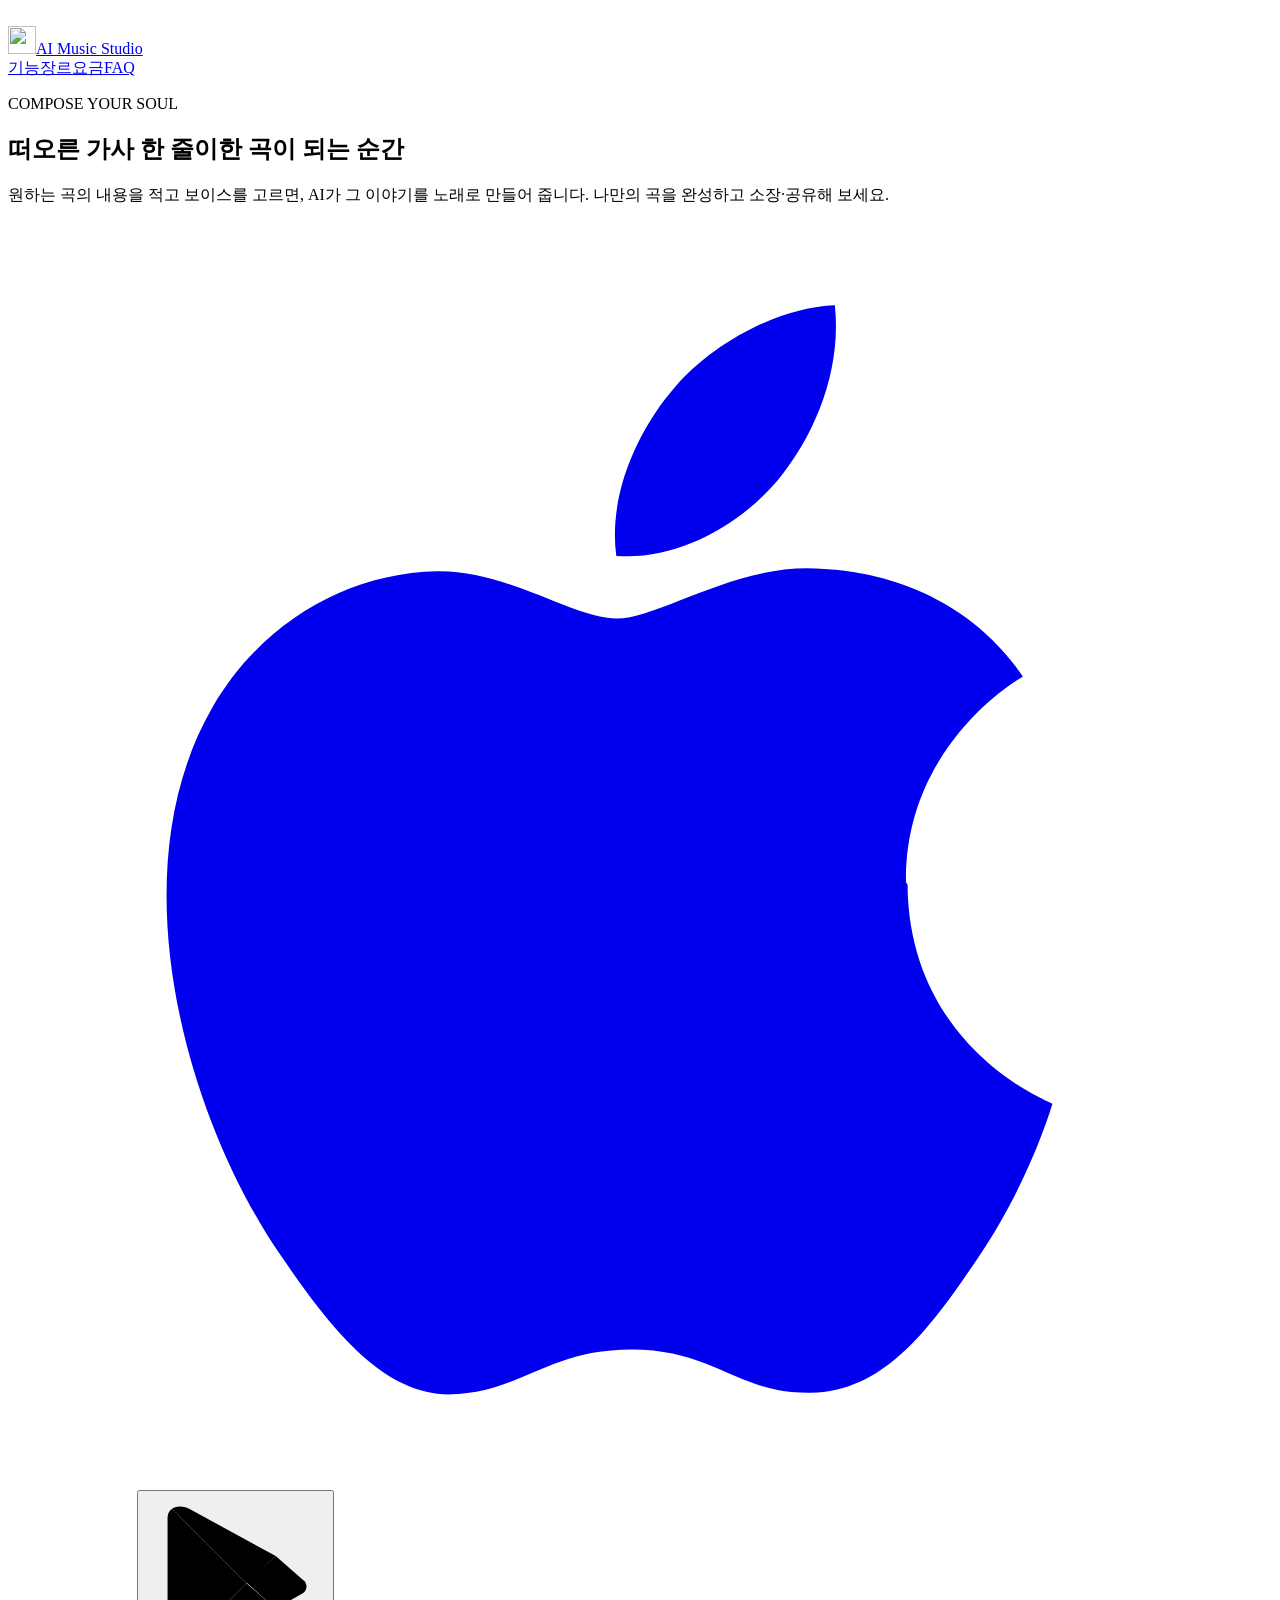
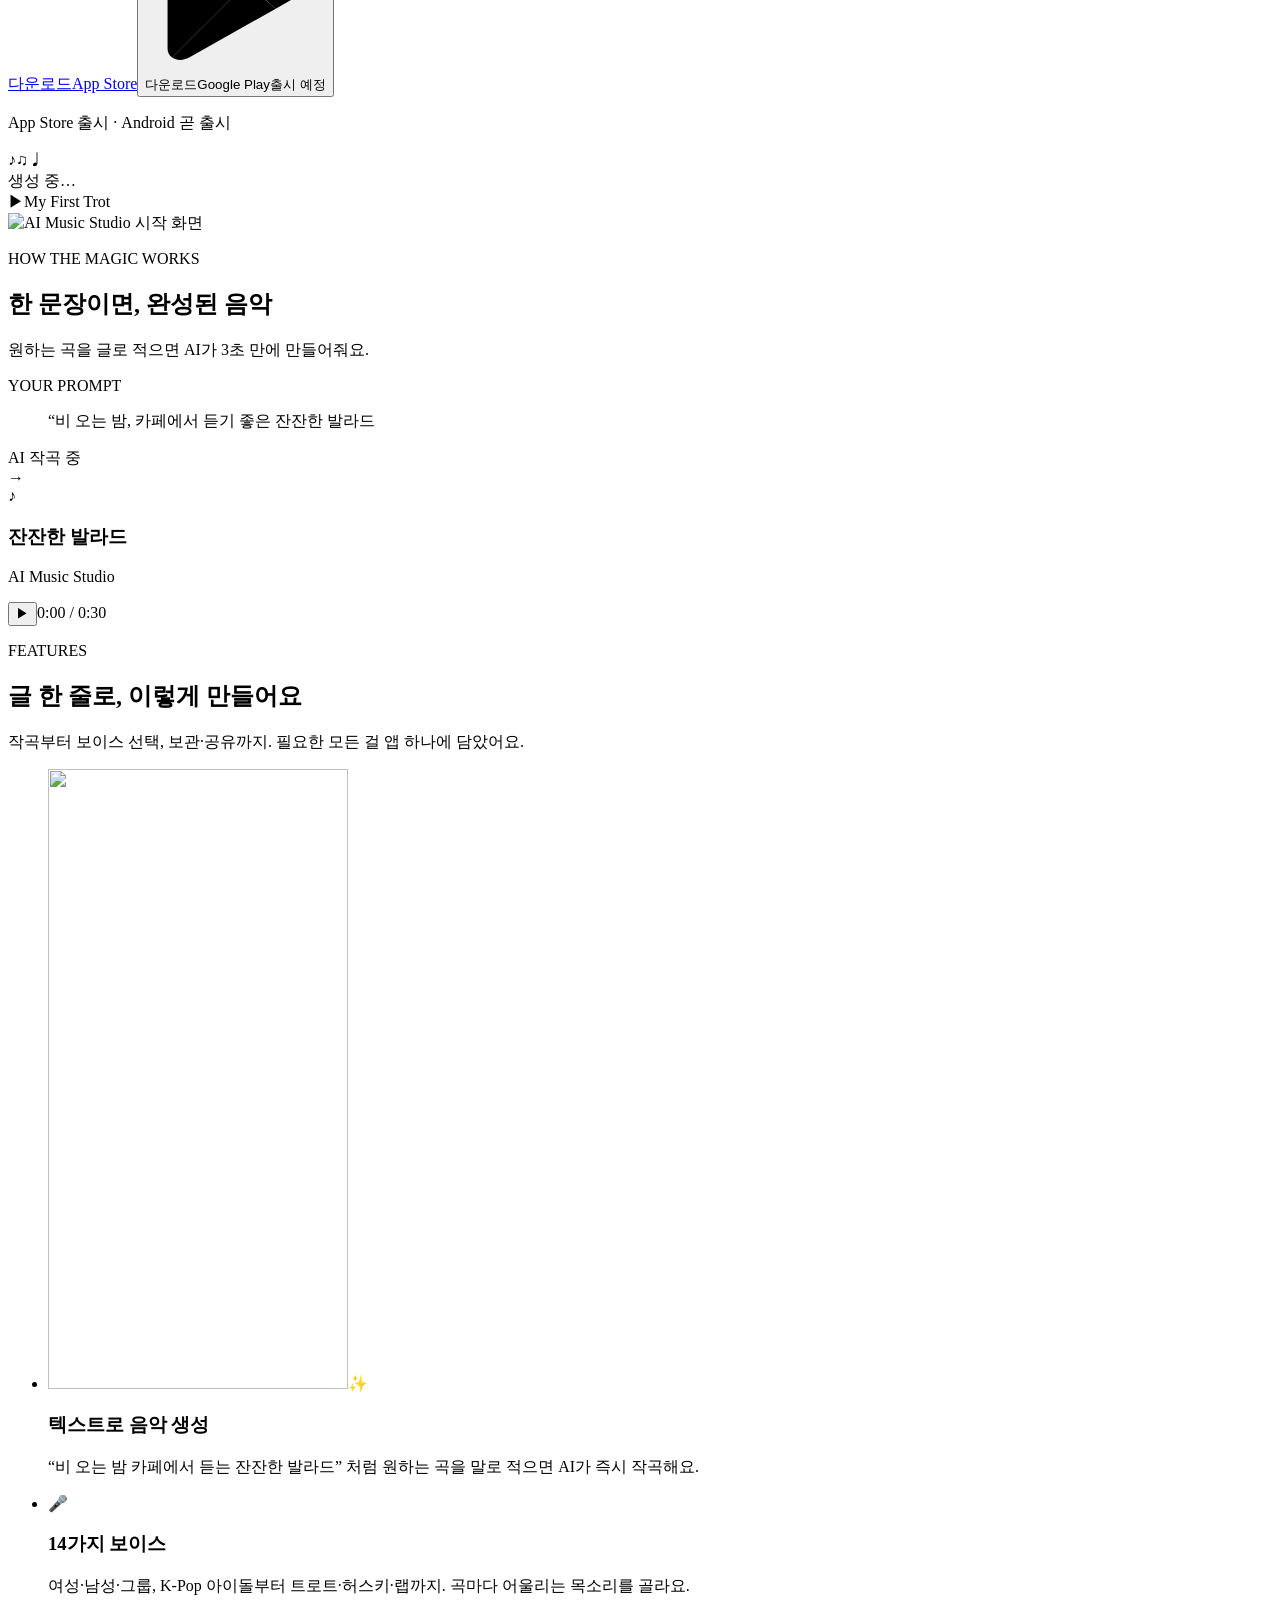
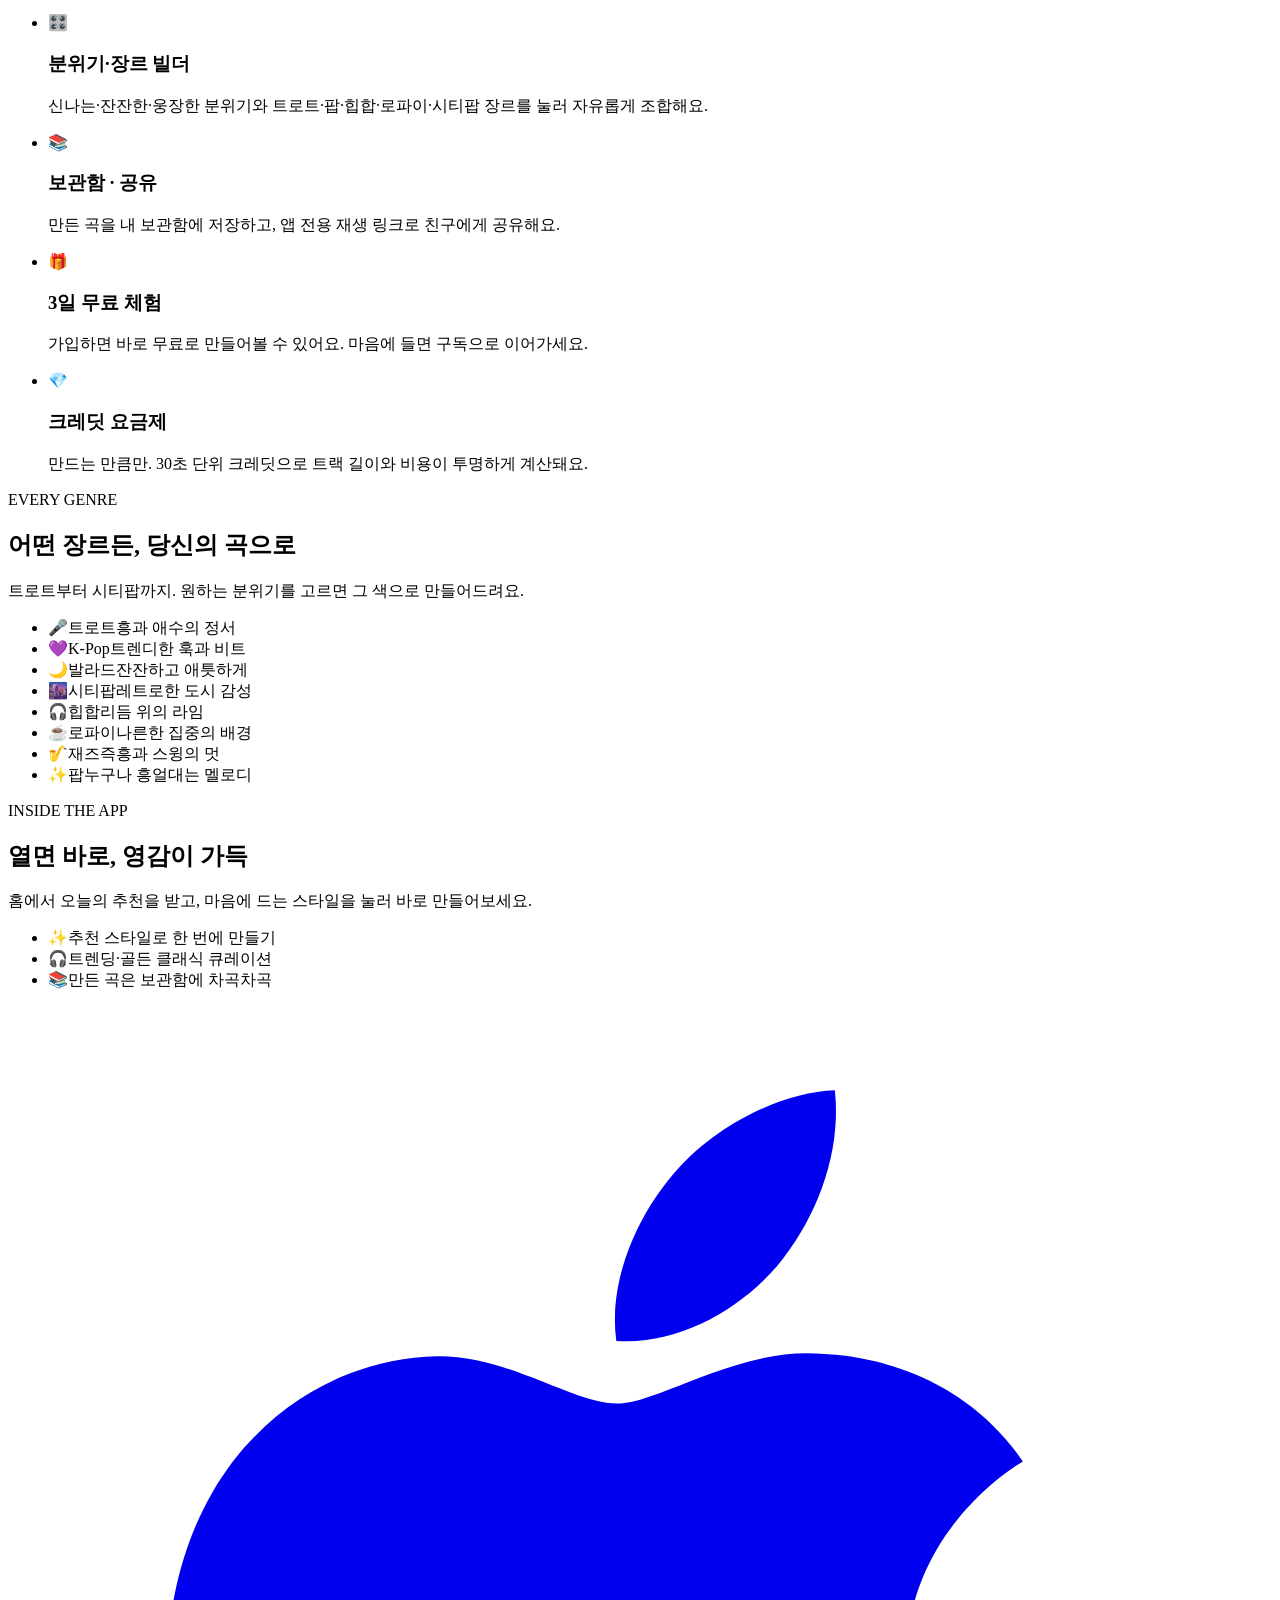
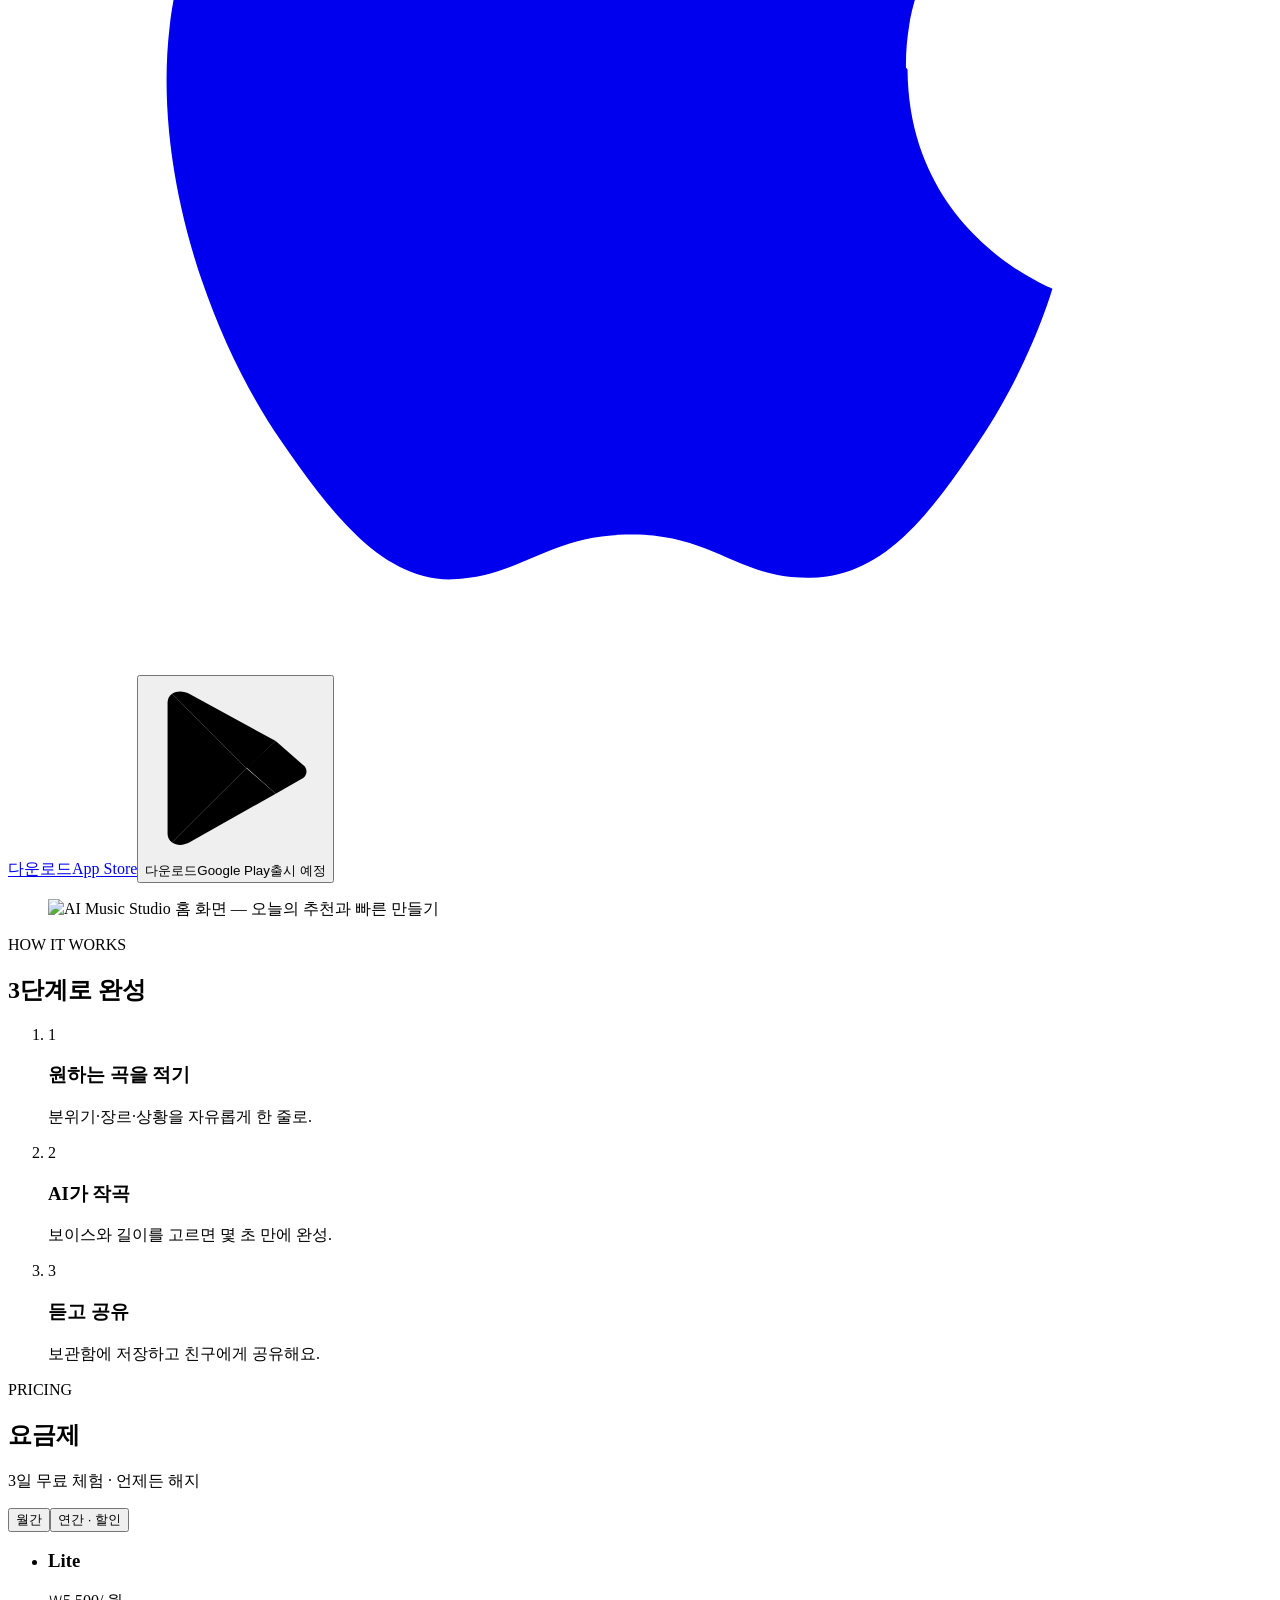
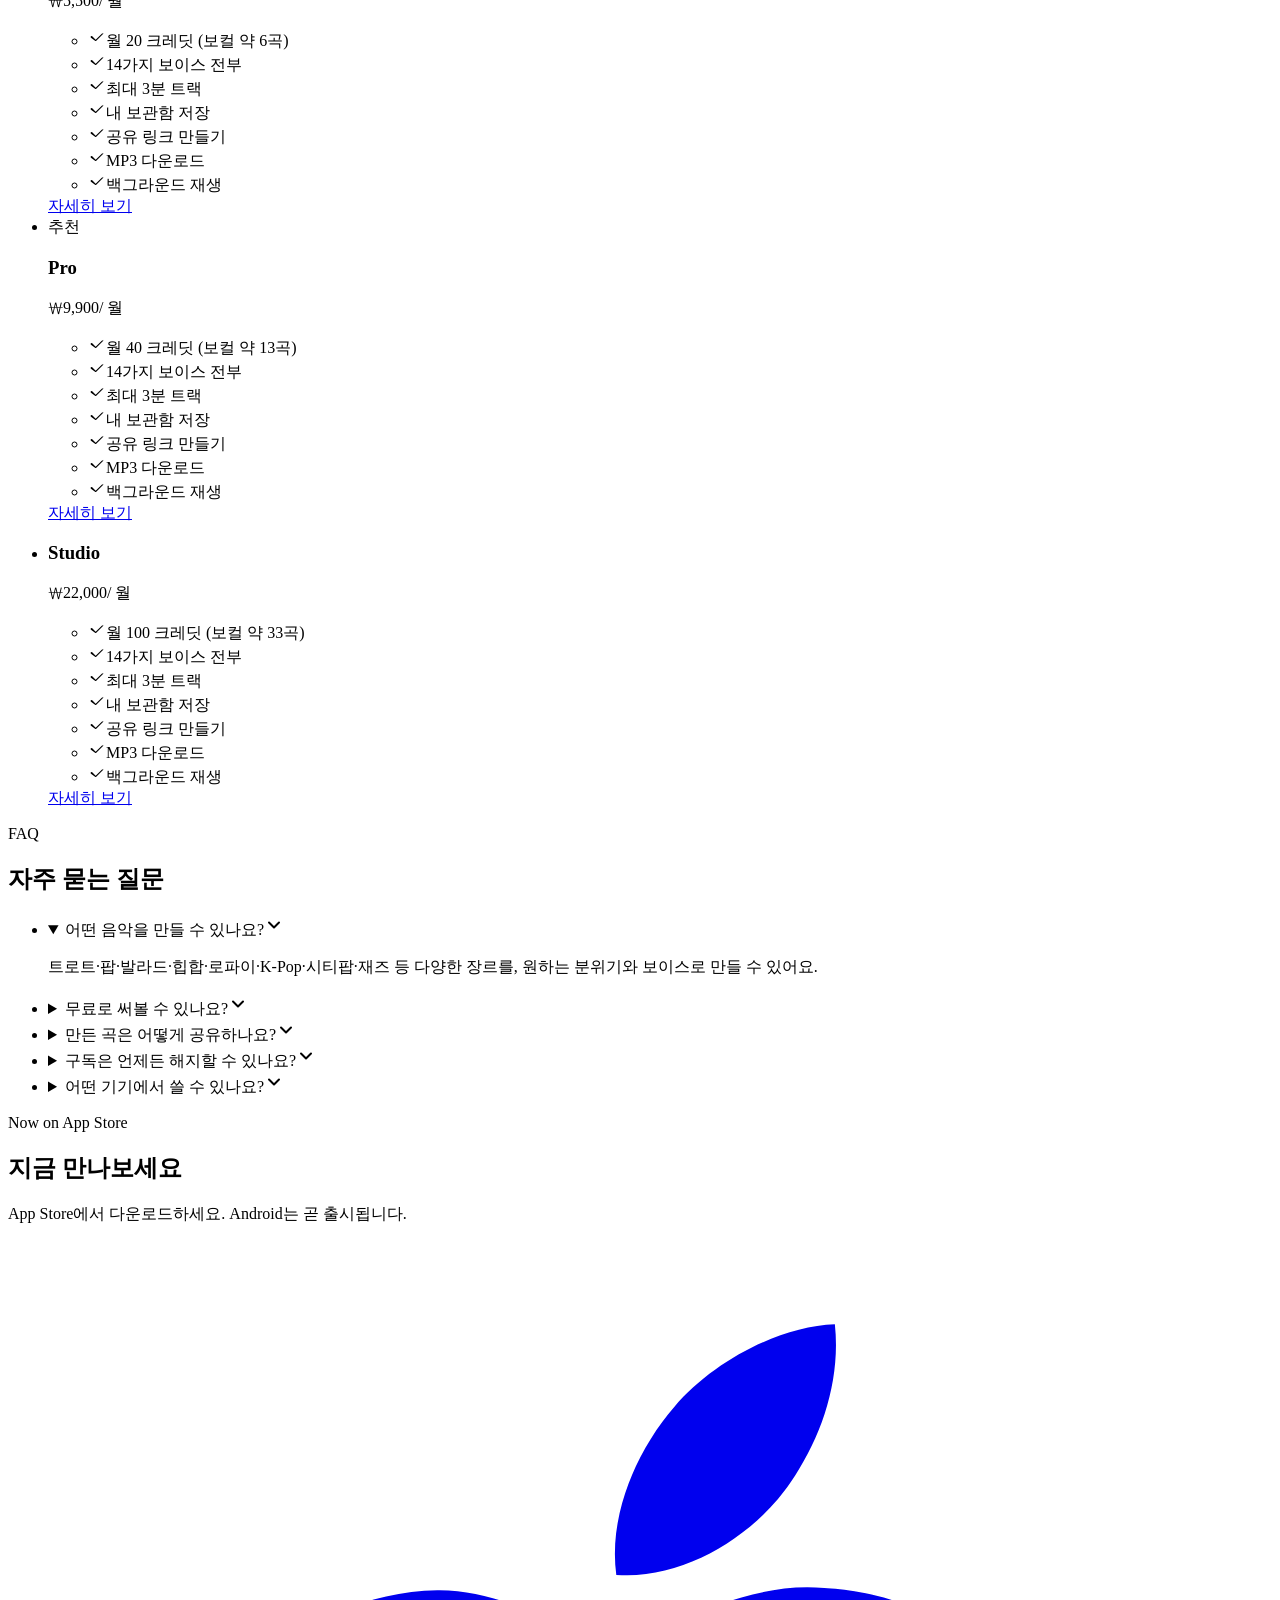
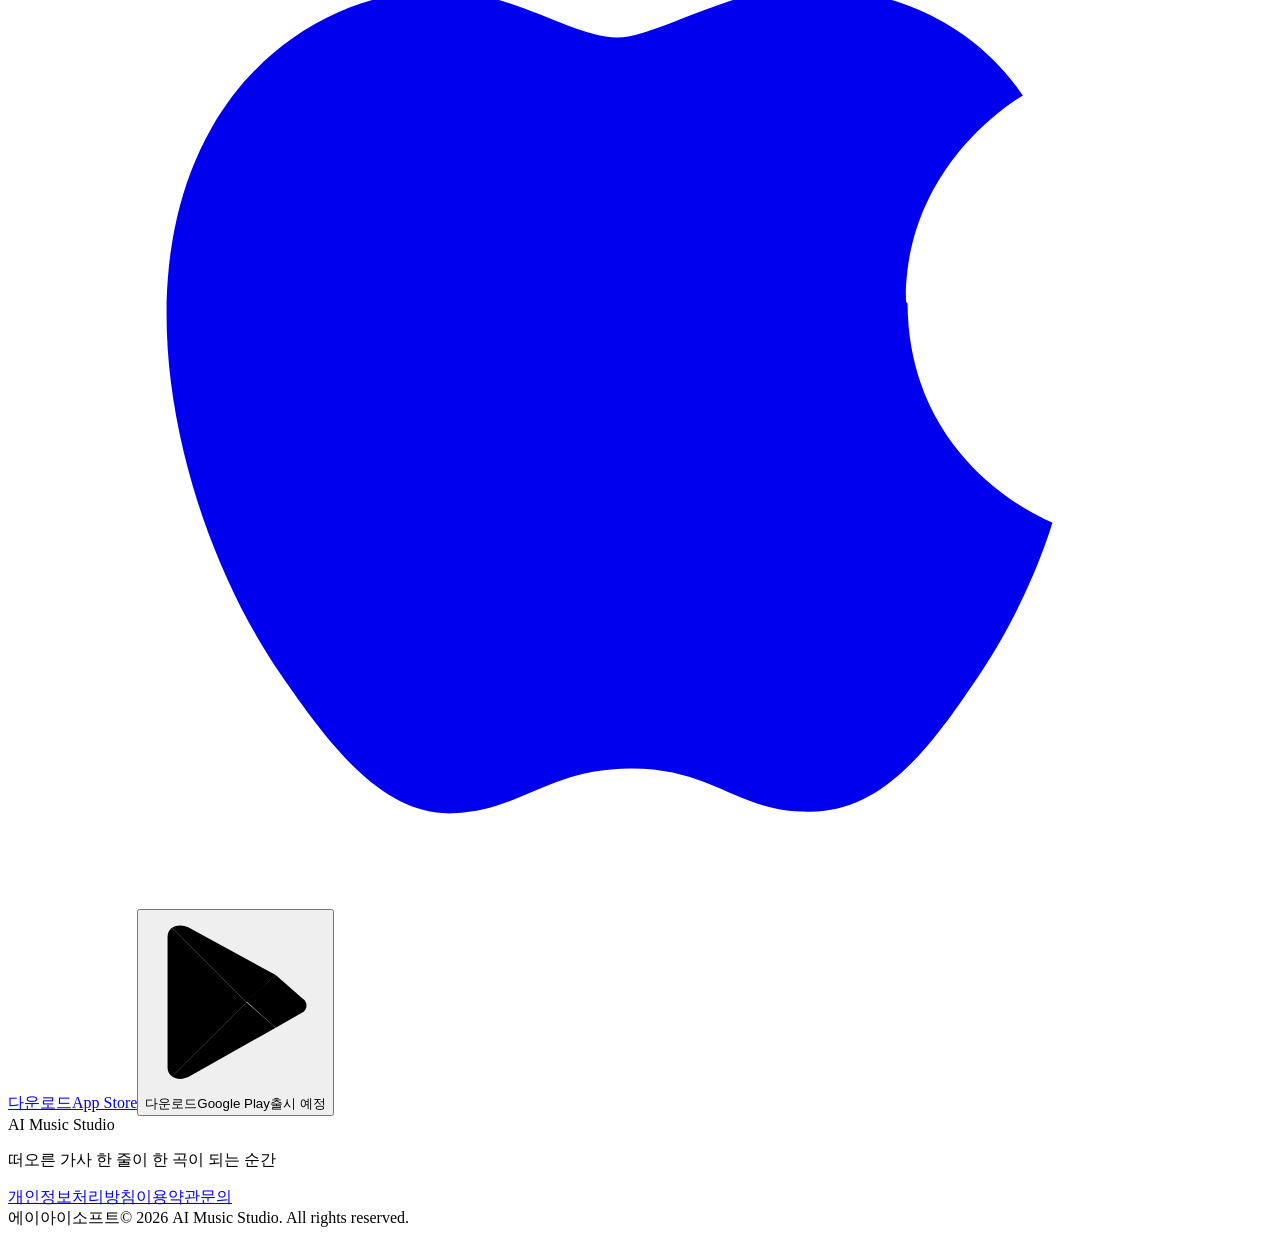
==== index.html @ af5d04e1 "deploy: AI Music Studio promo site" ====
<!doctype html>
<html lang="ko" class="no-js">
  <head>
    <meta charset="UTF-8" />
    <meta name="viewport" content="width=device-width, initial-scale=1.0, viewport-fit=cover" />
    <link rel="icon" type="image/png" href="/aimusicstudio-web/assets/icon.png" />
    <link rel="apple-touch-icon" href="/aimusicstudio-web/assets/icon.png" />
    <link rel="canonical" href="https://aimusicstudio.app/" />

    <title>AI Music Studio — 글 한 줄로 만드는 나만의 AI 음악</title>
    <meta
      name="description"
      content="AI Music Studio는 만들고 싶은 곡을 글로 적으면 AI가 즉시 작곡해주는 음악 생성 앱입니다. 14가지 보이스, 분위기·장르 조합, 3일 무료 체험. iOS·Android 출시 예정."
    />
    <meta name="robots" content="index, follow" />
    <meta
      name="keywords"
      content="AI 음악, AI 작곡, 음악 생성 앱, 텍스트 음악, AI 노래, 보이스 생성, 트로트 AI, K-Pop 생성, AI Music Studio"
    />
    <meta name="author" content="에이아이소프트" />

    <!-- Open Graph. Absolute URLs to the LIVE GitHub Pages host so messengers
         (KakaoTalk/LINE/etc.) can crawl the preview banner. Bump the ?v= on the
         image when the banner changes to bust aggressive OG caches. -->
    <meta property="og:type" content="website" />
    <meta property="og:site_name" content="AI Music Studio" />
    <meta property="og:url" content="https://longpapa82-cyber.github.io/aimusicstudio-web/" />
    <meta property="og:title" content="AI Music Studio — 떠오른 가사 한 줄이 한 곡이 되는 순간" />
    <meta
      property="og:description"
      content="원하는 곡의 내용을 적고 보이스를 고르면, AI가 그 이야기를 노래로 만들어 줍니다. 나만의 곡을 완성하고 소장·공유해 보세요."
    />
    <meta property="og:image" content="https://longpapa82-cyber.github.io/aimusicstudio-web/assets/og-banner.jpg?v=1" />
    <meta property="og:image:width" content="1200" />
    <meta property="og:image:height" content="630" />
    <meta property="og:image:type" content="image/jpeg" />
    <meta property="og:image:alt" content="AI Music Studio — 떠오른 가사 한 줄이 한 곡이 되는 순간" />
    <meta property="og:locale" content="ko_KR" />

    <!-- Twitter -->
    <meta name="twitter:card" content="summary_large_image" />
    <meta name="twitter:title" content="AI Music Studio — 떠오른 가사 한 줄이 한 곡이 되는 순간" />
    <meta
      name="twitter:description"
      content="원하는 곡의 내용을 적고 보이스를 고르면, AI가 그 이야기를 노래로 만들어 줍니다."
    />
    <meta name="twitter:image" content="https://longpapa82-cyber.github.io/aimusicstudio-web/assets/og-banner.jpg?v=1" />

    <!-- Fonts: Plus Jakarta Sans (headline) + Be Vietnam Pro (body) + Space Grotesk (label) -->
    <link rel="preconnect" href="https://fonts.googleapis.com" />
    <link rel="preconnect" href="https://fonts.gstatic.com" crossorigin />
    <link
      href="https://fonts.googleapis.com/css2?family=Plus+Jakarta+Sans:wght@600;700;800&family=Be+Vietnam+Pro:wght@400;500&family=Space+Grotesk:wght@500;600&display=swap"
      rel="stylesheet"
    />

    <!-- Structured data: MobileApplication (read by JS-less crawlers) -->
    <script type="application/ld+json">
      {
        "@context": "https://schema.org",
        "@graph": [
          {
            "@type": "WebSite",
            "@id": "https://aimusicstudio.app/#website",
            "url": "https://aimusicstudio.app/",
            "name": "AI Music Studio",
            "inLanguage": "ko"
          },
          {
            "@type": "Organization",
            "@id": "https://aimusicstudio.app/#org",
            "name": "에이아이소프트",
            "url": "https://aimusicstudio.app/"
          },
          {
            "@type": "MobileApplication",
            "@id": "https://aimusicstudio.app/#app",
            "name": "AI Music Studio",
            "operatingSystem": "iOS, Android",
            "applicationCategory": "MusicApplication",
            "description": "글로 적으면 AI가 나만의 음악을 만들어주는 음악 생성 앱.",
            "offers": {
              "@type": "Offer",
              "price": "0",
              "priceCurrency": "KRW",
              "description": "3일 무료 체험"
            }
          }
        ]
      }
    </script>
    <script type="module" crossorigin src="/aimusicstudio-web/assets/index-CtT2oXeS.js"></script>
    <link rel="stylesheet" crossorigin href="/aimusicstudio-web/assets/index-Ds54o9y-.css">
  </head>
  <body>
    <div id="root" data-prerendered="true"><div class="_ambient_1rxp5_1" aria-hidden="true"><div class="_wash_1rxp5_11"></div><div class="_rings_1rxp5_19"><span class="_ring_1rxp5_19" style="width:220px;height:220px;margin-left:-110px;margin-top:-110px;animation-delay:0s;animation-duration:6s"></span><span class="_ring_1rxp5_19" style="width:280px;height:280px;margin-left:-140px;margin-top:-140px;animation-delay:2s;animation-duration:6s"></span><span class="_ring_1rxp5_19" style="width:340px;height:340px;margin-left:-170px;margin-top:-170px;animation-delay:4s;animation-duration:6s"></span></div><div class="_particles_1rxp5_57"><span class="_particle_1rxp5_57 _particlePrimary_1rxp5_73" style="left:35.9%;top:47.4%;width:6.4px;height:6.4px;animation-delay:14.7s;animation-duration:11s;--drift:-15.9px"></span><span class="_particle_1rxp5_57 _particleSecondary_1rxp5_78" style="left:2.5%;top:72.6%;width:5.2px;height:5.2px;animation-delay:8.8s;animation-duration:15.1s;--drift:-15.4px"></span><span class="_particle_1rxp5_57 _particlePrimary_1rxp5_73" style="left:89.8%;top:63.8%;width:3.5px;height:3.5px;animation-delay:4s;animation-duration:12.6s;--drift:28px"></span><span class="_particle_1rxp5_57 _particleSecondary_1rxp5_78" style="left:19.2%;top:86.4%;width:7.8px;height:7.8px;animation-delay:12.1s;animation-duration:18.1s;--drift:31.9px"></span><span class="_particle_1rxp5_57 _particlePrimary_1rxp5_73" style="left:89%;top:77.1%;width:4.3px;height:4.3px;animation-delay:5.1s;animation-duration:19.8s;--drift:12.3px"></span><span class="_particle_1rxp5_57 _particleSecondary_1rxp5_78" style="left:85%;top:92.4%;width:5.5px;height:5.5px;animation-delay:2.4s;animation-duration:17.4s;--drift:-36.1px"></span><span class="_particle_1rxp5_57 _particlePrimary_1rxp5_73" style="left:35.4%;top:97.5%;width:7.9px;height:7.9px;animation-delay:13.1s;animation-duration:10.7s;--drift:-8.9px"></span><span class="_particle_1rxp5_57 _particleSecondary_1rxp5_78" style="left:26.6%;top:84.2%;width:3.2px;height:3.2px;animation-delay:15.2s;animation-duration:13.6s;--drift:-27.7px"></span><span class="_particle_1rxp5_57 _particlePrimary_1rxp5_73" style="left:60.6%;top:87.2%;width:6.1px;height:6.1px;animation-delay:2.9s;animation-duration:18.2s;--drift:0.9px"></span><span class="_particle_1rxp5_57 _particleSecondary_1rxp5_78" style="left:16.6%;top:73.4%;width:8px;height:8px;animation-delay:3.9s;animation-duration:11.4s;--drift:38.4px"></span><span class="_particle_1rxp5_57 _particlePrimary_1rxp5_73" style="left:84%;top:108.2%;width:4px;height:4px;animation-delay:7.3s;animation-duration:11.3s;--drift:7px"></span><span class="_particle_1rxp5_57 _particleSecondary_1rxp5_78" style="left:92.5%;top:51.1%;width:4.1px;height:4.1px;animation-delay:3.3s;animation-duration:19.2s;--drift:-0.7px"></span><span class="_particle_1rxp5_57 _particlePrimary_1rxp5_73" style="left:83.3%;top:45.2%;width:3.8px;height:3.8px;animation-delay:3.5s;animation-duration:14.1s;--drift:-31.2px"></span><span class="_particle_1rxp5_57 _particleSecondary_1rxp5_78" style="left:33.7%;top:68.1%;width:5.4px;height:5.4px;animation-delay:5.6s;animation-duration:16.1s;--drift:-39.8px"></span><span class="_particle_1rxp5_57 _particlePrimary_1rxp5_73" style="left:9.7%;top:85.4%;width:6.9px;height:6.9px;animation-delay:14.1s;animation-duration:14.8s;--drift:-19.9px"></span><span class="_particle_1rxp5_57 _particleSecondary_1rxp5_78" style="left:36.8%;top:87.1%;width:6px;height:6px;animation-delay:14.6s;animation-duration:17.1s;--drift:23.3px"></span><span class="_particle_1rxp5_57 _particlePrimary_1rxp5_73" style="left:22.5%;top:67.9%;width:4.2px;height:4.2px;animation-delay:13.2s;animation-duration:17.9s;--drift:-13.1px"></span><span class="_particle_1rxp5_57 _particleSecondary_1rxp5_78" style="left:28.5%;top:91.2%;width:5.7px;height:5.7px;animation-delay:13.3s;animation-duration:15s;--drift:-1.7px"></span><span class="_particle_1rxp5_57 _particlePrimary_1rxp5_73" style="left:10.1%;top:80.6%;width:3.3px;height:3.3px;animation-delay:6s;animation-duration:10.2s;--drift:-37.2px"></span><span class="_particle_1rxp5_57 _particleSecondary_1rxp5_78" style="left:48%;top:104.1%;width:5.6px;height:5.6px;animation-delay:14.6s;animation-duration:11.8s;--drift:5.3px"></span><span class="_particle_1rxp5_57 _particlePrimary_1rxp5_73" style="left:69.6%;top:59.3%;width:6px;height:6px;animation-delay:2s;animation-duration:16.3s;--drift:-16.3px"></span><span class="_particle_1rxp5_57 _particleSecondary_1rxp5_78" style="left:10.9%;top:69.3%;width:5.2px;height:5.2px;animation-delay:11.4s;animation-duration:10.7s;--drift:-8.8px"></span><span class="_particle_1rxp5_57 _particlePrimary_1rxp5_73" style="left:77.3%;top:40.3%;width:6.1px;height:6.1px;animation-delay:15s;animation-duration:11.2s;--drift:22.6px"></span><span class="_particle_1rxp5_57 _particleSecondary_1rxp5_78" style="left:22.4%;top:95%;width:7.1px;height:7.1px;animation-delay:2.3s;animation-duration:19.9s;--drift:-16.5px"></span></div></div><header class="_header_zs460_1"><nav class="_nav_zs460_11" aria-label="주요 메뉴"><a class="_brand_zs460_24" href="#main" aria-label="AI Music Studio 홈"><img class="_logo_zs460_32" src="/aimusicstudio-web/assets/icon.png" alt="" aria-hidden="true" width="28" height="28"/><span class="gradient-text _wordmark_zs460_40">AI Music Studio</span></a><div class="_links_zs460_49"><a class="_link_zs460_49" href="#features">기능</a><a class="_link_zs460_49" href="#genres">장르</a><a class="_link_zs460_49" href="#pricing">요금</a><a class="_link_zs460_49" href="#faq">FAQ</a></div></nav></header><main id="main"><section class="section tint-deep _hero_sk8kq_1" aria-labelledby="hero-heading"><div class="container _grid_sk8kq_35"><div class="_copy_sk8kq_55"><div class="reveal"><p class="eyebrow">COMPOSE YOUR SOUL</p></div><div class="reveal"><h1 id="hero-heading" class="_title_sk8kq_76"><span class="_titleLead_sk8kq_97">떠오른 가사 한 줄이</span><span class="gradient-text _titleAccent_sk8kq_108">한 곡이 되는 순간</span></h1></div><div class="reveal"><p class="_subtitle_sk8kq_117">원하는 곡의 내용을 적고 보이스를 고르면, AI가 그 이야기를 노래로 만들어 줍니다. 나만의 곡을 완성하고 소장·공유해 보세요.</p></div><div class="reveal"><div class="_badges_sk8kq_134"><a href="https://apps.apple.com/app/id6789540285" target="_blank" rel="noopener noreferrer" class="_badge_xbqgw_1 _live_xbqgw_70" aria-label="App Store에서 다운로드"><span class="_iconWrap_xbqgw_21" aria-hidden="true"><svg class="_icon_xbqgw_21" viewBox="0 0 24 24" fill="currentColor" aria-hidden="true" focusable="false"><path d="M17.05 12.54c-.03-2.6 2.12-3.85 2.22-3.91-1.21-1.77-3.1-2.01-3.77-2.04-1.6-.16-3.13.94-3.94.94-.82 0-2.07-.92-3.41-.9-1.75.03-3.37 1.02-4.27 2.59-1.83 3.17-.47 7.85 1.31 10.42.87 1.26 1.9 2.67 3.26 2.62 1.31-.05 1.8-.85 3.39-.85 1.57 0 2.03.85 3.41.82 1.41-.02 2.3-1.28 3.16-2.55.99-1.46 1.4-2.87 1.42-2.94-.03-.02-2.73-1.05-2.75-4.16zM14.62 4.9c.72-.88 1.21-2.1 1.08-3.32-1.04.04-2.3.69-3.05 1.57-.67.77-1.26 2.01-1.1 3.19 1.16.09 2.35-.59 3.07-1.44z"></path></svg></span><span class="_text_xbqgw_35"><span class="_small_xbqgw_43">다운로드</span><span class="_big_xbqgw_50">App Store</span></span></a><button type="button" class="_badge_xbqgw_1 _disabled_xbqgw_85" aria-disabled="true" aria-label="Google Play 출시 예정" tabindex="-1"><span class="_iconWrap_xbqgw_21" aria-hidden="true"><svg class="_icon_xbqgw_21" viewBox="0 0 24 24" aria-hidden="true" focusable="false"><path d="M3.6 2.1c-.37.25-.6.68-.6 1.2v17.4c0 .52.23.95.6 1.2l9.9-9.9L3.6 2.1z" fill="var(--primary)"></path><path d="M17.4 8.4l-3.9 3.5 3.9 3.5 3.6-2.05c.66-.38.66-1.42 0-1.8L17.4 8.4z" fill="var(--secondary)"></path><path d="M3.6 2.1L13.5 12l3.9-3.6L6 2.16C5.2 1.7 4.28 1.64 3.6 2.1z" fill="var(--primary-container)"></path><path d="M3.6 21.9c.68.46 1.6.4 2.4-.06l11.4-6.44L13.5 12 3.6 21.9z" fill="var(--on-primary)"></path></svg></span><span class="_text_xbqgw_35"><span class="_small_xbqgw_43">다운로드</span><span class="_big_xbqgw_50">Google Play</span></span><span class="_chip_xbqgw_57">출시 예정</span></button></div></div><div class="reveal"><p class="_notify_sk8kq_147">App Store 출시 · Android 곧 출시</p></div></div><div class="reveal _phoneReveal_sk8kq_170"><div class="_phoneWrap_sk8kq_186"><div class="_phoneGlow_sk8kq_847" aria-hidden="true"></div><div class="_aurora_sk8kq_862" aria-hidden="true"></div><div class="_orbitRing_sk8kq_887" aria-hidden="true"></div><span class="_note_sk8kq_923 _note1_sk8kq_932" aria-hidden="true">♪</span><span class="_note_sk8kq_923 _note2_sk8kq_938" aria-hidden="true">♫</span><span class="_note_sk8kq_923 _note3_sk8kq_945" aria-hidden="true">♩</span><div class="_chip_sk8kq_770 _chipTop_sk8kq_989" aria-hidden="true"><span class="_chipDot_sk8kq_1017"></span><div class="_chipBars_sk8kq_1036"><i></i><i></i><i></i><i></i></div><span class="_chipText_sk8kq_982">생성 중…</span></div><div class="_chip_sk8kq_770 _chipBottom_sk8kq_994" aria-hidden="true"><span class="_chipPlay_sk8kq_1056">▶</span><span class="_chipText_sk8kq_982">My First Trot</span></div><div class="_phoneTilt_sk8kq_219"><div class="_phoneFloat_sk8kq_191"><div class="_phone_sk8kq_170"><div class="_screen_sk8kq_198"><img class="_shot_sk8kq_342" src="/aimusicstudio-web/assets/welcome-Dmj3wSxJ.webp" alt="AI Music Studio 시작 화면" loading="eager"/><div class="_logoPulse_sk8kq_506" aria-hidden="true"><span class="_logoGlow_sk8kq_515"></span><span class="_logoRing_sk8kq_530"></span><span class="_logoRing_sk8kq_530"></span><span class="_logoRing_sk8kq_530"></span></div><div class="_liveEq_sk8kq_379" aria-hidden="true"><span style="animation-delay:0s"></span><span style="animation-delay:0.1s"></span><span style="animation-delay:0.2s"></span><span style="animation-delay:0.30000000000000004s"></span><span style="animation-delay:0.4s"></span><span style="animation-delay:0.5s"></span><span style="animation-delay:0s"></span><span style="animation-delay:0.1s"></span><span style="animation-delay:0.2s"></span><span style="animation-delay:0.30000000000000004s"></span><span style="animation-delay:0.4s"></span><span style="animation-delay:0.5s"></span><span style="animation-delay:0s"></span><span style="animation-delay:0.1s"></span><span style="animation-delay:0.2s"></span><span style="animation-delay:0.30000000000000004s"></span><span style="animation-delay:0.4s"></span><span style="animation-delay:0.5s"></span><span style="animation-delay:0s"></span><span style="animation-delay:0.1s"></span><span style="animation-delay:0.2s"></span><span style="animation-delay:0.30000000000000004s"></span></div><div class="_screenScan_sk8kq_429" aria-hidden="true"></div><div class="_screenSheen_sk8kq_357" aria-hidden="true"></div></div><div class="_soundWaves_sk8kq_582" aria-hidden="true"><span></span><span></span><span></span></div><div class="_phoneReflection_sk8kq_472" aria-hidden="true"></div></div></div></div></div></div></div></section><section class="section tint-purple _demo_1ik2u_5" aria-labelledby="demo-heading"><div class="container"><div class="reveal"><header class="_head_1ik2u_9"><p class="eyebrow">HOW THE MAGIC WORKS</p><h2 id="demo-heading" class="_title_1ik2u_16">한 문장이면, <span class="gradient-text">완성된 음악</span></h2><p class="_lede_1ik2u_22">원하는 곡을 글로 적으면 AI가 3초 만에 만들어줘요.</p></header></div><div class="_flow_1ik2u_30"><div class="reveal _reveal_1ik2u_37"><article class="glass-card _card_1ik2u_41 _promptCard_1ik2u_47"><p class="eyebrow">YOUR PROMPT</p><blockquote class="_quote_1ik2u_53"><span class="_quoteMark_1ik2u_65" aria-hidden="true">“</span>비 오는 밤, 카페에서 듣기 좋은 잔잔한 발라드<span class="_cursor_1ik2u_73" aria-hidden="true"></span></blockquote><div class="_status_1ik2u_97" role="status" aria-label="AI가 작곡 중입니다"><span class="_statusText_1ik2u_113">AI 작곡 중</span><span class="_dots_1ik2u_117" aria-hidden="true"><span class="_dot_1ik2u_117"></span><span class="_dot_1ik2u_117"></span><span class="_dot_1ik2u_117"></span></span></div></article></div><div class="_connector_1ik2u_152" aria-hidden="true"><span class="_arrow_1ik2u_158">→</span></div><div class="reveal _reveal_1ik2u_37"><article class="glass-card _card_1ik2u_41 _playerCard_1ik2u_183" aria-label="AI가 생성한 트랙 미리보기"><div class="_player_1ik2u_183"><div class="_art_1ik2u_195" aria-hidden="true"><span class="_artGlow_1ik2u_208"></span><span class="_note_1ik2u_219">♪</span></div><div class="_meta_1ik2u_227"><h3 class="_trackTitle_1ik2u_231">잔잔한 발라드</h3><p class="_artist_1ik2u_237">AI Music Studio</p></div></div><div class="_waveform_1ik2u_247 scroll-reveal" aria-hidden="true"><span class="_waveBar_1ik2u_256" style="--h:0.28;--i:0"></span><span class="_waveBar_1ik2u_256" style="--h:0.46;--i:1"></span><span class="_waveBar_1ik2u_256" style="--h:0.62;--i:2"></span><span class="_waveBar_1ik2u_256" style="--h:0.4;--i:3"></span><span class="_waveBar_1ik2u_256" style="--h:0.74;--i:4"></span><span class="_waveBar_1ik2u_256" style="--h:0.9;--i:5"></span><span class="_waveBar_1ik2u_256" style="--h:0.55;--i:6"></span><span class="_waveBar_1ik2u_256" style="--h:0.38;--i:7"></span><span class="_waveBar_1ik2u_256" style="--h:0.66;--i:8"></span><span class="_waveBar_1ik2u_256" style="--h:0.82;--i:9"></span><span class="_waveBar_1ik2u_256" style="--h:1;--i:10"></span><span class="_waveBar_1ik2u_256" style="--h:0.7;--i:11"></span><span class="_waveBar_1ik2u_256" style="--h:0.5;--i:12"></span><span class="_waveBar_1ik2u_256" style="--h:0.34;--i:13"></span><span class="_waveBar_1ik2u_256" style="--h:0.58;--i:14"></span><span class="_waveBar_1ik2u_256" style="--h:0.78;--i:15"></span><span class="_waveBar_1ik2u_256" style="--h:0.92;--i:16"></span><span class="_waveBar_1ik2u_256" style="--h:0.64;--i:17"></span><span class="_waveBar_1ik2u_256" style="--h:0.44;--i:18"></span><span class="_waveBar_1ik2u_256" style="--h:0.72;--i:19"></span><span class="_waveBar_1ik2u_256" style="--h:0.86;--i:20"></span><span class="_waveBar_1ik2u_256" style="--h:0.6;--i:21"></span><span class="_waveBar_1ik2u_256" style="--h:0.42;--i:22"></span><span class="_waveBar_1ik2u_256" style="--h:0.54;--i:23"></span><span class="_waveBar_1ik2u_256" style="--h:0.76;--i:24"></span><span class="_waveBar_1ik2u_256" style="--h:0.48;--i:25"></span><span class="_waveBar_1ik2u_256" style="--h:0.36;--i:26"></span><span class="_waveBar_1ik2u_256" style="--h:0.3;--i:27"></span></div><div class="_controls_1ik2u_303"><button type="button" class="_play_1ik2u_183" aria-label="미리듣기 재생"><span class="_playIcon_1ik2u_338" aria-hidden="true">▶</span></button><span class="_time_1ik2u_354" aria-hidden="true">0:00 / 0:30</span></div></article></div></div></div></section><section id="features" class="section tint-gold" aria-labelledby="features-heading"><div class="container"><header class="_head_4zer9_1 scroll-reveal"><p class="eyebrow">FEATURES</p><h2 id="features-heading" class="_title_4zer9_6">글 한 줄로, <span class="gradient-text">이렇게 만들어요</span></h2><p class="_lede_4zer9_15">작곡부터 보이스 선택, 보관·공유까지. 필요한 모든 걸 앱 하나에 담았어요.</p></header><ul class="_grid_4zer9_25 scroll-cascade"><li class="glass-card _card_4zer9_112 _hero_4zer9_122"><span class="_accent_4zer9_198" aria-hidden="true"></span><span class="_heroShot_4zer9_254" aria-hidden="true"><img src="/aimusicstudio-web/assets/studio-BNouK3Rz.webp" alt="" loading="lazy" width="300" height="620"/></span><span class="_chip_4zer9_133" aria-hidden="true">✨</span><h3 class="_cardTitle_4zer9_164">텍스트로 음악 생성</h3><p class="_cardBody_4zer9_180">“비 오는 밤 카페에서 듣는 잔잔한 발라드” 처럼 원하는 곡을 말로 적으면 AI가 즉시 작곡해요.</p></li><li class="glass-card _card_4zer9_112 "><span class="_chip_4zer9_133" aria-hidden="true">🎤</span><h3 class="_cardTitle_4zer9_164">14가지 보이스</h3><p class="_cardBody_4zer9_180">여성·남성·그룹, K-Pop 아이돌부터 트로트·허스키·랩까지. 곡마다 어울리는 목소리를 골라요.</p></li><li class="glass-card _card_4zer9_112 "><span class="_chip_4zer9_133" aria-hidden="true">🎛️</span><h3 class="_cardTitle_4zer9_164">분위기·장르 빌더</h3><p class="_cardBody_4zer9_180">신나는·잔잔한·웅장한 분위기와 트로트·팝·힙합·로파이·시티팝 장르를 눌러 자유롭게 조합해요.</p></li><li class="glass-card _card_4zer9_112 "><span class="_chip_4zer9_133" aria-hidden="true">📚</span><h3 class="_cardTitle_4zer9_164">보관함 · 공유</h3><p class="_cardBody_4zer9_180">만든 곡을 내 보관함에 저장하고, 앱 전용 재생 링크로 친구에게 공유해요.</p></li><li class="glass-card _card_4zer9_112 "><span class="_chip_4zer9_133" aria-hidden="true">🎁</span><h3 class="_cardTitle_4zer9_164">3일 무료 체험</h3><p class="_cardBody_4zer9_180">가입하면 바로 무료로 만들어볼 수 있어요. 마음에 들면 구독으로 이어가세요.</p></li><li class="glass-card _card_4zer9_112 "><span class="_chip_4zer9_133" aria-hidden="true">💎</span><h3 class="_cardTitle_4zer9_164">크레딧 요금제</h3><p class="_cardBody_4zer9_180">만드는 만큼만. 30초 단위 크레딧으로 트랙 길이와 비용이 투명하게 계산돼요.</p></li></ul></div></section><section id="genres" class="section tint-purple" aria-labelledby="genres-heading"><div class="container"><div class="reveal"><header class="_head_l1zuj_1"><p class="eyebrow">EVERY GENRE</p><h2 id="genres-heading" class="_title_l1zuj_5">어떤 장르든, <span class="gradient-text">당신의 곡으로</span></h2><p class="_lede_l1zuj_14">트로트부터 시티팝까지. 원하는 분위기를 고르면 그 색으로 만들어드려요.</p></header></div><ul class="_grid_l1zuj_21 scroll-cascade" role="list"><li class="glass-card _tile_l1zuj_35 _gold_l1zuj_49"><span class="_emoji_l1zuj_74" aria-hidden="true">🎤</span><span class="_name_l1zuj_79">트로트</span><span class="_mood_l1zuj_85">흥과 애수의 정서</span></li><li class="glass-card _tile_l1zuj_35 _purple_l1zuj_46"><span class="_emoji_l1zuj_74" aria-hidden="true">💜</span><span class="_name_l1zuj_79">K-Pop</span><span class="_mood_l1zuj_85">트렌디한 훅과 비트</span></li><li class="glass-card _tile_l1zuj_35 _purple_l1zuj_46"><span class="_emoji_l1zuj_74" aria-hidden="true">🌙</span><span class="_name_l1zuj_79">발라드</span><span class="_mood_l1zuj_85">잔잔하고 애틋하게</span></li><li class="glass-card _tile_l1zuj_35 _mixed_l1zuj_52"><span class="_emoji_l1zuj_74" aria-hidden="true">🌆</span><span class="_name_l1zuj_79">시티팝</span><span class="_mood_l1zuj_85">레트로한 도시 감성</span></li><li class="glass-card _tile_l1zuj_35 _purple_l1zuj_46"><span class="_emoji_l1zuj_74" aria-hidden="true">🎧</span><span class="_name_l1zuj_79">힙합</span><span class="_mood_l1zuj_85">리듬 위의 라임</span></li><li class="glass-card _tile_l1zuj_35 _gold_l1zuj_49"><span class="_emoji_l1zuj_74" aria-hidden="true">☕</span><span class="_name_l1zuj_79">로파이</span><span class="_mood_l1zuj_85">나른한 집중의 배경</span></li><li class="glass-card _tile_l1zuj_35 _gold_l1zuj_49"><span class="_emoji_l1zuj_74" aria-hidden="true">🎷</span><span class="_name_l1zuj_79">재즈</span><span class="_mood_l1zuj_85">즉흥과 스윙의 멋</span></li><li class="glass-card _tile_l1zuj_35 _mixed_l1zuj_52"><span class="_emoji_l1zuj_74" aria-hidden="true">✨</span><span class="_name_l1zuj_79">팝</span><span class="_mood_l1zuj_85">누구나 흥얼대는 멜로디</span></li></ul></div></section><section id="showcase" class="section tint-deep" aria-labelledby="showcase-heading"><div class="container _grid_1b9cb_1"><div class="reveal _copy_1b9cb_14"><p class="eyebrow">INSIDE THE APP</p><h2 id="showcase-heading" class="_title_1b9cb_26">열면 바로, <span class="gradient-text">영감이 가득</span></h2><p class="_lede_1b9cb_35">홈에서 오늘의 추천을 받고, 마음에 드는 스타일을 눌러 바로 만들어보세요.</p><ul class="_list_1b9cb_48"><li class="_item_1b9cb_62"><span class="_itemIcon_1b9cb_70" aria-hidden="true">✨</span>추천 스타일로 한 번에 만들기</li><li class="_item_1b9cb_62"><span class="_itemIcon_1b9cb_70" aria-hidden="true">🎧</span>트렌딩·골든 클래식 큐레이션</li><li class="_item_1b9cb_62"><span class="_itemIcon_1b9cb_70" aria-hidden="true">📚</span>만든 곡은 보관함에 차곡차곡</li></ul><div class="_badges_1b9cb_82"><a href="https://apps.apple.com/app/id6789540285" target="_blank" rel="noopener noreferrer" class="_badge_xbqgw_1 _live_xbqgw_70" aria-label="App Store에서 다운로드"><span class="_iconWrap_xbqgw_21" aria-hidden="true"><svg class="_icon_xbqgw_21" viewBox="0 0 24 24" fill="currentColor" aria-hidden="true" focusable="false"><path d="M17.05 12.54c-.03-2.6 2.12-3.85 2.22-3.91-1.21-1.77-3.1-2.01-3.77-2.04-1.6-.16-3.13.94-3.94.94-.82 0-2.07-.92-3.41-.9-1.75.03-3.37 1.02-4.27 2.59-1.83 3.17-.47 7.85 1.31 10.42.87 1.26 1.9 2.67 3.26 2.62 1.31-.05 1.8-.85 3.39-.85 1.57 0 2.03.85 3.41.82 1.41-.02 2.3-1.28 3.16-2.55.99-1.46 1.4-2.87 1.42-2.94-.03-.02-2.73-1.05-2.75-4.16zM14.62 4.9c.72-.88 1.21-2.1 1.08-3.32-1.04.04-2.3.69-3.05 1.57-.67.77-1.26 2.01-1.1 3.19 1.16.09 2.35-.59 3.07-1.44z"></path></svg></span><span class="_text_xbqgw_35"><span class="_small_xbqgw_43">다운로드</span><span class="_big_xbqgw_50">App Store</span></span></a><button type="button" class="_badge_xbqgw_1 _disabled_xbqgw_85" aria-disabled="true" aria-label="Google Play 출시 예정" tabindex="-1"><span class="_iconWrap_xbqgw_21" aria-hidden="true"><svg class="_icon_xbqgw_21" viewBox="0 0 24 24" aria-hidden="true" focusable="false"><path d="M3.6 2.1c-.37.25-.6.68-.6 1.2v17.4c0 .52.23.95.6 1.2l9.9-9.9L3.6 2.1z" fill="var(--primary)"></path><path d="M17.4 8.4l-3.9 3.5 3.9 3.5 3.6-2.05c.66-.38.66-1.42 0-1.8L17.4 8.4z" fill="var(--secondary)"></path><path d="M3.6 2.1L13.5 12l3.9-3.6L6 2.16C5.2 1.7 4.28 1.64 3.6 2.1z" fill="var(--primary-container)"></path><path d="M3.6 21.9c.68.46 1.6.4 2.4-.06l11.4-6.44L13.5 12 3.6 21.9z" fill="var(--on-primary)"></path></svg></span><span class="_text_xbqgw_35"><span class="_small_xbqgw_43">다운로드</span><span class="_big_xbqgw_50">Google Play</span></span><span class="_chip_xbqgw_57">출시 예정</span></button></div></div><div class="reveal _deviceReveal_1b9cb_96"><figure class="_device_1b9cb_96"><img class="_shot_1b9cb_126" src="/aimusicstudio-web/assets/home-DLU2WTUq.webp" alt="AI Music Studio 홈 화면 — 오늘의 추천과 빠른 만들기" loading="lazy" width="320" height="694"/></figure></div></div></section><section id="how-it-works" class="section tint-gold" aria-labelledby="howto-heading"><div class="container"><div class="reveal"><p class="eyebrow">HOW IT WORKS</p><h2 id="howto-heading" class="_heading_1uphl_1"><span class="gradient-text">3단계</span>로 완성</h2></div><ol class="_flow_1uphl_8 scroll-cascade" role="list"><li class="_item_1uphl_16"><div class="reveal" style="transition-delay:200ms"><div class="_step_1uphl_20"><span class="_badge_1uphl_31" aria-hidden="true">1</span><h3 class="_title_1uphl_47">원하는 곡을 적기</h3><p class="_body_1uphl_52">분위기·장르·상황을 자유롭게 한 줄로.</p></div></div></li><li class="_item_1uphl_16"><div class="reveal" style="transition-delay:320ms"><div class="_step_1uphl_20"><span class="_badge_1uphl_31" aria-hidden="true">2</span><h3 class="_title_1uphl_47">AI가 작곡</h3><p class="_body_1uphl_52">보이스와 길이를 고르면 몇 초 만에 완성.</p></div></div></li><li class="_item_1uphl_16"><div class="reveal" style="transition-delay:440ms"><div class="_step_1uphl_20"><span class="_badge_1uphl_31" aria-hidden="true">3</span><h3 class="_title_1uphl_47">듣고 공유</h3><p class="_body_1uphl_52">보관함에 저장하고 친구에게 공유해요.</p></div></div></li></ol></div></section><section id="pricing" class="section tint-purple" aria-labelledby="pricing-heading"><div class="container"><div class="reveal"><div class="_header_1t8gk_1"><p class="eyebrow">PRICING</p><h2 id="pricing-heading" class="gradient-text">요금제</h2><p class="_subtitle_1t8gk_7">3일 무료 체험 · 언제든 해지</p><div class="_toggle_1t8gk_15" role="tablist" aria-label="결제 주기"><button type="button" role="tab" aria-selected="true" class="_toggleBtn_1t8gk_24 _toggleActive_1t8gk_37">월간</button><button type="button" role="tab" aria-selected="false" class="_toggleBtn_1t8gk_24 ">연간 · 할인</button></div></div></div><div class="reveal"><ul class="_grid_1t8gk_55 scroll-cascade" role="list"><li class="glass-card _card_1t8gk_72 "><h3 class="_planName_1t8gk_117">Lite</h3><p class="_price_1t8gk_124"><span class="_priceValue_1t8gk_136">₩5,500</span><span class="_pricePeriod_1t8gk_147">/ <!-- -->월</span></p><ul class="_features_1t8gk_153" role="list"><li class="_feature_1t8gk_153 _featureKey_1t8gk_173"><svg class="_check_1t8gk_181" viewBox="0 0 20 20" width="18" height="18" aria-hidden="true" focusable="false"><path d="M16.7 5.3a1 1 0 0 1 0 1.4l-7.5 7.5a1 1 0 0 1-1.4 0L3.3 10.7a1 1 0 1 1 1.4-1.4l3.8 3.8 6.8-6.8a1 1 0 0 1 1.4 0z" fill="currentColor"></path></svg><span>월 20 크레딧 (보컬 약 6곡)</span></li><li class="_feature_1t8gk_153 "><svg class="_check_1t8gk_181" viewBox="0 0 20 20" width="18" height="18" aria-hidden="true" focusable="false"><path d="M16.7 5.3a1 1 0 0 1 0 1.4l-7.5 7.5a1 1 0 0 1-1.4 0L3.3 10.7a1 1 0 1 1 1.4-1.4l3.8 3.8 6.8-6.8a1 1 0 0 1 1.4 0z" fill="currentColor"></path></svg><span>14가지 보이스 전부</span></li><li class="_feature_1t8gk_153 "><svg class="_check_1t8gk_181" viewBox="0 0 20 20" width="18" height="18" aria-hidden="true" focusable="false"><path d="M16.7 5.3a1 1 0 0 1 0 1.4l-7.5 7.5a1 1 0 0 1-1.4 0L3.3 10.7a1 1 0 1 1 1.4-1.4l3.8 3.8 6.8-6.8a1 1 0 0 1 1.4 0z" fill="currentColor"></path></svg><span>최대 3분 트랙</span></li><li class="_feature_1t8gk_153 "><svg class="_check_1t8gk_181" viewBox="0 0 20 20" width="18" height="18" aria-hidden="true" focusable="false"><path d="M16.7 5.3a1 1 0 0 1 0 1.4l-7.5 7.5a1 1 0 0 1-1.4 0L3.3 10.7a1 1 0 1 1 1.4-1.4l3.8 3.8 6.8-6.8a1 1 0 0 1 1.4 0z" fill="currentColor"></path></svg><span>내 보관함 저장</span></li><li class="_feature_1t8gk_153 "><svg class="_check_1t8gk_181" viewBox="0 0 20 20" width="18" height="18" aria-hidden="true" focusable="false"><path d="M16.7 5.3a1 1 0 0 1 0 1.4l-7.5 7.5a1 1 0 0 1-1.4 0L3.3 10.7a1 1 0 1 1 1.4-1.4l3.8 3.8 6.8-6.8a1 1 0 0 1 1.4 0z" fill="currentColor"></path></svg><span>공유 링크 만들기</span></li><li class="_feature_1t8gk_153 "><svg class="_check_1t8gk_181" viewBox="0 0 20 20" width="18" height="18" aria-hidden="true" focusable="false"><path d="M16.7 5.3a1 1 0 0 1 0 1.4l-7.5 7.5a1 1 0 0 1-1.4 0L3.3 10.7a1 1 0 1 1 1.4-1.4l3.8 3.8 6.8-6.8a1 1 0 0 1 1.4 0z" fill="currentColor"></path></svg><span>MP3 다운로드</span></li><li class="_feature_1t8gk_153 "><svg class="_check_1t8gk_181" viewBox="0 0 20 20" width="18" height="18" aria-hidden="true" focusable="false"><path d="M16.7 5.3a1 1 0 0 1 0 1.4l-7.5 7.5a1 1 0 0 1-1.4 0L3.3 10.7a1 1 0 1 1 1.4-1.4l3.8 3.8 6.8-6.8a1 1 0 0 1 1.4 0z" fill="currentColor"></path></svg><span>백그라운드 재생</span></li></ul><a href="#notify" class="btn btn-ghost _cta_1t8gk_189">자세히 보기</a></li><li class="glass-card _card_1t8gk_72 _highlight_1t8gk_79"><span class="_badge_1t8gk_99" aria-label="추천 요금제">추천</span><h3 class="_planName_1t8gk_117">Pro</h3><p class="_price_1t8gk_124"><span class="_priceValue_1t8gk_136">₩9,900</span><span class="_pricePeriod_1t8gk_147">/ <!-- -->월</span></p><ul class="_features_1t8gk_153" role="list"><li class="_feature_1t8gk_153 _featureKey_1t8gk_173"><svg class="_check_1t8gk_181" viewBox="0 0 20 20" width="18" height="18" aria-hidden="true" focusable="false"><path d="M16.7 5.3a1 1 0 0 1 0 1.4l-7.5 7.5a1 1 0 0 1-1.4 0L3.3 10.7a1 1 0 1 1 1.4-1.4l3.8 3.8 6.8-6.8a1 1 0 0 1 1.4 0z" fill="currentColor"></path></svg><span>월 40 크레딧 (보컬 약 13곡)</span></li><li class="_feature_1t8gk_153 "><svg class="_check_1t8gk_181" viewBox="0 0 20 20" width="18" height="18" aria-hidden="true" focusable="false"><path d="M16.7 5.3a1 1 0 0 1 0 1.4l-7.5 7.5a1 1 0 0 1-1.4 0L3.3 10.7a1 1 0 1 1 1.4-1.4l3.8 3.8 6.8-6.8a1 1 0 0 1 1.4 0z" fill="currentColor"></path></svg><span>14가지 보이스 전부</span></li><li class="_feature_1t8gk_153 "><svg class="_check_1t8gk_181" viewBox="0 0 20 20" width="18" height="18" aria-hidden="true" focusable="false"><path d="M16.7 5.3a1 1 0 0 1 0 1.4l-7.5 7.5a1 1 0 0 1-1.4 0L3.3 10.7a1 1 0 1 1 1.4-1.4l3.8 3.8 6.8-6.8a1 1 0 0 1 1.4 0z" fill="currentColor"></path></svg><span>최대 3분 트랙</span></li><li class="_feature_1t8gk_153 "><svg class="_check_1t8gk_181" viewBox="0 0 20 20" width="18" height="18" aria-hidden="true" focusable="false"><path d="M16.7 5.3a1 1 0 0 1 0 1.4l-7.5 7.5a1 1 0 0 1-1.4 0L3.3 10.7a1 1 0 1 1 1.4-1.4l3.8 3.8 6.8-6.8a1 1 0 0 1 1.4 0z" fill="currentColor"></path></svg><span>내 보관함 저장</span></li><li class="_feature_1t8gk_153 "><svg class="_check_1t8gk_181" viewBox="0 0 20 20" width="18" height="18" aria-hidden="true" focusable="false"><path d="M16.7 5.3a1 1 0 0 1 0 1.4l-7.5 7.5a1 1 0 0 1-1.4 0L3.3 10.7a1 1 0 1 1 1.4-1.4l3.8 3.8 6.8-6.8a1 1 0 0 1 1.4 0z" fill="currentColor"></path></svg><span>공유 링크 만들기</span></li><li class="_feature_1t8gk_153 "><svg class="_check_1t8gk_181" viewBox="0 0 20 20" width="18" height="18" aria-hidden="true" focusable="false"><path d="M16.7 5.3a1 1 0 0 1 0 1.4l-7.5 7.5a1 1 0 0 1-1.4 0L3.3 10.7a1 1 0 1 1 1.4-1.4l3.8 3.8 6.8-6.8a1 1 0 0 1 1.4 0z" fill="currentColor"></path></svg><span>MP3 다운로드</span></li><li class="_feature_1t8gk_153 "><svg class="_check_1t8gk_181" viewBox="0 0 20 20" width="18" height="18" aria-hidden="true" focusable="false"><path d="M16.7 5.3a1 1 0 0 1 0 1.4l-7.5 7.5a1 1 0 0 1-1.4 0L3.3 10.7a1 1 0 1 1 1.4-1.4l3.8 3.8 6.8-6.8a1 1 0 0 1 1.4 0z" fill="currentColor"></path></svg><span>백그라운드 재생</span></li></ul><a href="#notify" class="btn btn-primary _cta_1t8gk_189">자세히 보기</a></li><li class="glass-card _card_1t8gk_72 "><h3 class="_planName_1t8gk_117">Studio</h3><p class="_price_1t8gk_124"><span class="_priceValue_1t8gk_136">₩22,000</span><span class="_pricePeriod_1t8gk_147">/ <!-- -->월</span></p><ul class="_features_1t8gk_153" role="list"><li class="_feature_1t8gk_153 _featureKey_1t8gk_173"><svg class="_check_1t8gk_181" viewBox="0 0 20 20" width="18" height="18" aria-hidden="true" focusable="false"><path d="M16.7 5.3a1 1 0 0 1 0 1.4l-7.5 7.5a1 1 0 0 1-1.4 0L3.3 10.7a1 1 0 1 1 1.4-1.4l3.8 3.8 6.8-6.8a1 1 0 0 1 1.4 0z" fill="currentColor"></path></svg><span>월 100 크레딧 (보컬 약 33곡)</span></li><li class="_feature_1t8gk_153 "><svg class="_check_1t8gk_181" viewBox="0 0 20 20" width="18" height="18" aria-hidden="true" focusable="false"><path d="M16.7 5.3a1 1 0 0 1 0 1.4l-7.5 7.5a1 1 0 0 1-1.4 0L3.3 10.7a1 1 0 1 1 1.4-1.4l3.8 3.8 6.8-6.8a1 1 0 0 1 1.4 0z" fill="currentColor"></path></svg><span>14가지 보이스 전부</span></li><li class="_feature_1t8gk_153 "><svg class="_check_1t8gk_181" viewBox="0 0 20 20" width="18" height="18" aria-hidden="true" focusable="false"><path d="M16.7 5.3a1 1 0 0 1 0 1.4l-7.5 7.5a1 1 0 0 1-1.4 0L3.3 10.7a1 1 0 1 1 1.4-1.4l3.8 3.8 6.8-6.8a1 1 0 0 1 1.4 0z" fill="currentColor"></path></svg><span>최대 3분 트랙</span></li><li class="_feature_1t8gk_153 "><svg class="_check_1t8gk_181" viewBox="0 0 20 20" width="18" height="18" aria-hidden="true" focusable="false"><path d="M16.7 5.3a1 1 0 0 1 0 1.4l-7.5 7.5a1 1 0 0 1-1.4 0L3.3 10.7a1 1 0 1 1 1.4-1.4l3.8 3.8 6.8-6.8a1 1 0 0 1 1.4 0z" fill="currentColor"></path></svg><span>내 보관함 저장</span></li><li class="_feature_1t8gk_153 "><svg class="_check_1t8gk_181" viewBox="0 0 20 20" width="18" height="18" aria-hidden="true" focusable="false"><path d="M16.7 5.3a1 1 0 0 1 0 1.4l-7.5 7.5a1 1 0 0 1-1.4 0L3.3 10.7a1 1 0 1 1 1.4-1.4l3.8 3.8 6.8-6.8a1 1 0 0 1 1.4 0z" fill="currentColor"></path></svg><span>공유 링크 만들기</span></li><li class="_feature_1t8gk_153 "><svg class="_check_1t8gk_181" viewBox="0 0 20 20" width="18" height="18" aria-hidden="true" focusable="false"><path d="M16.7 5.3a1 1 0 0 1 0 1.4l-7.5 7.5a1 1 0 0 1-1.4 0L3.3 10.7a1 1 0 1 1 1.4-1.4l3.8 3.8 6.8-6.8a1 1 0 0 1 1.4 0z" fill="currentColor"></path></svg><span>MP3 다운로드</span></li><li class="_feature_1t8gk_153 "><svg class="_check_1t8gk_181" viewBox="0 0 20 20" width="18" height="18" aria-hidden="true" focusable="false"><path d="M16.7 5.3a1 1 0 0 1 0 1.4l-7.5 7.5a1 1 0 0 1-1.4 0L3.3 10.7a1 1 0 1 1 1.4-1.4l3.8 3.8 6.8-6.8a1 1 0 0 1 1.4 0z" fill="currentColor"></path></svg><span>백그라운드 재생</span></li></ul><a href="#notify" class="btn btn-ghost _cta_1t8gk_189">자세히 보기</a></li></ul></div></div></section><section id="faq" class="section tint-purple" aria-labelledby="faq-heading"><div class="container"><div class="reveal"><div class="_head_1i6uz_1"><p class="eyebrow">FAQ</p><h2 id="faq-heading" class="gradient-text">자주 묻는 질문</h2></div></div><div class="reveal"><ul class="_list_1i6uz_14"><li class="_item_1i6uz_24"><details class="glass-card _details_1i6uz_29" name="faq-accordion" open=""><summary class="_summary_1i6uz_40"><span class="_question_1i6uz_61">어떤 음악을 만들 수 있나요?</span><span class="_chevron_1i6uz_74" aria-hidden="true"><svg width="20" height="20" viewBox="0 0 24 24" fill="none" stroke="currentColor" stroke-width="2.4" stroke-linecap="round" stroke-linejoin="round"><polyline points="6 9 12 15 18 9"></polyline></svg></span></summary><div class="_answerWrap_1i6uz_96"><div class="_answerInner_1i6uz_106"><p class="_answer_1i6uz_96">트로트·팝·발라드·힙합·로파이·K-Pop·시티팝·재즈 등 다양한 장르를, 원하는 분위기와 보이스로 만들 수 있어요.</p></div></div></details></li><li class="_item_1i6uz_24"><details class="glass-card _details_1i6uz_29" name="faq-accordion"><summary class="_summary_1i6uz_40"><span class="_question_1i6uz_61">무료로 써볼 수 있나요?</span><span class="_chevron_1i6uz_74" aria-hidden="true"><svg width="20" height="20" viewBox="0 0 24 24" fill="none" stroke="currentColor" stroke-width="2.4" stroke-linecap="round" stroke-linejoin="round"><polyline points="6 9 12 15 18 9"></polyline></svg></span></summary><div class="_answerWrap_1i6uz_96"><div class="_answerInner_1i6uz_106"><p class="_answer_1i6uz_96">네. 가입하면 매일 1곡을 무료로 만들 수 있어요. 구독하면 3일 무료 체험 동안 요금제 혜택을 전부 사용할 수 있고, 다운로드·공유도 열려요.</p></div></div></details></li><li class="_item_1i6uz_24"><details class="glass-card _details_1i6uz_29" name="faq-accordion"><summary class="_summary_1i6uz_40"><span class="_question_1i6uz_61">만든 곡은 어떻게 공유하나요?</span><span class="_chevron_1i6uz_74" aria-hidden="true"><svg width="20" height="20" viewBox="0 0 24 24" fill="none" stroke="currentColor" stroke-width="2.4" stroke-linecap="round" stroke-linejoin="round"><polyline points="6 9 12 15 18 9"></polyline></svg></span></summary><div class="_answerWrap_1i6uz_96"><div class="_answerInner_1i6uz_106"><p class="_answer_1i6uz_96">보관함에서 공유 링크를 만들 수 있어요. 재생은 AI Music Studio 앱을 통해서만 가능해, 창작물이 안전하게 관리돼요.</p></div></div></details></li><li class="_item_1i6uz_24"><details class="glass-card _details_1i6uz_29" name="faq-accordion"><summary class="_summary_1i6uz_40"><span class="_question_1i6uz_61">구독은 언제든 해지할 수 있나요?</span><span class="_chevron_1i6uz_74" aria-hidden="true"><svg width="20" height="20" viewBox="0 0 24 24" fill="none" stroke="currentColor" stroke-width="2.4" stroke-linecap="round" stroke-linejoin="round"><polyline points="6 9 12 15 18 9"></polyline></svg></span></summary><div class="_answerWrap_1i6uz_96"><div class="_answerInner_1i6uz_106"><p class="_answer_1i6uz_96">네. App Store / Google Play 구독 설정에서 언제든 해지할 수 있어요.</p></div></div></details></li><li class="_item_1i6uz_24"><details class="glass-card _details_1i6uz_29" name="faq-accordion"><summary class="_summary_1i6uz_40"><span class="_question_1i6uz_61">어떤 기기에서 쓸 수 있나요?</span><span class="_chevron_1i6uz_74" aria-hidden="true"><svg width="20" height="20" viewBox="0 0 24 24" fill="none" stroke="currentColor" stroke-width="2.4" stroke-linecap="round" stroke-linejoin="round"><polyline points="6 9 12 15 18 9"></polyline></svg></span></summary><div class="_answerWrap_1i6uz_96"><div class="_answerInner_1i6uz_106"><p class="_answer_1i6uz_96">iOS와 Android 모두 지원 예정이에요. 출시 알림을 신청하시면 가장 먼저 알려드릴게요.</p></div></div></details></li></ul></div></div></section><section id="notify" class="section tint-deep _section_13vhn_1" aria-labelledby="notify-heading"><div class="_ambient_13vhn_8" aria-hidden="true"><span class="_glowPurple_13vhn_16"></span><span class="_glowGold_13vhn_17"></span></div><div class="container"><div class="reveal"><div class="glass-card _panel_13vhn_48"><span class="eyebrow _eyebrow_13vhn_64">Now on App Store</span><h2 id="notify-heading" class="_heading_13vhn_68">지금 <span class="gradient-text">만나보세요</span></h2><p class="_support_13vhn_78">App Store에서 다운로드하세요. Android는 곧 출시됩니다.</p><div class="_badges_13vhn_93"><a href="https://apps.apple.com/app/id6789540285" target="_blank" rel="noopener noreferrer" class="_badge_xbqgw_1 _live_xbqgw_70" aria-label="App Store에서 다운로드"><span class="_iconWrap_xbqgw_21" aria-hidden="true"><svg class="_icon_xbqgw_21" viewBox="0 0 24 24" fill="currentColor" aria-hidden="true" focusable="false"><path d="M17.05 12.54c-.03-2.6 2.12-3.85 2.22-3.91-1.21-1.77-3.1-2.01-3.77-2.04-1.6-.16-3.13.94-3.94.94-.82 0-2.07-.92-3.41-.9-1.75.03-3.37 1.02-4.27 2.59-1.83 3.17-.47 7.85 1.31 10.42.87 1.26 1.9 2.67 3.26 2.62 1.31-.05 1.8-.85 3.39-.85 1.57 0 2.03.85 3.41.82 1.41-.02 2.3-1.28 3.16-2.55.99-1.46 1.4-2.87 1.42-2.94-.03-.02-2.73-1.05-2.75-4.16zM14.62 4.9c.72-.88 1.21-2.1 1.08-3.32-1.04.04-2.3.69-3.05 1.57-.67.77-1.26 2.01-1.1 3.19 1.16.09 2.35-.59 3.07-1.44z"></path></svg></span><span class="_text_xbqgw_35"><span class="_small_xbqgw_43">다운로드</span><span class="_big_xbqgw_50">App Store</span></span></a><button type="button" class="_badge_xbqgw_1 _disabled_xbqgw_85" aria-disabled="true" aria-label="Google Play 출시 예정" tabindex="-1"><span class="_iconWrap_xbqgw_21" aria-hidden="true"><svg class="_icon_xbqgw_21" viewBox="0 0 24 24" aria-hidden="true" focusable="false"><path d="M3.6 2.1c-.37.25-.6.68-.6 1.2v17.4c0 .52.23.95.6 1.2l9.9-9.9L3.6 2.1z" fill="var(--primary)"></path><path d="M17.4 8.4l-3.9 3.5 3.9 3.5 3.6-2.05c.66-.38.66-1.42 0-1.8L17.4 8.4z" fill="var(--secondary)"></path><path d="M3.6 2.1L13.5 12l3.9-3.6L6 2.16C5.2 1.7 4.28 1.64 3.6 2.1z" fill="var(--primary-container)"></path><path d="M3.6 21.9c.68.46 1.6.4 2.4-.06l11.4-6.44L13.5 12 3.6 21.9z" fill="var(--on-primary)"></path></svg></span><span class="_text_xbqgw_35"><span class="_small_xbqgw_43">다운로드</span><span class="_big_xbqgw_50">Google Play</span></span><span class="_chip_xbqgw_57">출시 예정</span></button></div></div></div></div></section></main><footer class="_footer_13eha_1" aria-labelledby="footer-brand"><div class="container _inner_13eha_7"><div class="_brandBlock_13eha_13"><span id="footer-brand" class="gradient-text _wordmark_13eha_19">AI Music Studio</span><p class="_tagline_13eha_27">떠오른 가사 한 줄이 한 곡이 되는 순간</p></div><nav class="_links_13eha_34" aria-label="사이트 정책 및 문의"><a class="_link_13eha_34" href="https://longpapa82-cyber.github.io/aimusicstudio-legal/privacy.html">개인정보처리방침</a><a class="_link_13eha_34" href="https://longpapa82-cyber.github.io/aimusicstudio-legal/terms.html">이용약관</a><a class="_link_13eha_34" href="mailto:aimusicstudio.help@gmail.com">문의</a></nav><div class="_legal_13eha_59"><span class="_company_13eha_67">에이아이소프트</span><span class="_copyright_13eha_68">© 2026 AI Music Studio. All rights reserved.</span></div></div></footer></div>
    <noscript>
      <div style="padding: 2rem; color: #e0e3e5; background: #101415; font-family: sans-serif;">
        <h1>AI Music Studio — 떠오른 가사 한 줄이 한 곡이 되는 순간</h1>
        <p>원하는 곡의 내용을 적고 보이스를 고르면, AI가 그 이야기를 노래로 만들어 줍니다. iOS·Android 출시 예정.</p>
      </div>
    </noscript>
  </body>
</html>
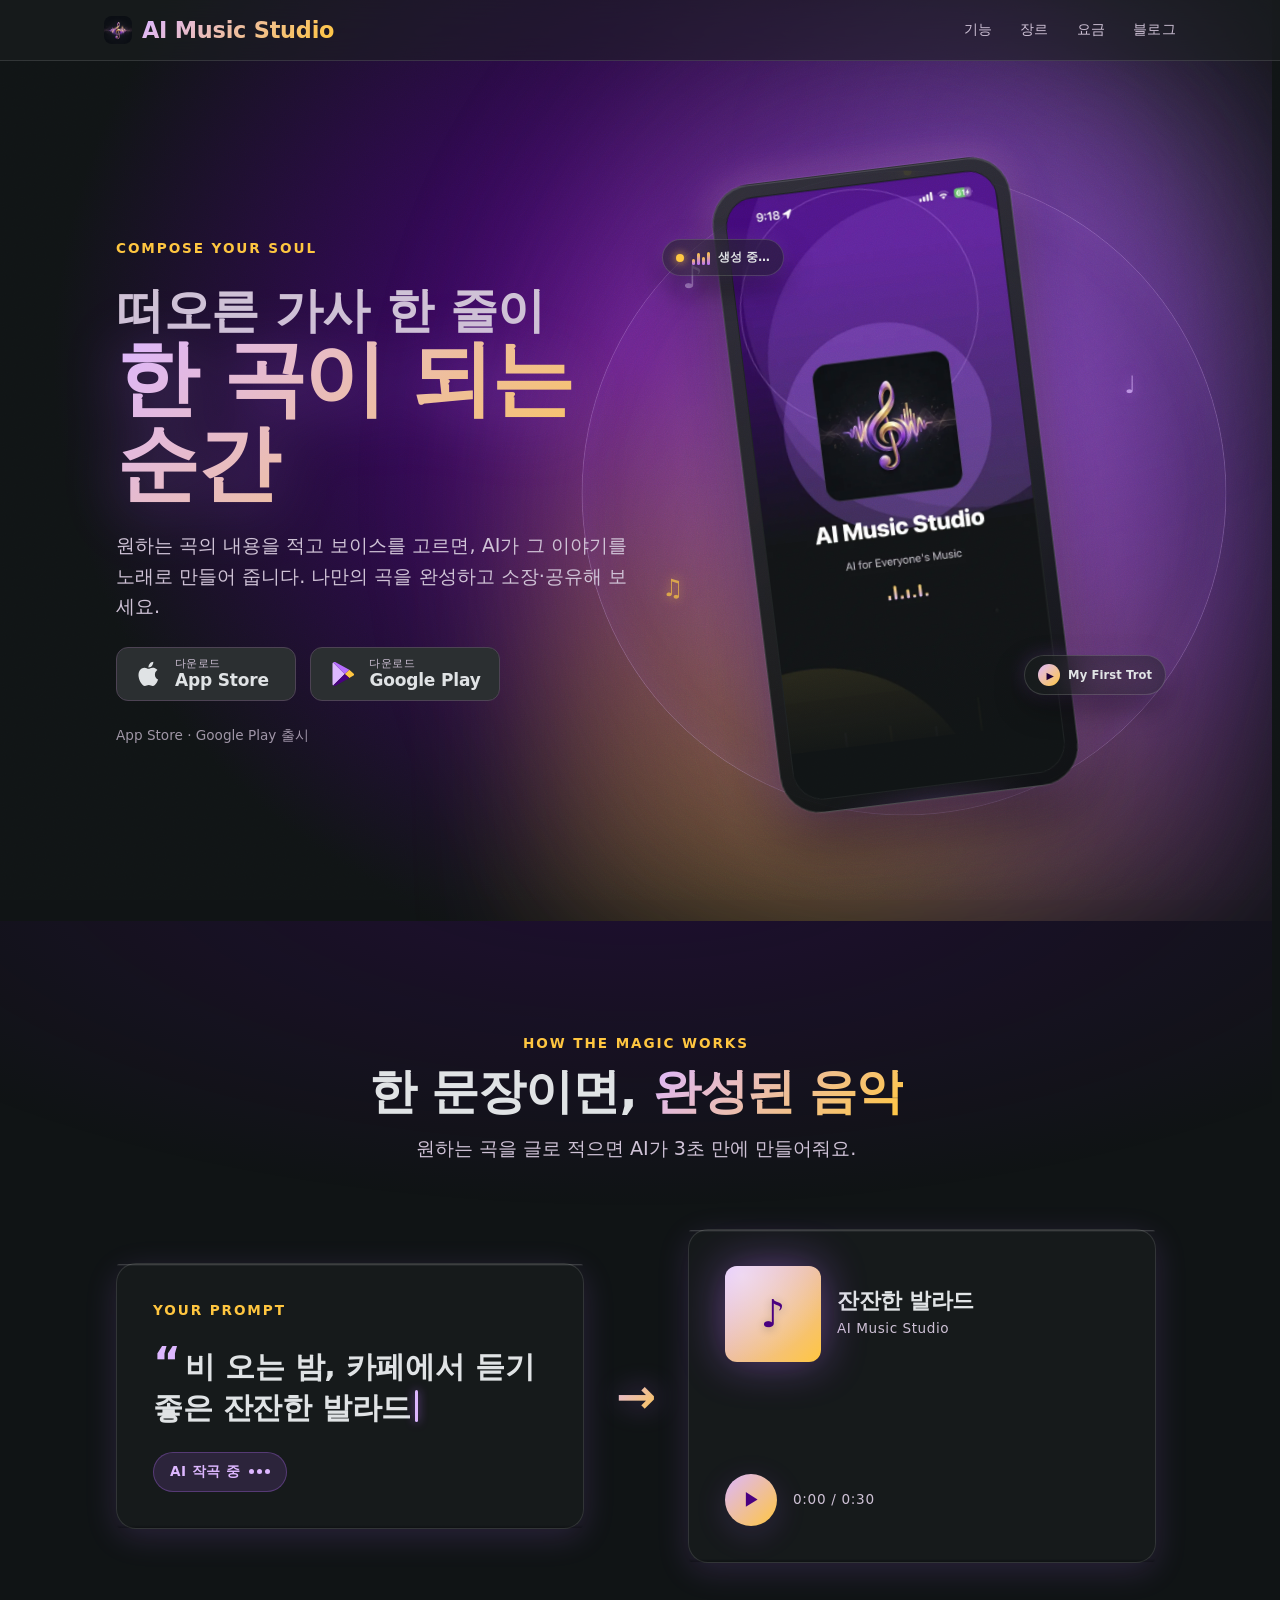
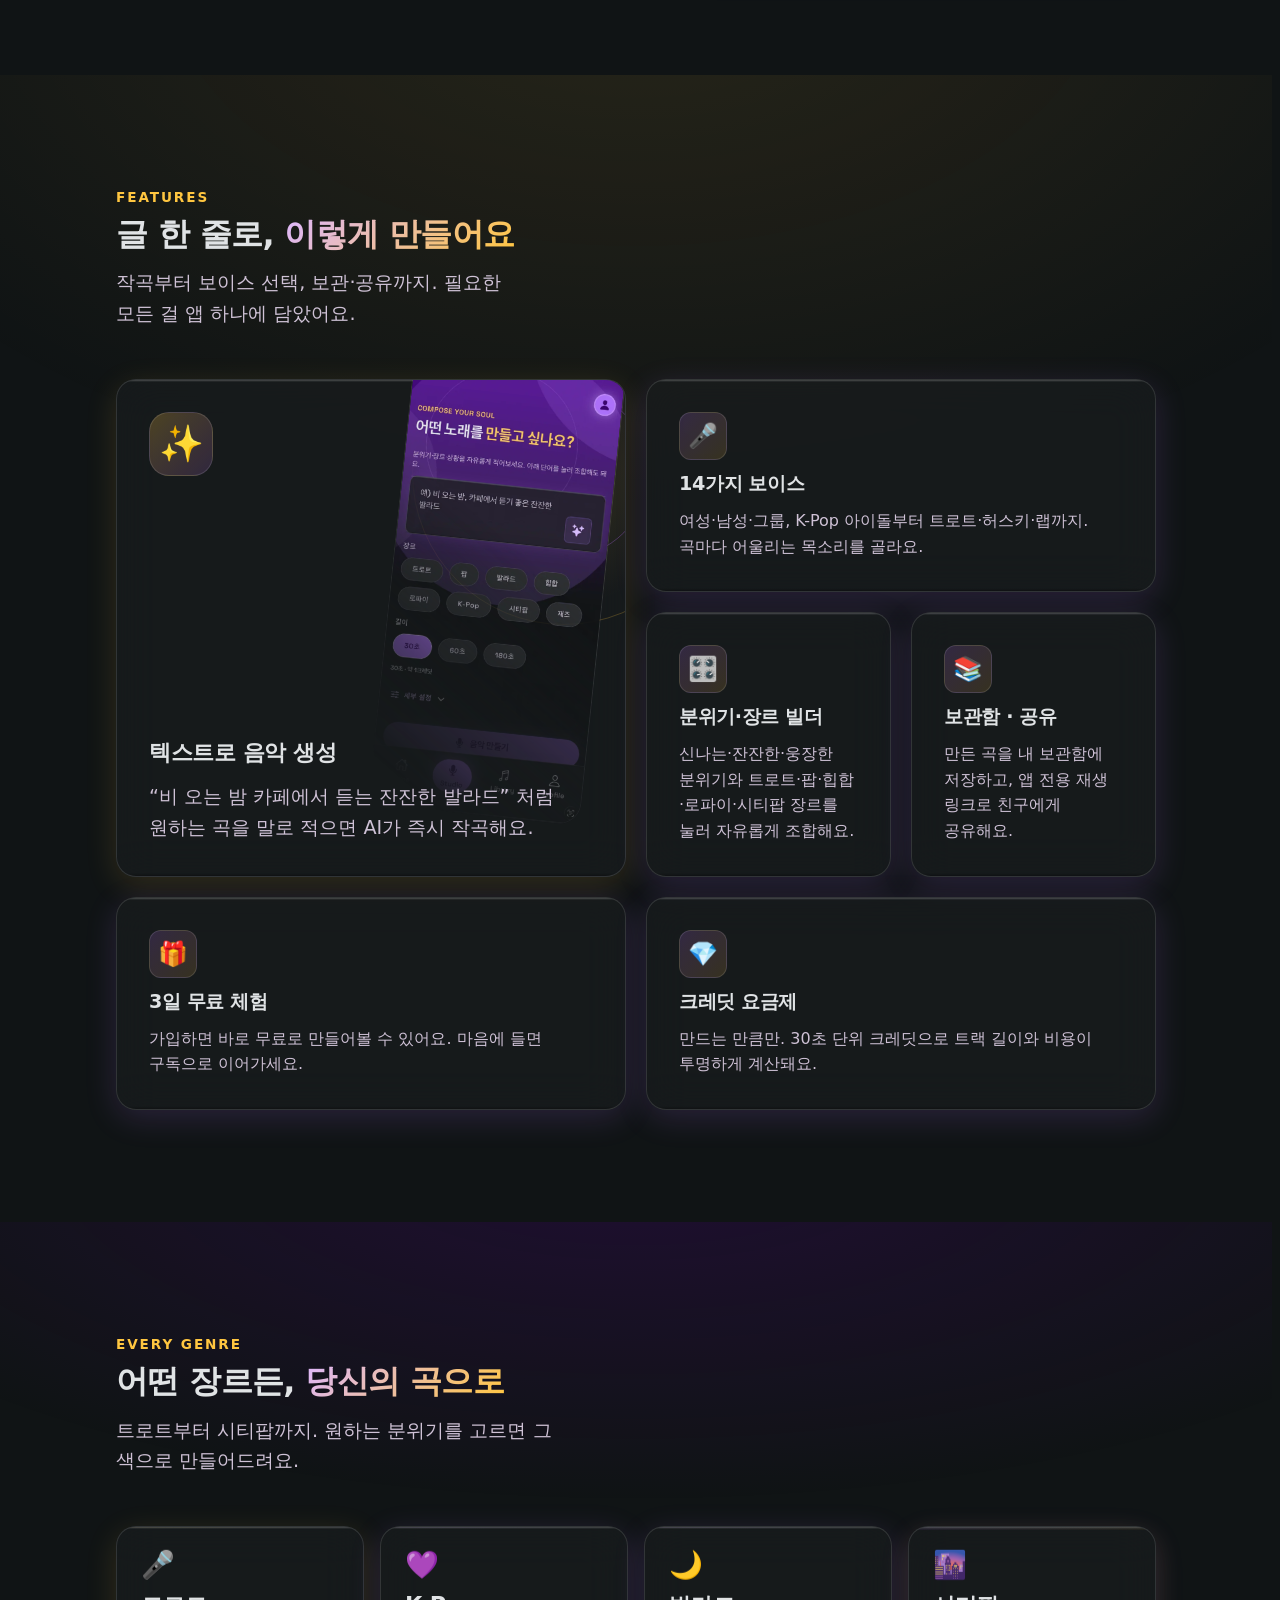
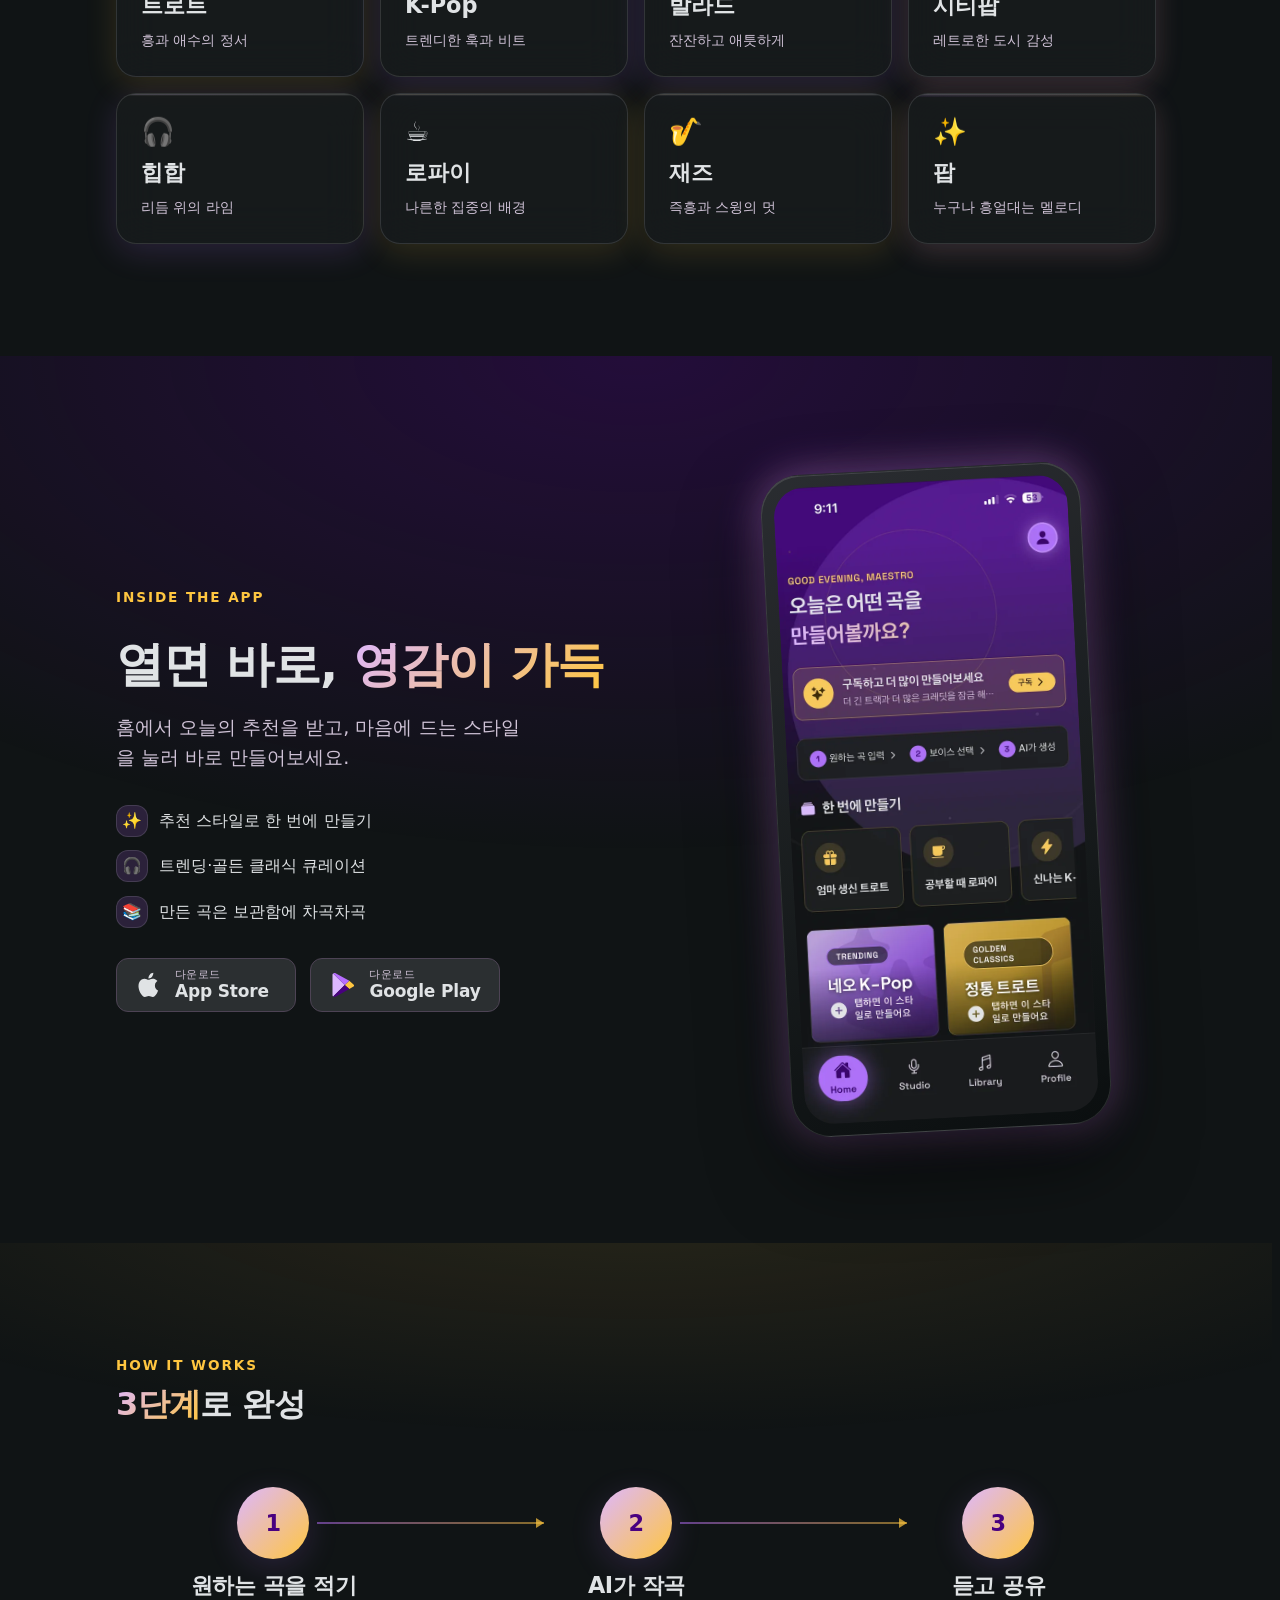
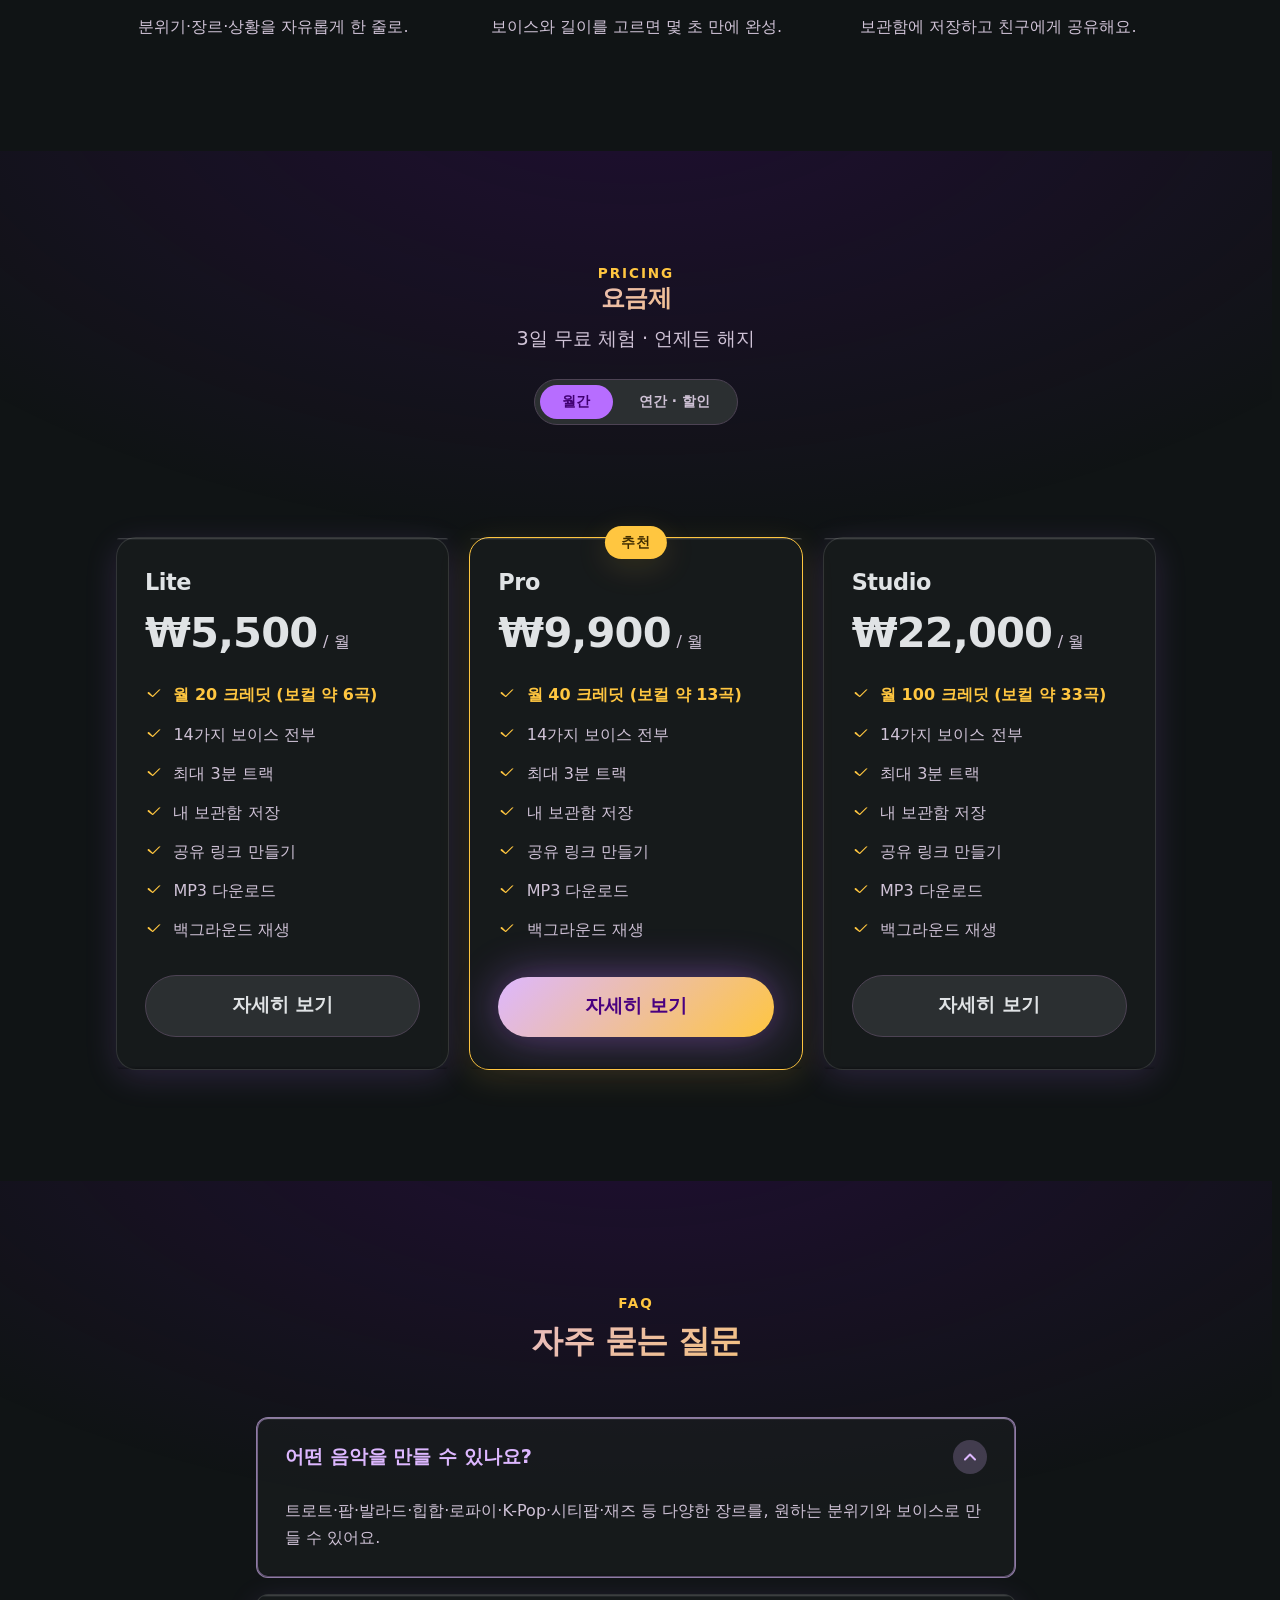
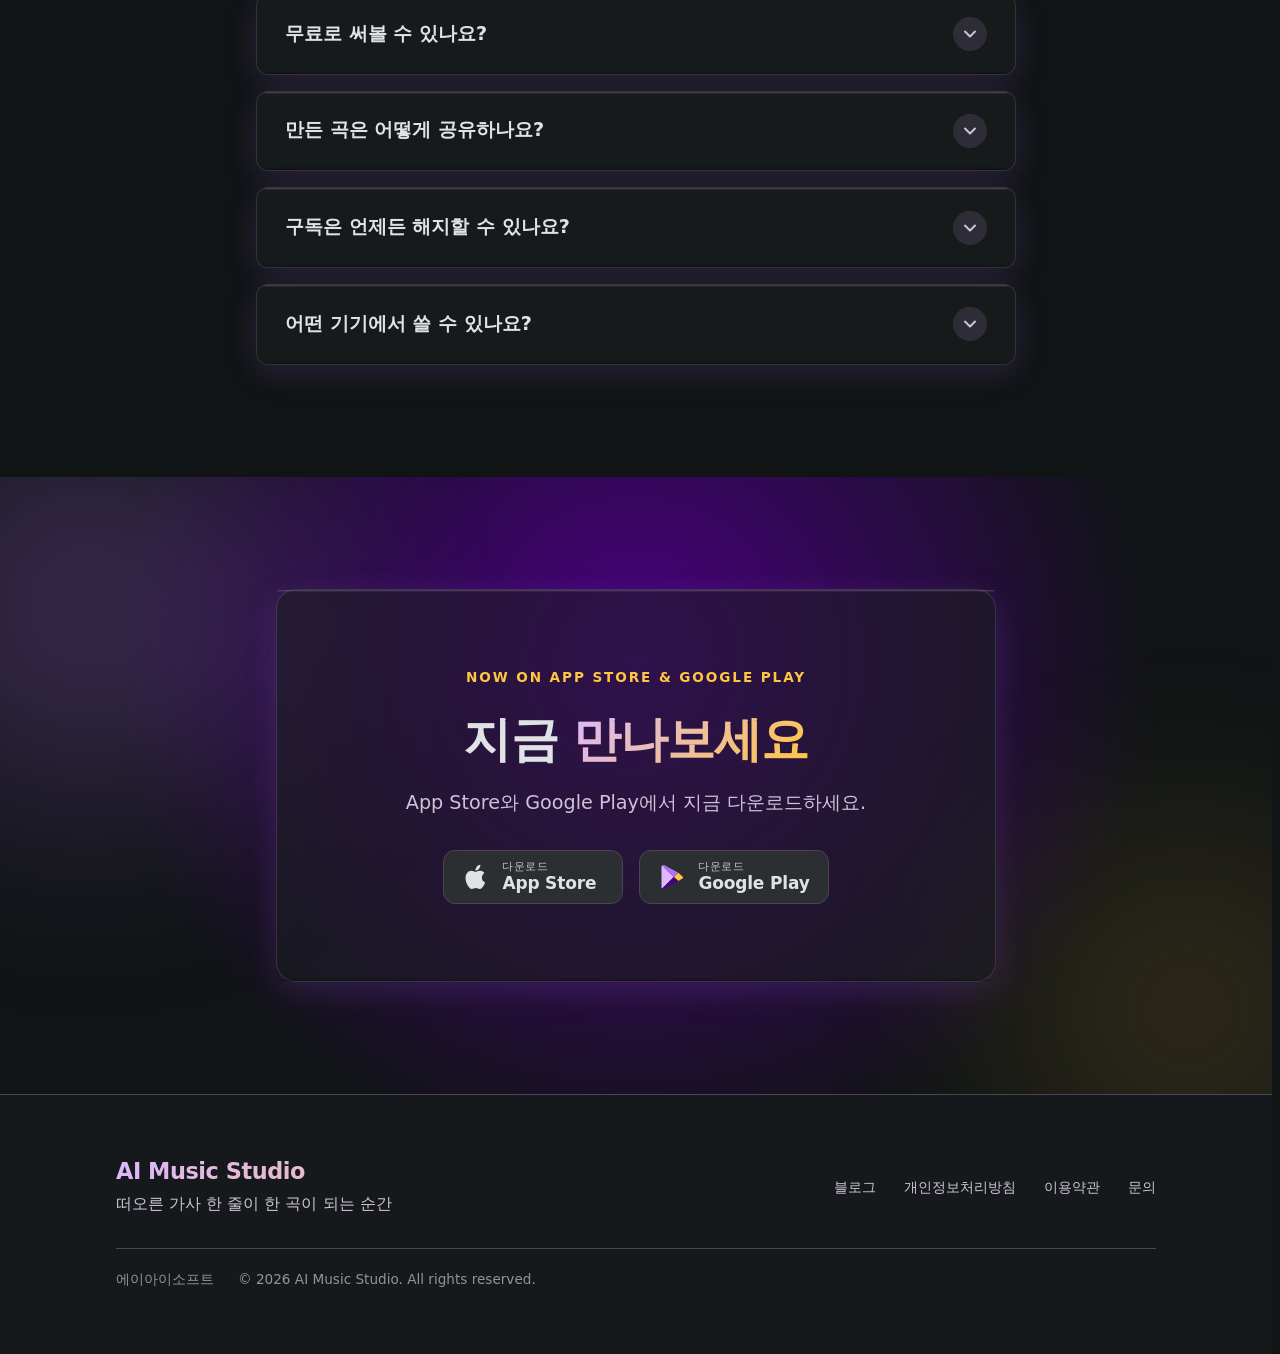
==== commit 8f390ff7: "deploy: AI Music Studio promo site" ====
--- a/index.html
+++ b/index.html
@@ -3,34 +3,47 @@
   <head>
     <meta charset="UTF-8" />
     <meta name="viewport" content="width=device-width, initial-scale=1.0, viewport-fit=cover" />
-    <link rel="icon" type="image/png" href="/aimusicstudio-web/assets/icon.png" />
-    <link rel="apple-touch-icon" href="/aimusicstudio-web/assets/icon.png" />
-    <link rel="canonical" href="https://aimusicstudio.app/" />
+    <link rel="icon" type="image/png" href="/assets/icon.png" />
+    <link rel="apple-touch-icon" href="/assets/icon.png" />
+
+    <!-- Search engine site ownership verification (Naver Search Advisor + Google
+         Search Console). HTML-tag method: kept in <head> so the prerender build
+         includes it on every deploy. Kept OUTSIDE the SEO marker so every
+         prerendered page (home + blog) keeps ownership verification. -->
+    <meta name="naver-site-verification" content="ee0117da94277e7f3831c37bac8ff75917d04c24" />
+    <meta name="google-site-verification" content="qBhsXFS2MwvD1okqUboCvf1aF_LvO_u5-TasDCRJyNA" />
+
+    <!-- SEO:START — prerender.mjs replaces everything between these markers with
+         a per-route head on blog pages. The home page keeps this block as-is. -->
+    <link rel="canonical" href="https://ai-music-studio.com/" />
 
     <title>AI Music Studio — 글 한 줄로 만드는 나만의 AI 음악</title>
     <meta
       name="description"
-      content="AI Music Studio는 만들고 싶은 곡을 글로 적으면 AI가 즉시 작곡해주는 음악 생성 앱입니다. 14가지 보이스, 분위기·장르 조합, 3일 무료 체험. iOS·Android 출시 예정."
+      content="AI Music Studio는 만들고 싶은 곡을 글로 적으면 AI가 즉시 작곡해주는 음악 생성 앱입니다. 14가지 보이스, 분위기·장르 조합, 3일 무료 체험. iOS·Android에서 지금 다운로드하세요."
     />
     <meta name="robots" content="index, follow" />
+    <!-- Naver's crawler is "Yeti"; explicitly allow it for Korean search. -->
+    <meta name="Yeti" content="index, follow" />
+    <meta name="NaverBot" content="All" />
     <meta
       name="keywords"
       content="AI 음악, AI 작곡, 음악 생성 앱, 텍스트 음악, AI 노래, 보이스 생성, 트로트 AI, K-Pop 생성, AI Music Studio"
     />
     <meta name="author" content="에이아이소프트" />
 
-    <!-- Open Graph. Absolute URLs to the LIVE GitHub Pages host so messengers
+    <!-- Open Graph. Absolute URLs to the LIVE custom domain so messengers
          (KakaoTalk/LINE/etc.) can crawl the preview banner. Bump the ?v= on the
          image when the banner changes to bust aggressive OG caches. -->
     <meta property="og:type" content="website" />
     <meta property="og:site_name" content="AI Music Studio" />
-    <meta property="og:url" content="https://longpapa82-cyber.github.io/aimusicstudio-web/" />
+    <meta property="og:url" content="https://ai-music-studio.com/" />
     <meta property="og:title" content="AI Music Studio — 떠오른 가사 한 줄이 한 곡이 되는 순간" />
     <meta
       property="og:description"
       content="원하는 곡의 내용을 적고 보이스를 고르면, AI가 그 이야기를 노래로 만들어 줍니다. 나만의 곡을 완성하고 소장·공유해 보세요."
     />
-    <meta property="og:image" content="https://longpapa82-cyber.github.io/aimusicstudio-web/assets/og-banner.jpg?v=1" />
+    <meta property="og:image" content="https://ai-music-studio.com/assets/og-banner.jpg?v=1" />
     <meta property="og:image:width" content="1200" />
     <meta property="og:image:height" content="630" />
     <meta property="og:image:type" content="image/jpeg" />
@@ -44,7 +57,7 @@
       name="twitter:description"
       content="원하는 곡의 내용을 적고 보이스를 고르면, AI가 그 이야기를 노래로 만들어 줍니다."
     />
-    <meta name="twitter:image" content="https://longpapa82-cyber.github.io/aimusicstudio-web/assets/og-banner.jpg?v=1" />
+    <meta name="twitter:image" content="https://ai-music-studio.com/assets/og-banner.jpg?v=1" />
 
     <!-- Fonts: Plus Jakarta Sans (headline) + Be Vietnam Pro (body) + Space Grotesk (label) -->
     <link rel="preconnect" href="https://fonts.googleapis.com" />
@@ -61,20 +74,20 @@
         "@graph": [
           {
             "@type": "WebSite",
-            "@id": "https://aimusicstudio.app/#website",
-            "url": "https://aimusicstudio.app/",
+            "@id": "https://ai-music-studio.com/#website",
+            "url": "https://ai-music-studio.com/",
             "name": "AI Music Studio",
             "inLanguage": "ko"
           },
           {
             "@type": "Organization",
-            "@id": "https://aimusicstudio.app/#org",
+            "@id": "https://ai-music-studio.com/#org",
             "name": "에이아이소프트",
-            "url": "https://aimusicstudio.app/"
+            "url": "https://ai-music-studio.com/"
           },
           {
             "@type": "MobileApplication",
-            "@id": "https://aimusicstudio.app/#app",
+            "@id": "https://ai-music-studio.com/#app",
             "name": "AI Music Studio",
             "operatingSystem": "iOS, Android",
             "applicationCategory": "MusicApplication",
@@ -85,19 +98,66 @@
               "priceCurrency": "KRW",
               "description": "3일 무료 체험"
             }
+          },
+          {
+            "@type": "FAQPage",
+            "@id": "https://ai-music-studio.com/#faq",
+            "mainEntity": [
+              {
+                "@type": "Question",
+                "name": "어떤 음악을 만들 수 있나요?",
+                "acceptedAnswer": {
+                  "@type": "Answer",
+                  "text": "트로트·팝·발라드·힙합·로파이·K-Pop·시티팝·재즈 등 다양한 장르를, 원하는 분위기와 보이스로 만들 수 있어요."
+                }
+              },
+              {
+                "@type": "Question",
+                "name": "무료로 써볼 수 있나요?",
+                "acceptedAnswer": {
+                  "@type": "Answer",
+                  "text": "네. 가입하면 매일 1곡을 무료로 만들 수 있어요. 구독하면 3일 무료 체험 동안 요금제 혜택을 전부 사용할 수 있고, 다운로드·공유도 열려요."
+                }
+              },
+              {
+                "@type": "Question",
+                "name": "만든 곡은 어떻게 공유하나요?",
+                "acceptedAnswer": {
+                  "@type": "Answer",
+                  "text": "보관함에서 공유 링크를 만들 수 있어요. 재생은 AI Music Studio 앱을 통해서만 가능해, 창작물이 안전하게 관리돼요."
+                }
+              },
+              {
+                "@type": "Question",
+                "name": "구독은 언제든 해지할 수 있나요?",
+                "acceptedAnswer": {
+                  "@type": "Answer",
+                  "text": "네. App Store / Google Play 구독 설정에서 언제든 해지할 수 있어요."
+                }
+              },
+              {
+                "@type": "Question",
+                "name": "어떤 기기에서 쓸 수 있나요?",
+                "acceptedAnswer": {
+                  "@type": "Answer",
+                  "text": "iOS(App Store)와 Android(Google Play) 모두 지원해요. 지금 바로 다운로드해서 사용할 수 있어요."
+                }
+              }
+            ]
           }
         ]
       }
     </script>
-    <script type="module" crossorigin src="/aimusicstudio-web/assets/index-CtT2oXeS.js"></script>
-    <link rel="stylesheet" crossorigin href="/aimusicstudio-web/assets/index-Ds54o9y-.css">
+    <!-- SEO:END -->
+    <script type="module" crossorigin src="/assets/index-CdpBO8yn.js"></script>
+    <link rel="stylesheet" crossorigin href="/assets/index-CUqhUloY.css">
   </head>
   <body>
-    <div id="root" data-prerendered="true"><div class="_ambient_1rxp5_1" aria-hidden="true"><div class="_wash_1rxp5_11"></div><div class="_rings_1rxp5_19"><span class="_ring_1rxp5_19" style="width:220px;height:220px;margin-left:-110px;margin-top:-110px;animation-delay:0s;animation-duration:6s"></span><span class="_ring_1rxp5_19" style="width:280px;height:280px;margin-left:-140px;margin-top:-140px;animation-delay:2s;animation-duration:6s"></span><span class="_ring_1rxp5_19" style="width:340px;height:340px;margin-left:-170px;margin-top:-170px;animation-delay:4s;animation-duration:6s"></span></div><div class="_particles_1rxp5_57"><span class="_particle_1rxp5_57 _particlePrimary_1rxp5_73" style="left:35.9%;top:47.4%;width:6.4px;height:6.4px;animation-delay:14.7s;animation-duration:11s;--drift:-15.9px"></span><span class="_particle_1rxp5_57 _particleSecondary_1rxp5_78" style="left:2.5%;top:72.6%;width:5.2px;height:5.2px;animation-delay:8.8s;animation-duration:15.1s;--drift:-15.4px"></span><span class="_particle_1rxp5_57 _particlePrimary_1rxp5_73" style="left:89.8%;top:63.8%;width:3.5px;height:3.5px;animation-delay:4s;animation-duration:12.6s;--drift:28px"></span><span class="_particle_1rxp5_57 _particleSecondary_1rxp5_78" style="left:19.2%;top:86.4%;width:7.8px;height:7.8px;animation-delay:12.1s;animation-duration:18.1s;--drift:31.9px"></span><span class="_particle_1rxp5_57 _particlePrimary_1rxp5_73" style="left:89%;top:77.1%;width:4.3px;height:4.3px;animation-delay:5.1s;animation-duration:19.8s;--drift:12.3px"></span><span class="_particle_1rxp5_57 _particleSecondary_1rxp5_78" style="left:85%;top:92.4%;width:5.5px;height:5.5px;animation-delay:2.4s;animation-duration:17.4s;--drift:-36.1px"></span><span class="_particle_1rxp5_57 _particlePrimary_1rxp5_73" style="left:35.4%;top:97.5%;width:7.9px;height:7.9px;animation-delay:13.1s;animation-duration:10.7s;--drift:-8.9px"></span><span class="_particle_1rxp5_57 _particleSecondary_1rxp5_78" style="left:26.6%;top:84.2%;width:3.2px;height:3.2px;animation-delay:15.2s;animation-duration:13.6s;--drift:-27.7px"></span><span class="_particle_1rxp5_57 _particlePrimary_1rxp5_73" style="left:60.6%;top:87.2%;width:6.1px;height:6.1px;animation-delay:2.9s;animation-duration:18.2s;--drift:0.9px"></span><span class="_particle_1rxp5_57 _particleSecondary_1rxp5_78" style="left:16.6%;top:73.4%;width:8px;height:8px;animation-delay:3.9s;animation-duration:11.4s;--drift:38.4px"></span><span class="_particle_1rxp5_57 _particlePrimary_1rxp5_73" style="left:84%;top:108.2%;width:4px;height:4px;animation-delay:7.3s;animation-duration:11.3s;--drift:7px"></span><span class="_particle_1rxp5_57 _particleSecondary_1rxp5_78" style="left:92.5%;top:51.1%;width:4.1px;height:4.1px;animation-delay:3.3s;animation-duration:19.2s;--drift:-0.7px"></span><span class="_particle_1rxp5_57 _particlePrimary_1rxp5_73" style="left:83.3%;top:45.2%;width:3.8px;height:3.8px;animation-delay:3.5s;animation-duration:14.1s;--drift:-31.2px"></span><span class="_particle_1rxp5_57 _particleSecondary_1rxp5_78" style="left:33.7%;top:68.1%;width:5.4px;height:5.4px;animation-delay:5.6s;animation-duration:16.1s;--drift:-39.8px"></span><span class="_particle_1rxp5_57 _particlePrimary_1rxp5_73" style="left:9.7%;top:85.4%;width:6.9px;height:6.9px;animation-delay:14.1s;animation-duration:14.8s;--drift:-19.9px"></span><span class="_particle_1rxp5_57 _particleSecondary_1rxp5_78" style="left:36.8%;top:87.1%;width:6px;height:6px;animation-delay:14.6s;animation-duration:17.1s;--drift:23.3px"></span><span class="_particle_1rxp5_57 _particlePrimary_1rxp5_73" style="left:22.5%;top:67.9%;width:4.2px;height:4.2px;animation-delay:13.2s;animation-duration:17.9s;--drift:-13.1px"></span><span class="_particle_1rxp5_57 _particleSecondary_1rxp5_78" style="left:28.5%;top:91.2%;width:5.7px;height:5.7px;animation-delay:13.3s;animation-duration:15s;--drift:-1.7px"></span><span class="_particle_1rxp5_57 _particlePrimary_1rxp5_73" style="left:10.1%;top:80.6%;width:3.3px;height:3.3px;animation-delay:6s;animation-duration:10.2s;--drift:-37.2px"></span><span class="_particle_1rxp5_57 _particleSecondary_1rxp5_78" style="left:48%;top:104.1%;width:5.6px;height:5.6px;animation-delay:14.6s;animation-duration:11.8s;--drift:5.3px"></span><span class="_particle_1rxp5_57 _particlePrimary_1rxp5_73" style="left:69.6%;top:59.3%;width:6px;height:6px;animation-delay:2s;animation-duration:16.3s;--drift:-16.3px"></span><span class="_particle_1rxp5_57 _particleSecondary_1rxp5_78" style="left:10.9%;top:69.3%;width:5.2px;height:5.2px;animation-delay:11.4s;animation-duration:10.7s;--drift:-8.8px"></span><span class="_particle_1rxp5_57 _particlePrimary_1rxp5_73" style="left:77.3%;top:40.3%;width:6.1px;height:6.1px;animation-delay:15s;animation-duration:11.2s;--drift:22.6px"></span><span class="_particle_1rxp5_57 _particleSecondary_1rxp5_78" style="left:22.4%;top:95%;width:7.1px;height:7.1px;animation-delay:2.3s;animation-duration:19.9s;--drift:-16.5px"></span></div></div><header class="_header_zs460_1"><nav class="_nav_zs460_11" aria-label="주요 메뉴"><a class="_brand_zs460_24" href="#main" aria-label="AI Music Studio 홈"><img class="_logo_zs460_32" src="/aimusicstudio-web/assets/icon.png" alt="" aria-hidden="true" width="28" height="28"/><span class="gradient-text _wordmark_zs460_40">AI Music Studio</span></a><div class="_links_zs460_49"><a class="_link_zs460_49" href="#features">기능</a><a class="_link_zs460_49" href="#genres">장르</a><a class="_link_zs460_49" href="#pricing">요금</a><a class="_link_zs460_49" href="#faq">FAQ</a></div></nav></header><main id="main"><section class="section tint-deep _hero_sk8kq_1" aria-labelledby="hero-heading"><div class="container _grid_sk8kq_35"><div class="_copy_sk8kq_55"><div class="reveal"><p class="eyebrow">COMPOSE YOUR SOUL</p></div><div class="reveal"><h1 id="hero-heading" class="_title_sk8kq_76"><span class="_titleLead_sk8kq_97">떠오른 가사 한 줄이</span><span class="gradient-text _titleAccent_sk8kq_108">한 곡이 되는 순간</span></h1></div><div class="reveal"><p class="_subtitle_sk8kq_117">원하는 곡의 내용을 적고 보이스를 고르면, AI가 그 이야기를 노래로 만들어 줍니다. 나만의 곡을 완성하고 소장·공유해 보세요.</p></div><div class="reveal"><div class="_badges_sk8kq_134"><a href="https://apps.apple.com/app/id6789540285" target="_blank" rel="noopener noreferrer" class="_badge_xbqgw_1 _live_xbqgw_70" aria-label="App Store에서 다운로드"><span class="_iconWrap_xbqgw_21" aria-hidden="true"><svg class="_icon_xbqgw_21" viewBox="0 0 24 24" fill="currentColor" aria-hidden="true" focusable="false"><path d="M17.05 12.54c-.03-2.6 2.12-3.85 2.22-3.91-1.21-1.77-3.1-2.01-3.77-2.04-1.6-.16-3.13.94-3.94.94-.82 0-2.07-.92-3.41-.9-1.75.03-3.37 1.02-4.27 2.59-1.83 3.17-.47 7.85 1.31 10.42.87 1.26 1.9 2.67 3.26 2.62 1.31-.05 1.8-.85 3.39-.85 1.57 0 2.03.85 3.41.82 1.41-.02 2.3-1.28 3.16-2.55.99-1.46 1.4-2.87 1.42-2.94-.03-.02-2.73-1.05-2.75-4.16zM14.62 4.9c.72-.88 1.21-2.1 1.08-3.32-1.04.04-2.3.69-3.05 1.57-.67.77-1.26 2.01-1.1 3.19 1.16.09 2.35-.59 3.07-1.44z"></path></svg></span><span class="_text_xbqgw_35"><span class="_small_xbqgw_43">다운로드</span><span class="_big_xbqgw_50">App Store</span></span></a><button type="button" class="_badge_xbqgw_1 _disabled_xbqgw_85" aria-disabled="true" aria-label="Google Play 출시 예정" tabindex="-1"><span class="_iconWrap_xbqgw_21" aria-hidden="true"><svg class="_icon_xbqgw_21" viewBox="0 0 24 24" aria-hidden="true" focusable="false"><path d="M3.6 2.1c-.37.25-.6.68-.6 1.2v17.4c0 .52.23.95.6 1.2l9.9-9.9L3.6 2.1z" fill="var(--primary)"></path><path d="M17.4 8.4l-3.9 3.5 3.9 3.5 3.6-2.05c.66-.38.66-1.42 0-1.8L17.4 8.4z" fill="var(--secondary)"></path><path d="M3.6 2.1L13.5 12l3.9-3.6L6 2.16C5.2 1.7 4.28 1.64 3.6 2.1z" fill="var(--primary-container)"></path><path d="M3.6 21.9c.68.46 1.6.4 2.4-.06l11.4-6.44L13.5 12 3.6 21.9z" fill="var(--on-primary)"></path></svg></span><span class="_text_xbqgw_35"><span class="_small_xbqgw_43">다운로드</span><span class="_big_xbqgw_50">Google Play</span></span><span class="_chip_xbqgw_57">출시 예정</span></button></div></div><div class="reveal"><p class="_notify_sk8kq_147">App Store 출시 · Android 곧 출시</p></div></div><div class="reveal _phoneReveal_sk8kq_170"><div class="_phoneWrap_sk8kq_186"><div class="_phoneGlow_sk8kq_847" aria-hidden="true"></div><div class="_aurora_sk8kq_862" aria-hidden="true"></div><div class="_orbitRing_sk8kq_887" aria-hidden="true"></div><span class="_note_sk8kq_923 _note1_sk8kq_932" aria-hidden="true">♪</span><span class="_note_sk8kq_923 _note2_sk8kq_938" aria-hidden="true">♫</span><span class="_note_sk8kq_923 _note3_sk8kq_945" aria-hidden="true">♩</span><div class="_chip_sk8kq_770 _chipTop_sk8kq_989" aria-hidden="true"><span class="_chipDot_sk8kq_1017"></span><div class="_chipBars_sk8kq_1036"><i></i><i></i><i></i><i></i></div><span class="_chipText_sk8kq_982">생성 중…</span></div><div class="_chip_sk8kq_770 _chipBottom_sk8kq_994" aria-hidden="true"><span class="_chipPlay_sk8kq_1056">▶</span><span class="_chipText_sk8kq_982">My First Trot</span></div><div class="_phoneTilt_sk8kq_219"><div class="_phoneFloat_sk8kq_191"><div class="_phone_sk8kq_170"><div class="_screen_sk8kq_198"><img class="_shot_sk8kq_342" src="/aimusicstudio-web/assets/welcome-Dmj3wSxJ.webp" alt="AI Music Studio 시작 화면" loading="eager"/><div class="_logoPulse_sk8kq_506" aria-hidden="true"><span class="_logoGlow_sk8kq_515"></span><span class="_logoRing_sk8kq_530"></span><span class="_logoRing_sk8kq_530"></span><span class="_logoRing_sk8kq_530"></span></div><div class="_liveEq_sk8kq_379" aria-hidden="true"><span style="animation-delay:0s"></span><span style="animation-delay:0.1s"></span><span style="animation-delay:0.2s"></span><span style="animation-delay:0.30000000000000004s"></span><span style="animation-delay:0.4s"></span><span style="animation-delay:0.5s"></span><span style="animation-delay:0s"></span><span style="animation-delay:0.1s"></span><span style="animation-delay:0.2s"></span><span style="animation-delay:0.30000000000000004s"></span><span style="animation-delay:0.4s"></span><span style="animation-delay:0.5s"></span><span style="animation-delay:0s"></span><span style="animation-delay:0.1s"></span><span style="animation-delay:0.2s"></span><span style="animation-delay:0.30000000000000004s"></span><span style="animation-delay:0.4s"></span><span style="animation-delay:0.5s"></span><span style="animation-delay:0s"></span><span style="animation-delay:0.1s"></span><span style="animation-delay:0.2s"></span><span style="animation-delay:0.30000000000000004s"></span></div><div class="_screenScan_sk8kq_429" aria-hidden="true"></div><div class="_screenSheen_sk8kq_357" aria-hidden="true"></div></div><div class="_soundWaves_sk8kq_582" aria-hidden="true"><span></span><span></span><span></span></div><div class="_phoneReflection_sk8kq_472" aria-hidden="true"></div></div></div></div></div></div></div></section><section class="section tint-purple _demo_1ik2u_5" aria-labelledby="demo-heading"><div class="container"><div class="reveal"><header class="_head_1ik2u_9"><p class="eyebrow">HOW THE MAGIC WORKS</p><h2 id="demo-heading" class="_title_1ik2u_16">한 문장이면, <span class="gradient-text">완성된 음악</span></h2><p class="_lede_1ik2u_22">원하는 곡을 글로 적으면 AI가 3초 만에 만들어줘요.</p></header></div><div class="_flow_1ik2u_30"><div class="reveal _reveal_1ik2u_37"><article class="glass-card _card_1ik2u_41 _promptCard_1ik2u_47"><p class="eyebrow">YOUR PROMPT</p><blockquote class="_quote_1ik2u_53"><span class="_quoteMark_1ik2u_65" aria-hidden="true">“</span>비 오는 밤, 카페에서 듣기 좋은 잔잔한 발라드<span class="_cursor_1ik2u_73" aria-hidden="true"></span></blockquote><div class="_status_1ik2u_97" role="status" aria-label="AI가 작곡 중입니다"><span class="_statusText_1ik2u_113">AI 작곡 중</span><span class="_dots_1ik2u_117" aria-hidden="true"><span class="_dot_1ik2u_117"></span><span class="_dot_1ik2u_117"></span><span class="_dot_1ik2u_117"></span></span></div></article></div><div class="_connector_1ik2u_152" aria-hidden="true"><span class="_arrow_1ik2u_158">→</span></div><div class="reveal _reveal_1ik2u_37"><article class="glass-card _card_1ik2u_41 _playerCard_1ik2u_183" aria-label="AI가 생성한 트랙 미리보기"><div class="_player_1ik2u_183"><div class="_art_1ik2u_195" aria-hidden="true"><span class="_artGlow_1ik2u_208"></span><span class="_note_1ik2u_219">♪</span></div><div class="_meta_1ik2u_227"><h3 class="_trackTitle_1ik2u_231">잔잔한 발라드</h3><p class="_artist_1ik2u_237">AI Music Studio</p></div></div><div class="_waveform_1ik2u_247 scroll-reveal" aria-hidden="true"><span class="_waveBar_1ik2u_256" style="--h:0.28;--i:0"></span><span class="_waveBar_1ik2u_256" style="--h:0.46;--i:1"></span><span class="_waveBar_1ik2u_256" style="--h:0.62;--i:2"></span><span class="_waveBar_1ik2u_256" style="--h:0.4;--i:3"></span><span class="_waveBar_1ik2u_256" style="--h:0.74;--i:4"></span><span class="_waveBar_1ik2u_256" style="--h:0.9;--i:5"></span><span class="_waveBar_1ik2u_256" style="--h:0.55;--i:6"></span><span class="_waveBar_1ik2u_256" style="--h:0.38;--i:7"></span><span class="_waveBar_1ik2u_256" style="--h:0.66;--i:8"></span><span class="_waveBar_1ik2u_256" style="--h:0.82;--i:9"></span><span class="_waveBar_1ik2u_256" style="--h:1;--i:10"></span><span class="_waveBar_1ik2u_256" style="--h:0.7;--i:11"></span><span class="_waveBar_1ik2u_256" style="--h:0.5;--i:12"></span><span class="_waveBar_1ik2u_256" style="--h:0.34;--i:13"></span><span class="_waveBar_1ik2u_256" style="--h:0.58;--i:14"></span><span class="_waveBar_1ik2u_256" style="--h:0.78;--i:15"></span><span class="_waveBar_1ik2u_256" style="--h:0.92;--i:16"></span><span class="_waveBar_1ik2u_256" style="--h:0.64;--i:17"></span><span class="_waveBar_1ik2u_256" style="--h:0.44;--i:18"></span><span class="_waveBar_1ik2u_256" style="--h:0.72;--i:19"></span><span class="_waveBar_1ik2u_256" style="--h:0.86;--i:20"></span><span class="_waveBar_1ik2u_256" style="--h:0.6;--i:21"></span><span class="_waveBar_1ik2u_256" style="--h:0.42;--i:22"></span><span class="_waveBar_1ik2u_256" style="--h:0.54;--i:23"></span><span class="_waveBar_1ik2u_256" style="--h:0.76;--i:24"></span><span class="_waveBar_1ik2u_256" style="--h:0.48;--i:25"></span><span class="_waveBar_1ik2u_256" style="--h:0.36;--i:26"></span><span class="_waveBar_1ik2u_256" style="--h:0.3;--i:27"></span></div><div class="_controls_1ik2u_303"><button type="button" class="_play_1ik2u_183" aria-label="미리듣기 재생"><span class="_playIcon_1ik2u_338" aria-hidden="true">▶</span></button><span class="_time_1ik2u_354" aria-hidden="true">0:00 / 0:30</span></div></article></div></div></div></section><section id="features" class="section tint-gold" aria-labelledby="features-heading"><div class="container"><header class="_head_4zer9_1 scroll-reveal"><p class="eyebrow">FEATURES</p><h2 id="features-heading" class="_title_4zer9_6">글 한 줄로, <span class="gradient-text">이렇게 만들어요</span></h2><p class="_lede_4zer9_15">작곡부터 보이스 선택, 보관·공유까지. 필요한 모든 걸 앱 하나에 담았어요.</p></header><ul class="_grid_4zer9_25 scroll-cascade"><li class="glass-card _card_4zer9_112 _hero_4zer9_122"><span class="_accent_4zer9_198" aria-hidden="true"></span><span class="_heroShot_4zer9_254" aria-hidden="true"><img src="/aimusicstudio-web/assets/studio-BNouK3Rz.webp" alt="" loading="lazy" width="300" height="620"/></span><span class="_chip_4zer9_133" aria-hidden="true">✨</span><h3 class="_cardTitle_4zer9_164">텍스트로 음악 생성</h3><p class="_cardBody_4zer9_180">“비 오는 밤 카페에서 듣는 잔잔한 발라드” 처럼 원하는 곡을 말로 적으면 AI가 즉시 작곡해요.</p></li><li class="glass-card _card_4zer9_112 "><span class="_chip_4zer9_133" aria-hidden="true">🎤</span><h3 class="_cardTitle_4zer9_164">14가지 보이스</h3><p class="_cardBody_4zer9_180">여성·남성·그룹, K-Pop 아이돌부터 트로트·허스키·랩까지. 곡마다 어울리는 목소리를 골라요.</p></li><li class="glass-card _card_4zer9_112 "><span class="_chip_4zer9_133" aria-hidden="true">🎛️</span><h3 class="_cardTitle_4zer9_164">분위기·장르 빌더</h3><p class="_cardBody_4zer9_180">신나는·잔잔한·웅장한 분위기와 트로트·팝·힙합·로파이·시티팝 장르를 눌러 자유롭게 조합해요.</p></li><li class="glass-card _card_4zer9_112 "><span class="_chip_4zer9_133" aria-hidden="true">📚</span><h3 class="_cardTitle_4zer9_164">보관함 · 공유</h3><p class="_cardBody_4zer9_180">만든 곡을 내 보관함에 저장하고, 앱 전용 재생 링크로 친구에게 공유해요.</p></li><li class="glass-card _card_4zer9_112 "><span class="_chip_4zer9_133" aria-hidden="true">🎁</span><h3 class="_cardTitle_4zer9_164">3일 무료 체험</h3><p class="_cardBody_4zer9_180">가입하면 바로 무료로 만들어볼 수 있어요. 마음에 들면 구독으로 이어가세요.</p></li><li class="glass-card _card_4zer9_112 "><span class="_chip_4zer9_133" aria-hidden="true">💎</span><h3 class="_cardTitle_4zer9_164">크레딧 요금제</h3><p class="_cardBody_4zer9_180">만드는 만큼만. 30초 단위 크레딧으로 트랙 길이와 비용이 투명하게 계산돼요.</p></li></ul></div></section><section id="genres" class="section tint-purple" aria-labelledby="genres-heading"><div class="container"><div class="reveal"><header class="_head_l1zuj_1"><p class="eyebrow">EVERY GENRE</p><h2 id="genres-heading" class="_title_l1zuj_5">어떤 장르든, <span class="gradient-text">당신의 곡으로</span></h2><p class="_lede_l1zuj_14">트로트부터 시티팝까지. 원하는 분위기를 고르면 그 색으로 만들어드려요.</p></header></div><ul class="_grid_l1zuj_21 scroll-cascade" role="list"><li class="glass-card _tile_l1zuj_35 _gold_l1zuj_49"><span class="_emoji_l1zuj_74" aria-hidden="true">🎤</span><span class="_name_l1zuj_79">트로트</span><span class="_mood_l1zuj_85">흥과 애수의 정서</span></li><li class="glass-card _tile_l1zuj_35 _purple_l1zuj_46"><span class="_emoji_l1zuj_74" aria-hidden="true">💜</span><span class="_name_l1zuj_79">K-Pop</span><span class="_mood_l1zuj_85">트렌디한 훅과 비트</span></li><li class="glass-card _tile_l1zuj_35 _purple_l1zuj_46"><span class="_emoji_l1zuj_74" aria-hidden="true">🌙</span><span class="_name_l1zuj_79">발라드</span><span class="_mood_l1zuj_85">잔잔하고 애틋하게</span></li><li class="glass-card _tile_l1zuj_35 _mixed_l1zuj_52"><span class="_emoji_l1zuj_74" aria-hidden="true">🌆</span><span class="_name_l1zuj_79">시티팝</span><span class="_mood_l1zuj_85">레트로한 도시 감성</span></li><li class="glass-card _tile_l1zuj_35 _purple_l1zuj_46"><span class="_emoji_l1zuj_74" aria-hidden="true">🎧</span><span class="_name_l1zuj_79">힙합</span><span class="_mood_l1zuj_85">리듬 위의 라임</span></li><li class="glass-card _tile_l1zuj_35 _gold_l1zuj_49"><span class="_emoji_l1zuj_74" aria-hidden="true">☕</span><span class="_name_l1zuj_79">로파이</span><span class="_mood_l1zuj_85">나른한 집중의 배경</span></li><li class="glass-card _tile_l1zuj_35 _gold_l1zuj_49"><span class="_emoji_l1zuj_74" aria-hidden="true">🎷</span><span class="_name_l1zuj_79">재즈</span><span class="_mood_l1zuj_85">즉흥과 스윙의 멋</span></li><li class="glass-card _tile_l1zuj_35 _mixed_l1zuj_52"><span class="_emoji_l1zuj_74" aria-hidden="true">✨</span><span class="_name_l1zuj_79">팝</span><span class="_mood_l1zuj_85">누구나 흥얼대는 멜로디</span></li></ul></div></section><section id="showcase" class="section tint-deep" aria-labelledby="showcase-heading"><div class="container _grid_1b9cb_1"><div class="reveal _copy_1b9cb_14"><p class="eyebrow">INSIDE THE APP</p><h2 id="showcase-heading" class="_title_1b9cb_26">열면 바로, <span class="gradient-text">영감이 가득</span></h2><p class="_lede_1b9cb_35">홈에서 오늘의 추천을 받고, 마음에 드는 스타일을 눌러 바로 만들어보세요.</p><ul class="_list_1b9cb_48"><li class="_item_1b9cb_62"><span class="_itemIcon_1b9cb_70" aria-hidden="true">✨</span>추천 스타일로 한 번에 만들기</li><li class="_item_1b9cb_62"><span class="_itemIcon_1b9cb_70" aria-hidden="true">🎧</span>트렌딩·골든 클래식 큐레이션</li><li class="_item_1b9cb_62"><span class="_itemIcon_1b9cb_70" aria-hidden="true">📚</span>만든 곡은 보관함에 차곡차곡</li></ul><div class="_badges_1b9cb_82"><a href="https://apps.apple.com/app/id6789540285" target="_blank" rel="noopener noreferrer" class="_badge_xbqgw_1 _live_xbqgw_70" aria-label="App Store에서 다운로드"><span class="_iconWrap_xbqgw_21" aria-hidden="true"><svg class="_icon_xbqgw_21" viewBox="0 0 24 24" fill="currentColor" aria-hidden="true" focusable="false"><path d="M17.05 12.54c-.03-2.6 2.12-3.85 2.22-3.91-1.21-1.77-3.1-2.01-3.77-2.04-1.6-.16-3.13.94-3.94.94-.82 0-2.07-.92-3.41-.9-1.75.03-3.37 1.02-4.27 2.59-1.83 3.17-.47 7.85 1.31 10.42.87 1.26 1.9 2.67 3.26 2.62 1.31-.05 1.8-.85 3.39-.85 1.57 0 2.03.85 3.41.82 1.41-.02 2.3-1.28 3.16-2.55.99-1.46 1.4-2.87 1.42-2.94-.03-.02-2.73-1.05-2.75-4.16zM14.62 4.9c.72-.88 1.21-2.1 1.08-3.32-1.04.04-2.3.69-3.05 1.57-.67.77-1.26 2.01-1.1 3.19 1.16.09 2.35-.59 3.07-1.44z"></path></svg></span><span class="_text_xbqgw_35"><span class="_small_xbqgw_43">다운로드</span><span class="_big_xbqgw_50">App Store</span></span></a><button type="button" class="_badge_xbqgw_1 _disabled_xbqgw_85" aria-disabled="true" aria-label="Google Play 출시 예정" tabindex="-1"><span class="_iconWrap_xbqgw_21" aria-hidden="true"><svg class="_icon_xbqgw_21" viewBox="0 0 24 24" aria-hidden="true" focusable="false"><path d="M3.6 2.1c-.37.25-.6.68-.6 1.2v17.4c0 .52.23.95.6 1.2l9.9-9.9L3.6 2.1z" fill="var(--primary)"></path><path d="M17.4 8.4l-3.9 3.5 3.9 3.5 3.6-2.05c.66-.38.66-1.42 0-1.8L17.4 8.4z" fill="var(--secondary)"></path><path d="M3.6 2.1L13.5 12l3.9-3.6L6 2.16C5.2 1.7 4.28 1.64 3.6 2.1z" fill="var(--primary-container)"></path><path d="M3.6 21.9c.68.46 1.6.4 2.4-.06l11.4-6.44L13.5 12 3.6 21.9z" fill="var(--on-primary)"></path></svg></span><span class="_text_xbqgw_35"><span class="_small_xbqgw_43">다운로드</span><span class="_big_xbqgw_50">Google Play</span></span><span class="_chip_xbqgw_57">출시 예정</span></button></div></div><div class="reveal _deviceReveal_1b9cb_96"><figure class="_device_1b9cb_96"><img class="_shot_1b9cb_126" src="/aimusicstudio-web/assets/home-DLU2WTUq.webp" alt="AI Music Studio 홈 화면 — 오늘의 추천과 빠른 만들기" loading="lazy" width="320" height="694"/></figure></div></div></section><section id="how-it-works" class="section tint-gold" aria-labelledby="howto-heading"><div class="container"><div class="reveal"><p class="eyebrow">HOW IT WORKS</p><h2 id="howto-heading" class="_heading_1uphl_1"><span class="gradient-text">3단계</span>로 완성</h2></div><ol class="_flow_1uphl_8 scroll-cascade" role="list"><li class="_item_1uphl_16"><div class="reveal" style="transition-delay:200ms"><div class="_step_1uphl_20"><span class="_badge_1uphl_31" aria-hidden="true">1</span><h3 class="_title_1uphl_47">원하는 곡을 적기</h3><p class="_body_1uphl_52">분위기·장르·상황을 자유롭게 한 줄로.</p></div></div></li><li class="_item_1uphl_16"><div class="reveal" style="transition-delay:320ms"><div class="_step_1uphl_20"><span class="_badge_1uphl_31" aria-hidden="true">2</span><h3 class="_title_1uphl_47">AI가 작곡</h3><p class="_body_1uphl_52">보이스와 길이를 고르면 몇 초 만에 완성.</p></div></div></li><li class="_item_1uphl_16"><div class="reveal" style="transition-delay:440ms"><div class="_step_1uphl_20"><span class="_badge_1uphl_31" aria-hidden="true">3</span><h3 class="_title_1uphl_47">듣고 공유</h3><p class="_body_1uphl_52">보관함에 저장하고 친구에게 공유해요.</p></div></div></li></ol></div></section><section id="pricing" class="section tint-purple" aria-labelledby="pricing-heading"><div class="container"><div class="reveal"><div class="_header_1t8gk_1"><p class="eyebrow">PRICING</p><h2 id="pricing-heading" class="gradient-text">요금제</h2><p class="_subtitle_1t8gk_7">3일 무료 체험 · 언제든 해지</p><div class="_toggle_1t8gk_15" role="tablist" aria-label="결제 주기"><button type="button" role="tab" aria-selected="true" class="_toggleBtn_1t8gk_24 _toggleActive_1t8gk_37">월간</button><button type="button" role="tab" aria-selected="false" class="_toggleBtn_1t8gk_24 ">연간 · 할인</button></div></div></div><div class="reveal"><ul class="_grid_1t8gk_55 scroll-cascade" role="list"><li class="glass-card _card_1t8gk_72 "><h3 class="_planName_1t8gk_117">Lite</h3><p class="_price_1t8gk_124"><span class="_priceValue_1t8gk_136">₩5,500</span><span class="_pricePeriod_1t8gk_147">/ <!-- -->월</span></p><ul class="_features_1t8gk_153" role="list"><li class="_feature_1t8gk_153 _featureKey_1t8gk_173"><svg class="_check_1t8gk_181" viewBox="0 0 20 20" width="18" height="18" aria-hidden="true" focusable="false"><path d="M16.7 5.3a1 1 0 0 1 0 1.4l-7.5 7.5a1 1 0 0 1-1.4 0L3.3 10.7a1 1 0 1 1 1.4-1.4l3.8 3.8 6.8-6.8a1 1 0 0 1 1.4 0z" fill="currentColor"></path></svg><span>월 20 크레딧 (보컬 약 6곡)</span></li><li class="_feature_1t8gk_153 "><svg class="_check_1t8gk_181" viewBox="0 0 20 20" width="18" height="18" aria-hidden="true" focusable="false"><path d="M16.7 5.3a1 1 0 0 1 0 1.4l-7.5 7.5a1 1 0 0 1-1.4 0L3.3 10.7a1 1 0 1 1 1.4-1.4l3.8 3.8 6.8-6.8a1 1 0 0 1 1.4 0z" fill="currentColor"></path></svg><span>14가지 보이스 전부</span></li><li class="_feature_1t8gk_153 "><svg class="_check_1t8gk_181" viewBox="0 0 20 20" width="18" height="18" aria-hidden="true" focusable="false"><path d="M16.7 5.3a1 1 0 0 1 0 1.4l-7.5 7.5a1 1 0 0 1-1.4 0L3.3 10.7a1 1 0 1 1 1.4-1.4l3.8 3.8 6.8-6.8a1 1 0 0 1 1.4 0z" fill="currentColor"></path></svg><span>최대 3분 트랙</span></li><li class="_feature_1t8gk_153 "><svg class="_check_1t8gk_181" viewBox="0 0 20 20" width="18" height="18" aria-hidden="true" focusable="false"><path d="M16.7 5.3a1 1 0 0 1 0 1.4l-7.5 7.5a1 1 0 0 1-1.4 0L3.3 10.7a1 1 0 1 1 1.4-1.4l3.8 3.8 6.8-6.8a1 1 0 0 1 1.4 0z" fill="currentColor"></path></svg><span>내 보관함 저장</span></li><li class="_feature_1t8gk_153 "><svg class="_check_1t8gk_181" viewBox="0 0 20 20" width="18" height="18" aria-hidden="true" focusable="false"><path d="M16.7 5.3a1 1 0 0 1 0 1.4l-7.5 7.5a1 1 0 0 1-1.4 0L3.3 10.7a1 1 0 1 1 1.4-1.4l3.8 3.8 6.8-6.8a1 1 0 0 1 1.4 0z" fill="currentColor"></path></svg><span>공유 링크 만들기</span></li><li class="_feature_1t8gk_153 "><svg class="_check_1t8gk_181" viewBox="0 0 20 20" width="18" height="18" aria-hidden="true" focusable="false"><path d="M16.7 5.3a1 1 0 0 1 0 1.4l-7.5 7.5a1 1 0 0 1-1.4 0L3.3 10.7a1 1 0 1 1 1.4-1.4l3.8 3.8 6.8-6.8a1 1 0 0 1 1.4 0z" fill="currentColor"></path></svg><span>MP3 다운로드</span></li><li class="_feature_1t8gk_153 "><svg class="_check_1t8gk_181" viewBox="0 0 20 20" width="18" height="18" aria-hidden="true" focusable="false"><path d="M16.7 5.3a1 1 0 0 1 0 1.4l-7.5 7.5a1 1 0 0 1-1.4 0L3.3 10.7a1 1 0 1 1 1.4-1.4l3.8 3.8 6.8-6.8a1 1 0 0 1 1.4 0z" fill="currentColor"></path></svg><span>백그라운드 재생</span></li></ul><a href="#notify" class="btn btn-ghost _cta_1t8gk_189">자세히 보기</a></li><li class="glass-card _card_1t8gk_72 _highlight_1t8gk_79"><span class="_badge_1t8gk_99" aria-label="추천 요금제">추천</span><h3 class="_planName_1t8gk_117">Pro</h3><p class="_price_1t8gk_124"><span class="_priceValue_1t8gk_136">₩9,900</span><span class="_pricePeriod_1t8gk_147">/ <!-- -->월</span></p><ul class="_features_1t8gk_153" role="list"><li class="_feature_1t8gk_153 _featureKey_1t8gk_173"><svg class="_check_1t8gk_181" viewBox="0 0 20 20" width="18" height="18" aria-hidden="true" focusable="false"><path d="M16.7 5.3a1 1 0 0 1 0 1.4l-7.5 7.5a1 1 0 0 1-1.4 0L3.3 10.7a1 1 0 1 1 1.4-1.4l3.8 3.8 6.8-6.8a1 1 0 0 1 1.4 0z" fill="currentColor"></path></svg><span>월 40 크레딧 (보컬 약 13곡)</span></li><li class="_feature_1t8gk_153 "><svg class="_check_1t8gk_181" viewBox="0 0 20 20" width="18" height="18" aria-hidden="true" focusable="false"><path d="M16.7 5.3a1 1 0 0 1 0 1.4l-7.5 7.5a1 1 0 0 1-1.4 0L3.3 10.7a1 1 0 1 1 1.4-1.4l3.8 3.8 6.8-6.8a1 1 0 0 1 1.4 0z" fill="currentColor"></path></svg><span>14가지 보이스 전부</span></li><li class="_feature_1t8gk_153 "><svg class="_check_1t8gk_181" viewBox="0 0 20 20" width="18" height="18" aria-hidden="true" focusable="false"><path d="M16.7 5.3a1 1 0 0 1 0 1.4l-7.5 7.5a1 1 0 0 1-1.4 0L3.3 10.7a1 1 0 1 1 1.4-1.4l3.8 3.8 6.8-6.8a1 1 0 0 1 1.4 0z" fill="currentColor"></path></svg><span>최대 3분 트랙</span></li><li class="_feature_1t8gk_153 "><svg class="_check_1t8gk_181" viewBox="0 0 20 20" width="18" height="18" aria-hidden="true" focusable="false"><path d="M16.7 5.3a1 1 0 0 1 0 1.4l-7.5 7.5a1 1 0 0 1-1.4 0L3.3 10.7a1 1 0 1 1 1.4-1.4l3.8 3.8 6.8-6.8a1 1 0 0 1 1.4 0z" fill="currentColor"></path></svg><span>내 보관함 저장</span></li><li class="_feature_1t8gk_153 "><svg class="_check_1t8gk_181" viewBox="0 0 20 20" width="18" height="18" aria-hidden="true" focusable="false"><path d="M16.7 5.3a1 1 0 0 1 0 1.4l-7.5 7.5a1 1 0 0 1-1.4 0L3.3 10.7a1 1 0 1 1 1.4-1.4l3.8 3.8 6.8-6.8a1 1 0 0 1 1.4 0z" fill="currentColor"></path></svg><span>공유 링크 만들기</span></li><li class="_feature_1t8gk_153 "><svg class="_check_1t8gk_181" viewBox="0 0 20 20" width="18" height="18" aria-hidden="true" focusable="false"><path d="M16.7 5.3a1 1 0 0 1 0 1.4l-7.5 7.5a1 1 0 0 1-1.4 0L3.3 10.7a1 1 0 1 1 1.4-1.4l3.8 3.8 6.8-6.8a1 1 0 0 1 1.4 0z" fill="currentColor"></path></svg><span>MP3 다운로드</span></li><li class="_feature_1t8gk_153 "><svg class="_check_1t8gk_181" viewBox="0 0 20 20" width="18" height="18" aria-hidden="true" focusable="false"><path d="M16.7 5.3a1 1 0 0 1 0 1.4l-7.5 7.5a1 1 0 0 1-1.4 0L3.3 10.7a1 1 0 1 1 1.4-1.4l3.8 3.8 6.8-6.8a1 1 0 0 1 1.4 0z" fill="currentColor"></path></svg><span>백그라운드 재생</span></li></ul><a href="#notify" class="btn btn-primary _cta_1t8gk_189">자세히 보기</a></li><li class="glass-card _card_1t8gk_72 "><h3 class="_planName_1t8gk_117">Studio</h3><p class="_price_1t8gk_124"><span class="_priceValue_1t8gk_136">₩22,000</span><span class="_pricePeriod_1t8gk_147">/ <!-- -->월</span></p><ul class="_features_1t8gk_153" role="list"><li class="_feature_1t8gk_153 _featureKey_1t8gk_173"><svg class="_check_1t8gk_181" viewBox="0 0 20 20" width="18" height="18" aria-hidden="true" focusable="false"><path d="M16.7 5.3a1 1 0 0 1 0 1.4l-7.5 7.5a1 1 0 0 1-1.4 0L3.3 10.7a1 1 0 1 1 1.4-1.4l3.8 3.8 6.8-6.8a1 1 0 0 1 1.4 0z" fill="currentColor"></path></svg><span>월 100 크레딧 (보컬 약 33곡)</span></li><li class="_feature_1t8gk_153 "><svg class="_check_1t8gk_181" viewBox="0 0 20 20" width="18" height="18" aria-hidden="true" focusable="false"><path d="M16.7 5.3a1 1 0 0 1 0 1.4l-7.5 7.5a1 1 0 0 1-1.4 0L3.3 10.7a1 1 0 1 1 1.4-1.4l3.8 3.8 6.8-6.8a1 1 0 0 1 1.4 0z" fill="currentColor"></path></svg><span>14가지 보이스 전부</span></li><li class="_feature_1t8gk_153 "><svg class="_check_1t8gk_181" viewBox="0 0 20 20" width="18" height="18" aria-hidden="true" focusable="false"><path d="M16.7 5.3a1 1 0 0 1 0 1.4l-7.5 7.5a1 1 0 0 1-1.4 0L3.3 10.7a1 1 0 1 1 1.4-1.4l3.8 3.8 6.8-6.8a1 1 0 0 1 1.4 0z" fill="currentColor"></path></svg><span>최대 3분 트랙</span></li><li class="_feature_1t8gk_153 "><svg class="_check_1t8gk_181" viewBox="0 0 20 20" width="18" height="18" aria-hidden="true" focusable="false"><path d="M16.7 5.3a1 1 0 0 1 0 1.4l-7.5 7.5a1 1 0 0 1-1.4 0L3.3 10.7a1 1 0 1 1 1.4-1.4l3.8 3.8 6.8-6.8a1 1 0 0 1 1.4 0z" fill="currentColor"></path></svg><span>내 보관함 저장</span></li><li class="_feature_1t8gk_153 "><svg class="_check_1t8gk_181" viewBox="0 0 20 20" width="18" height="18" aria-hidden="true" focusable="false"><path d="M16.7 5.3a1 1 0 0 1 0 1.4l-7.5 7.5a1 1 0 0 1-1.4 0L3.3 10.7a1 1 0 1 1 1.4-1.4l3.8 3.8 6.8-6.8a1 1 0 0 1 1.4 0z" fill="currentColor"></path></svg><span>공유 링크 만들기</span></li><li class="_feature_1t8gk_153 "><svg class="_check_1t8gk_181" viewBox="0 0 20 20" width="18" height="18" aria-hidden="true" focusable="false"><path d="M16.7 5.3a1 1 0 0 1 0 1.4l-7.5 7.5a1 1 0 0 1-1.4 0L3.3 10.7a1 1 0 1 1 1.4-1.4l3.8 3.8 6.8-6.8a1 1 0 0 1 1.4 0z" fill="currentColor"></path></svg><span>MP3 다운로드</span></li><li class="_feature_1t8gk_153 "><svg class="_check_1t8gk_181" viewBox="0 0 20 20" width="18" height="18" aria-hidden="true" focusable="false"><path d="M16.7 5.3a1 1 0 0 1 0 1.4l-7.5 7.5a1 1 0 0 1-1.4 0L3.3 10.7a1 1 0 1 1 1.4-1.4l3.8 3.8 6.8-6.8a1 1 0 0 1 1.4 0z" fill="currentColor"></path></svg><span>백그라운드 재생</span></li></ul><a href="#notify" class="btn btn-ghost _cta_1t8gk_189">자세히 보기</a></li></ul></div></div></section><section id="faq" class="section tint-purple" aria-labelledby="faq-heading"><div class="container"><div class="reveal"><div class="_head_1i6uz_1"><p class="eyebrow">FAQ</p><h2 id="faq-heading" class="gradient-text">자주 묻는 질문</h2></div></div><div class="reveal"><ul class="_list_1i6uz_14"><li class="_item_1i6uz_24"><details class="glass-card _details_1i6uz_29" name="faq-accordion" open=""><summary class="_summary_1i6uz_40"><span class="_question_1i6uz_61">어떤 음악을 만들 수 있나요?</span><span class="_chevron_1i6uz_74" aria-hidden="true"><svg width="20" height="20" viewBox="0 0 24 24" fill="none" stroke="currentColor" stroke-width="2.4" stroke-linecap="round" stroke-linejoin="round"><polyline points="6 9 12 15 18 9"></polyline></svg></span></summary><div class="_answerWrap_1i6uz_96"><div class="_answerInner_1i6uz_106"><p class="_answer_1i6uz_96">트로트·팝·발라드·힙합·로파이·K-Pop·시티팝·재즈 등 다양한 장르를, 원하는 분위기와 보이스로 만들 수 있어요.</p></div></div></details></li><li class="_item_1i6uz_24"><details class="glass-card _details_1i6uz_29" name="faq-accordion"><summary class="_summary_1i6uz_40"><span class="_question_1i6uz_61">무료로 써볼 수 있나요?</span><span class="_chevron_1i6uz_74" aria-hidden="true"><svg width="20" height="20" viewBox="0 0 24 24" fill="none" stroke="currentColor" stroke-width="2.4" stroke-linecap="round" stroke-linejoin="round"><polyline points="6 9 12 15 18 9"></polyline></svg></span></summary><div class="_answerWrap_1i6uz_96"><div class="_answerInner_1i6uz_106"><p class="_answer_1i6uz_96">네. 가입하면 매일 1곡을 무료로 만들 수 있어요. 구독하면 3일 무료 체험 동안 요금제 혜택을 전부 사용할 수 있고, 다운로드·공유도 열려요.</p></div></div></details></li><li class="_item_1i6uz_24"><details class="glass-card _details_1i6uz_29" name="faq-accordion"><summary class="_summary_1i6uz_40"><span class="_question_1i6uz_61">만든 곡은 어떻게 공유하나요?</span><span class="_chevron_1i6uz_74" aria-hidden="true"><svg width="20" height="20" viewBox="0 0 24 24" fill="none" stroke="currentColor" stroke-width="2.4" stroke-linecap="round" stroke-linejoin="round"><polyline points="6 9 12 15 18 9"></polyline></svg></span></summary><div class="_answerWrap_1i6uz_96"><div class="_answerInner_1i6uz_106"><p class="_answer_1i6uz_96">보관함에서 공유 링크를 만들 수 있어요. 재생은 AI Music Studio 앱을 통해서만 가능해, 창작물이 안전하게 관리돼요.</p></div></div></details></li><li class="_item_1i6uz_24"><details class="glass-card _details_1i6uz_29" name="faq-accordion"><summary class="_summary_1i6uz_40"><span class="_question_1i6uz_61">구독은 언제든 해지할 수 있나요?</span><span class="_chevron_1i6uz_74" aria-hidden="true"><svg width="20" height="20" viewBox="0 0 24 24" fill="none" stroke="currentColor" stroke-width="2.4" stroke-linecap="round" stroke-linejoin="round"><polyline points="6 9 12 15 18 9"></polyline></svg></span></summary><div class="_answerWrap_1i6uz_96"><div class="_answerInner_1i6uz_106"><p class="_answer_1i6uz_96">네. App Store / Google Play 구독 설정에서 언제든 해지할 수 있어요.</p></div></div></details></li><li class="_item_1i6uz_24"><details class="glass-card _details_1i6uz_29" name="faq-accordion"><summary class="_summary_1i6uz_40"><span class="_question_1i6uz_61">어떤 기기에서 쓸 수 있나요?</span><span class="_chevron_1i6uz_74" aria-hidden="true"><svg width="20" height="20" viewBox="0 0 24 24" fill="none" stroke="currentColor" stroke-width="2.4" stroke-linecap="round" stroke-linejoin="round"><polyline points="6 9 12 15 18 9"></polyline></svg></span></summary><div class="_answerWrap_1i6uz_96"><div class="_answerInner_1i6uz_106"><p class="_answer_1i6uz_96">iOS와 Android 모두 지원 예정이에요. 출시 알림을 신청하시면 가장 먼저 알려드릴게요.</p></div></div></details></li></ul></div></div></section><section id="notify" class="section tint-deep _section_13vhn_1" aria-labelledby="notify-heading"><div class="_ambient_13vhn_8" aria-hidden="true"><span class="_glowPurple_13vhn_16"></span><span class="_glowGold_13vhn_17"></span></div><div class="container"><div class="reveal"><div class="glass-card _panel_13vhn_48"><span class="eyebrow _eyebrow_13vhn_64">Now on App Store</span><h2 id="notify-heading" class="_heading_13vhn_68">지금 <span class="gradient-text">만나보세요</span></h2><p class="_support_13vhn_78">App Store에서 다운로드하세요. Android는 곧 출시됩니다.</p><div class="_badges_13vhn_93"><a href="https://apps.apple.com/app/id6789540285" target="_blank" rel="noopener noreferrer" class="_badge_xbqgw_1 _live_xbqgw_70" aria-label="App Store에서 다운로드"><span class="_iconWrap_xbqgw_21" aria-hidden="true"><svg class="_icon_xbqgw_21" viewBox="0 0 24 24" fill="currentColor" aria-hidden="true" focusable="false"><path d="M17.05 12.54c-.03-2.6 2.12-3.85 2.22-3.91-1.21-1.77-3.1-2.01-3.77-2.04-1.6-.16-3.13.94-3.94.94-.82 0-2.07-.92-3.41-.9-1.75.03-3.37 1.02-4.27 2.59-1.83 3.17-.47 7.85 1.31 10.42.87 1.26 1.9 2.67 3.26 2.62 1.31-.05 1.8-.85 3.39-.85 1.57 0 2.03.85 3.41.82 1.41-.02 2.3-1.28 3.16-2.55.99-1.46 1.4-2.87 1.42-2.94-.03-.02-2.73-1.05-2.75-4.16zM14.62 4.9c.72-.88 1.21-2.1 1.08-3.32-1.04.04-2.3.69-3.05 1.57-.67.77-1.26 2.01-1.1 3.19 1.16.09 2.35-.59 3.07-1.44z"></path></svg></span><span class="_text_xbqgw_35"><span class="_small_xbqgw_43">다운로드</span><span class="_big_xbqgw_50">App Store</span></span></a><button type="button" class="_badge_xbqgw_1 _disabled_xbqgw_85" aria-disabled="true" aria-label="Google Play 출시 예정" tabindex="-1"><span class="_iconWrap_xbqgw_21" aria-hidden="true"><svg class="_icon_xbqgw_21" viewBox="0 0 24 24" aria-hidden="true" focusable="false"><path d="M3.6 2.1c-.37.25-.6.68-.6 1.2v17.4c0 .52.23.95.6 1.2l9.9-9.9L3.6 2.1z" fill="var(--primary)"></path><path d="M17.4 8.4l-3.9 3.5 3.9 3.5 3.6-2.05c.66-.38.66-1.42 0-1.8L17.4 8.4z" fill="var(--secondary)"></path><path d="M3.6 2.1L13.5 12l3.9-3.6L6 2.16C5.2 1.7 4.28 1.64 3.6 2.1z" fill="var(--primary-container)"></path><path d="M3.6 21.9c.68.46 1.6.4 2.4-.06l11.4-6.44L13.5 12 3.6 21.9z" fill="var(--on-primary)"></path></svg></span><span class="_text_xbqgw_35"><span class="_small_xbqgw_43">다운로드</span><span class="_big_xbqgw_50">Google Play</span></span><span class="_chip_xbqgw_57">출시 예정</span></button></div></div></div></div></section></main><footer class="_footer_13eha_1" aria-labelledby="footer-brand"><div class="container _inner_13eha_7"><div class="_brandBlock_13eha_13"><span id="footer-brand" class="gradient-text _wordmark_13eha_19">AI Music Studio</span><p class="_tagline_13eha_27">떠오른 가사 한 줄이 한 곡이 되는 순간</p></div><nav class="_links_13eha_34" aria-label="사이트 정책 및 문의"><a class="_link_13eha_34" href="https://longpapa82-cyber.github.io/aimusicstudio-legal/privacy.html">개인정보처리방침</a><a class="_link_13eha_34" href="https://longpapa82-cyber.github.io/aimusicstudio-legal/terms.html">이용약관</a><a class="_link_13eha_34" href="mailto:aimusicstudio.help@gmail.com">문의</a></nav><div class="_legal_13eha_59"><span class="_company_13eha_67">에이아이소프트</span><span class="_copyright_13eha_68">© 2026 AI Music Studio. All rights reserved.</span></div></div></footer></div>
+    <div id="root" data-prerendered="true"><div class="_ambient_1rxp5_1" aria-hidden="true"><div class="_wash_1rxp5_11"></div><div class="_rings_1rxp5_19"><span class="_ring_1rxp5_19" style="width:220px;height:220px;margin-left:-110px;margin-top:-110px;animation-delay:0s;animation-duration:6s"></span><span class="_ring_1rxp5_19" style="width:280px;height:280px;margin-left:-140px;margin-top:-140px;animation-delay:2s;animation-duration:6s"></span><span class="_ring_1rxp5_19" style="width:340px;height:340px;margin-left:-170px;margin-top:-170px;animation-delay:4s;animation-duration:6s"></span></div><div class="_particles_1rxp5_57"><span class="_particle_1rxp5_57 _particlePrimary_1rxp5_73" style="left:35.9%;top:47.4%;width:6.4px;height:6.4px;animation-delay:14.7s;animation-duration:11s;--drift:-15.9px"></span><span class="_particle_1rxp5_57 _particleSecondary_1rxp5_78" style="left:2.5%;top:72.6%;width:5.2px;height:5.2px;animation-delay:8.8s;animation-duration:15.1s;--drift:-15.4px"></span><span class="_particle_1rxp5_57 _particlePrimary_1rxp5_73" style="left:89.8%;top:63.8%;width:3.5px;height:3.5px;animation-delay:4s;animation-duration:12.6s;--drift:28px"></span><span class="_particle_1rxp5_57 _particleSecondary_1rxp5_78" style="left:19.2%;top:86.4%;width:7.8px;height:7.8px;animation-delay:12.1s;animation-duration:18.1s;--drift:31.9px"></span><span class="_particle_1rxp5_57 _particlePrimary_1rxp5_73" style="left:89%;top:77.1%;width:4.3px;height:4.3px;animation-delay:5.1s;animation-duration:19.8s;--drift:12.3px"></span><span class="_particle_1rxp5_57 _particleSecondary_1rxp5_78" style="left:85%;top:92.4%;width:5.5px;height:5.5px;animation-delay:2.4s;animation-duration:17.4s;--drift:-36.1px"></span><span class="_particle_1rxp5_57 _particlePrimary_1rxp5_73" style="left:35.4%;top:97.5%;width:7.9px;height:7.9px;animation-delay:13.1s;animation-duration:10.7s;--drift:-8.9px"></span><span class="_particle_1rxp5_57 _particleSecondary_1rxp5_78" style="left:26.6%;top:84.2%;width:3.2px;height:3.2px;animation-delay:15.2s;animation-duration:13.6s;--drift:-27.7px"></span><span class="_particle_1rxp5_57 _particlePrimary_1rxp5_73" style="left:60.6%;top:87.2%;width:6.1px;height:6.1px;animation-delay:2.9s;animation-duration:18.2s;--drift:0.9px"></span><span class="_particle_1rxp5_57 _particleSecondary_1rxp5_78" style="left:16.6%;top:73.4%;width:8px;height:8px;animation-delay:3.9s;animation-duration:11.4s;--drift:38.4px"></span><span class="_particle_1rxp5_57 _particlePrimary_1rxp5_73" style="left:84%;top:108.2%;width:4px;height:4px;animation-delay:7.3s;animation-duration:11.3s;--drift:7px"></span><span class="_particle_1rxp5_57 _particleSecondary_1rxp5_78" style="left:92.5%;top:51.1%;width:4.1px;height:4.1px;animation-delay:3.3s;animation-duration:19.2s;--drift:-0.7px"></span><span class="_particle_1rxp5_57 _particlePrimary_1rxp5_73" style="left:83.3%;top:45.2%;width:3.8px;height:3.8px;animation-delay:3.5s;animation-duration:14.1s;--drift:-31.2px"></span><span class="_particle_1rxp5_57 _particleSecondary_1rxp5_78" style="left:33.7%;top:68.1%;width:5.4px;height:5.4px;animation-delay:5.6s;animation-duration:16.1s;--drift:-39.8px"></span><span class="_particle_1rxp5_57 _particlePrimary_1rxp5_73" style="left:9.7%;top:85.4%;width:6.9px;height:6.9px;animation-delay:14.1s;animation-duration:14.8s;--drift:-19.9px"></span><span class="_particle_1rxp5_57 _particleSecondary_1rxp5_78" style="left:36.8%;top:87.1%;width:6px;height:6px;animation-delay:14.6s;animation-duration:17.1s;--drift:23.3px"></span><span class="_particle_1rxp5_57 _particlePrimary_1rxp5_73" style="left:22.5%;top:67.9%;width:4.2px;height:4.2px;animation-delay:13.2s;animation-duration:17.9s;--drift:-13.1px"></span><span class="_particle_1rxp5_57 _particleSecondary_1rxp5_78" style="left:28.5%;top:91.2%;width:5.7px;height:5.7px;animation-delay:13.3s;animation-duration:15s;--drift:-1.7px"></span><span class="_particle_1rxp5_57 _particlePrimary_1rxp5_73" style="left:10.1%;top:80.6%;width:3.3px;height:3.3px;animation-delay:6s;animation-duration:10.2s;--drift:-37.2px"></span><span class="_particle_1rxp5_57 _particleSecondary_1rxp5_78" style="left:48%;top:104.1%;width:5.6px;height:5.6px;animation-delay:14.6s;animation-duration:11.8s;--drift:5.3px"></span><span class="_particle_1rxp5_57 _particlePrimary_1rxp5_73" style="left:69.6%;top:59.3%;width:6px;height:6px;animation-delay:2s;animation-duration:16.3s;--drift:-16.3px"></span><span class="_particle_1rxp5_57 _particleSecondary_1rxp5_78" style="left:10.9%;top:69.3%;width:5.2px;height:5.2px;animation-delay:11.4s;animation-duration:10.7s;--drift:-8.8px"></span><span class="_particle_1rxp5_57 _particlePrimary_1rxp5_73" style="left:77.3%;top:40.3%;width:6.1px;height:6.1px;animation-delay:15s;animation-duration:11.2s;--drift:22.6px"></span><span class="_particle_1rxp5_57 _particleSecondary_1rxp5_78" style="left:22.4%;top:95%;width:7.1px;height:7.1px;animation-delay:2.3s;animation-duration:19.9s;--drift:-16.5px"></span></div></div><header class="_header_zs460_1"><nav class="_nav_zs460_11" aria-label="주요 메뉴"><a class="_brand_zs460_24" href="#main" aria-label="AI Music Studio 홈"><img class="_logo_zs460_32" src="/assets/icon.png" alt="" aria-hidden="true" width="28" height="28"/><span class="gradient-text _wordmark_zs460_40">AI Music Studio</span></a><div class="_links_zs460_49"><a class="_link_zs460_49" href="/#features">기능</a><a class="_link_zs460_49" href="/#genres">장르</a><a class="_link_zs460_49" href="/#pricing">요금</a><a class="_link_zs460_49" href="/blog/">블로그</a></div></nav></header><main id="main"><section class="section tint-deep _hero_sk8kq_1" aria-labelledby="hero-heading"><div class="container _grid_sk8kq_35"><div class="_copy_sk8kq_55"><div class="reveal"><p class="eyebrow">COMPOSE YOUR SOUL</p></div><div class="reveal"><h1 id="hero-heading" class="_title_sk8kq_76"><span class="_titleLead_sk8kq_97">떠오른 가사 한 줄이</span><span class="gradient-text _titleAccent_sk8kq_108">한 곡이 되는 순간</span></h1></div><div class="reveal"><p class="_subtitle_sk8kq_117">원하는 곡의 내용을 적고 보이스를 고르면, AI가 그 이야기를 노래로 만들어 줍니다. 나만의 곡을 완성하고 소장·공유해 보세요.</p></div><div class="reveal"><div class="_badges_sk8kq_134"><a href="https://apps.apple.com/app/id6789540285" target="_blank" rel="noopener noreferrer" class="_badge_xbqgw_1 _live_xbqgw_70" aria-label="App Store에서 다운로드"><span class="_iconWrap_xbqgw_21" aria-hidden="true"><svg class="_icon_xbqgw_21" viewBox="0 0 24 24" fill="currentColor" aria-hidden="true" focusable="false"><path d="M17.05 12.54c-.03-2.6 2.12-3.85 2.22-3.91-1.21-1.77-3.1-2.01-3.77-2.04-1.6-.16-3.13.94-3.94.94-.82 0-2.07-.92-3.41-.9-1.75.03-3.37 1.02-4.27 2.59-1.83 3.17-.47 7.85 1.31 10.42.87 1.26 1.9 2.67 3.26 2.62 1.31-.05 1.8-.85 3.39-.85 1.57 0 2.03.85 3.41.82 1.41-.02 2.3-1.28 3.16-2.55.99-1.46 1.4-2.87 1.42-2.94-.03-.02-2.73-1.05-2.75-4.16zM14.62 4.9c.72-.88 1.21-2.1 1.08-3.32-1.04.04-2.3.69-3.05 1.57-.67.77-1.26 2.01-1.1 3.19 1.16.09 2.35-.59 3.07-1.44z"></path></svg></span><span class="_text_xbqgw_35"><span class="_small_xbqgw_43">다운로드</span><span class="_big_xbqgw_50">App Store</span></span></a><a href="https://play.google.com/store/apps/details?id=com.aimusicstudio.app" target="_blank" rel="noopener noreferrer" class="_badge_xbqgw_1 _live_xbqgw_70" aria-label="Google Play에서 다운로드"><span class="_iconWrap_xbqgw_21" aria-hidden="true"><svg class="_icon_xbqgw_21" viewBox="0 0 24 24" aria-hidden="true" focusable="false"><path d="M3.6 2.1c-.37.25-.6.68-.6 1.2v17.4c0 .52.23.95.6 1.2l9.9-9.9L3.6 2.1z" fill="var(--primary)"></path><path d="M17.4 8.4l-3.9 3.5 3.9 3.5 3.6-2.05c.66-.38.66-1.42 0-1.8L17.4 8.4z" fill="var(--secondary)"></path><path d="M3.6 2.1L13.5 12l3.9-3.6L6 2.16C5.2 1.7 4.28 1.64 3.6 2.1z" fill="var(--primary-container)"></path><path d="M3.6 21.9c.68.46 1.6.4 2.4-.06l11.4-6.44L13.5 12 3.6 21.9z" fill="var(--on-primary)"></path></svg></span><span class="_text_xbqgw_35"><span class="_small_xbqgw_43">다운로드</span><span class="_big_xbqgw_50">Google Play</span></span></a></div></div><div class="reveal"><p class="_notify_sk8kq_147">App Store · Google Play 출시</p></div></div><div class="reveal _phoneReveal_sk8kq_170"><div class="_phoneWrap_sk8kq_186"><div class="_phoneGlow_sk8kq_847" aria-hidden="true"></div><div class="_aurora_sk8kq_862" aria-hidden="true"></div><div class="_orbitRing_sk8kq_887" aria-hidden="true"></div><span class="_note_sk8kq_923 _note1_sk8kq_932" aria-hidden="true">♪</span><span class="_note_sk8kq_923 _note2_sk8kq_938" aria-hidden="true">♫</span><span class="_note_sk8kq_923 _note3_sk8kq_945" aria-hidden="true">♩</span><div class="_chip_sk8kq_770 _chipTop_sk8kq_989" aria-hidden="true"><span class="_chipDot_sk8kq_1017"></span><div class="_chipBars_sk8kq_1036"><i></i><i></i><i></i><i></i></div><span class="_chipText_sk8kq_982">생성 중…</span></div><div class="_chip_sk8kq_770 _chipBottom_sk8kq_994" aria-hidden="true"><span class="_chipPlay_sk8kq_1056">▶</span><span class="_chipText_sk8kq_982">My First Trot</span></div><div class="_phoneTilt_sk8kq_219"><div class="_phoneFloat_sk8kq_191"><div class="_phone_sk8kq_170"><div class="_screen_sk8kq_198"><img class="_shot_sk8kq_342" src="/assets/welcome-Dmj3wSxJ.webp" alt="AI Music Studio 시작 화면" loading="eager"/><div class="_logoPulse_sk8kq_506" aria-hidden="true"><span class="_logoGlow_sk8kq_515"></span><span class="_logoRing_sk8kq_530"></span><span class="_logoRing_sk8kq_530"></span><span class="_logoRing_sk8kq_530"></span></div><div class="_liveEq_sk8kq_379" aria-hidden="true"><span style="animation-delay:0s"></span><span style="animation-delay:0.1s"></span><span style="animation-delay:0.2s"></span><span style="animation-delay:0.30000000000000004s"></span><span style="animation-delay:0.4s"></span><span style="animation-delay:0.5s"></span><span style="animation-delay:0s"></span><span style="animation-delay:0.1s"></span><span style="animation-delay:0.2s"></span><span style="animation-delay:0.30000000000000004s"></span><span style="animation-delay:0.4s"></span><span style="animation-delay:0.5s"></span><span style="animation-delay:0s"></span><span style="animation-delay:0.1s"></span><span style="animation-delay:0.2s"></span><span style="animation-delay:0.30000000000000004s"></span><span style="animation-delay:0.4s"></span><span style="animation-delay:0.5s"></span><span style="animation-delay:0s"></span><span style="animation-delay:0.1s"></span><span style="animation-delay:0.2s"></span><span style="animation-delay:0.30000000000000004s"></span></div><div class="_screenScan_sk8kq_429" aria-hidden="true"></div><div class="_screenSheen_sk8kq_357" aria-hidden="true"></div></div><div class="_soundWaves_sk8kq_582" aria-hidden="true"><span></span><span></span><span></span></div><div class="_phoneReflection_sk8kq_472" aria-hidden="true"></div></div></div></div></div></div></div></section><section class="section tint-purple _demo_1ik2u_5" aria-labelledby="demo-heading"><div class="container"><div class="reveal"><header class="_head_1ik2u_9"><p class="eyebrow">HOW THE MAGIC WORKS</p><h2 id="demo-heading" class="_title_1ik2u_16">한 문장이면, <span class="gradient-text">완성된 음악</span></h2><p class="_lede_1ik2u_22">원하는 곡을 글로 적으면 AI가 3초 만에 만들어줘요.</p></header></div><div class="_flow_1ik2u_30"><div class="reveal _reveal_1ik2u_37"><article class="glass-card _card_1ik2u_41 _promptCard_1ik2u_47"><p class="eyebrow">YOUR PROMPT</p><blockquote class="_quote_1ik2u_53"><span class="_quoteMark_1ik2u_65" aria-hidden="true">“</span>비 오는 밤, 카페에서 듣기 좋은 잔잔한 발라드<span class="_cursor_1ik2u_73" aria-hidden="true"></span></blockquote><div class="_status_1ik2u_97" role="status" aria-label="AI가 작곡 중입니다"><span class="_statusText_1ik2u_113">AI 작곡 중</span><span class="_dots_1ik2u_117" aria-hidden="true"><span class="_dot_1ik2u_117"></span><span class="_dot_1ik2u_117"></span><span class="_dot_1ik2u_117"></span></span></div></article></div><div class="_connector_1ik2u_152" aria-hidden="true"><span class="_arrow_1ik2u_158">→</span></div><div class="reveal _reveal_1ik2u_37"><article class="glass-card _card_1ik2u_41 _playerCard_1ik2u_183" aria-label="AI가 생성한 트랙 미리보기"><div class="_player_1ik2u_183"><div class="_art_1ik2u_195" aria-hidden="true"><span class="_artGlow_1ik2u_208"></span><span class="_note_1ik2u_219">♪</span></div><div class="_meta_1ik2u_227"><h3 class="_trackTitle_1ik2u_231">잔잔한 발라드</h3><p class="_artist_1ik2u_237">AI Music Studio</p></div></div><div class="_waveform_1ik2u_247 scroll-reveal" aria-hidden="true"><span class="_waveBar_1ik2u_256" style="--h:0.28;--i:0"></span><span class="_waveBar_1ik2u_256" style="--h:0.46;--i:1"></span><span class="_waveBar_1ik2u_256" style="--h:0.62;--i:2"></span><span class="_waveBar_1ik2u_256" style="--h:0.4;--i:3"></span><span class="_waveBar_1ik2u_256" style="--h:0.74;--i:4"></span><span class="_waveBar_1ik2u_256" style="--h:0.9;--i:5"></span><span class="_waveBar_1ik2u_256" style="--h:0.55;--i:6"></span><span class="_waveBar_1ik2u_256" style="--h:0.38;--i:7"></span><span class="_waveBar_1ik2u_256" style="--h:0.66;--i:8"></span><span class="_waveBar_1ik2u_256" style="--h:0.82;--i:9"></span><span class="_waveBar_1ik2u_256" style="--h:1;--i:10"></span><span class="_waveBar_1ik2u_256" style="--h:0.7;--i:11"></span><span class="_waveBar_1ik2u_256" style="--h:0.5;--i:12"></span><span class="_waveBar_1ik2u_256" style="--h:0.34;--i:13"></span><span class="_waveBar_1ik2u_256" style="--h:0.58;--i:14"></span><span class="_waveBar_1ik2u_256" style="--h:0.78;--i:15"></span><span class="_waveBar_1ik2u_256" style="--h:0.92;--i:16"></span><span class="_waveBar_1ik2u_256" style="--h:0.64;--i:17"></span><span class="_waveBar_1ik2u_256" style="--h:0.44;--i:18"></span><span class="_waveBar_1ik2u_256" style="--h:0.72;--i:19"></span><span class="_waveBar_1ik2u_256" style="--h:0.86;--i:20"></span><span class="_waveBar_1ik2u_256" style="--h:0.6;--i:21"></span><span class="_waveBar_1ik2u_256" style="--h:0.42;--i:22"></span><span class="_waveBar_1ik2u_256" style="--h:0.54;--i:23"></span><span class="_waveBar_1ik2u_256" style="--h:0.76;--i:24"></span><span class="_waveBar_1ik2u_256" style="--h:0.48;--i:25"></span><span class="_waveBar_1ik2u_256" style="--h:0.36;--i:26"></span><span class="_waveBar_1ik2u_256" style="--h:0.3;--i:27"></span></div><div class="_controls_1ik2u_303"><button type="button" class="_play_1ik2u_183" aria-label="미리듣기 재생"><span class="_playIcon_1ik2u_338" aria-hidden="true">▶</span></button><span class="_time_1ik2u_354" aria-hidden="true">0:00 / 0:30</span></div></article></div></div></div></section><section id="features" class="section tint-gold" aria-labelledby="features-heading"><div class="container"><header class="_head_4zer9_1 scroll-reveal"><p class="eyebrow">FEATURES</p><h2 id="features-heading" class="_title_4zer9_6">글 한 줄로, <span class="gradient-text">이렇게 만들어요</span></h2><p class="_lede_4zer9_15">작곡부터 보이스 선택, 보관·공유까지. 필요한 모든 걸 앱 하나에 담았어요.</p></header><ul class="_grid_4zer9_25 scroll-cascade"><li class="glass-card _card_4zer9_112 _hero_4zer9_122"><span class="_accent_4zer9_198" aria-hidden="true"></span><span class="_heroShot_4zer9_254" aria-hidden="true"><img src="/assets/studio-BNouK3Rz.webp" alt="" loading="lazy" width="300" height="620"/></span><span class="_chip_4zer9_133" aria-hidden="true">✨</span><h3 class="_cardTitle_4zer9_164">텍스트로 음악 생성</h3><p class="_cardBody_4zer9_180">“비 오는 밤 카페에서 듣는 잔잔한 발라드” 처럼 원하는 곡을 말로 적으면 AI가 즉시 작곡해요.</p></li><li class="glass-card _card_4zer9_112 "><span class="_chip_4zer9_133" aria-hidden="true">🎤</span><h3 class="_cardTitle_4zer9_164">14가지 보이스</h3><p class="_cardBody_4zer9_180">여성·남성·그룹, K-Pop 아이돌부터 트로트·허스키·랩까지. 곡마다 어울리는 목소리를 골라요.</p></li><li class="glass-card _card_4zer9_112 "><span class="_chip_4zer9_133" aria-hidden="true">🎛️</span><h3 class="_cardTitle_4zer9_164">분위기·장르 빌더</h3><p class="_cardBody_4zer9_180">신나는·잔잔한·웅장한 분위기와 트로트·팝·힙합·로파이·시티팝 장르를 눌러 자유롭게 조합해요.</p></li><li class="glass-card _card_4zer9_112 "><span class="_chip_4zer9_133" aria-hidden="true">📚</span><h3 class="_cardTitle_4zer9_164">보관함 · 공유</h3><p class="_cardBody_4zer9_180">만든 곡을 내 보관함에 저장하고, 앱 전용 재생 링크로 친구에게 공유해요.</p></li><li class="glass-card _card_4zer9_112 "><span class="_chip_4zer9_133" aria-hidden="true">🎁</span><h3 class="_cardTitle_4zer9_164">3일 무료 체험</h3><p class="_cardBody_4zer9_180">가입하면 바로 무료로 만들어볼 수 있어요. 마음에 들면 구독으로 이어가세요.</p></li><li class="glass-card _card_4zer9_112 "><span class="_chip_4zer9_133" aria-hidden="true">💎</span><h3 class="_cardTitle_4zer9_164">크레딧 요금제</h3><p class="_cardBody_4zer9_180">만드는 만큼만. 30초 단위 크레딧으로 트랙 길이와 비용이 투명하게 계산돼요.</p></li></ul></div></section><section id="genres" class="section tint-purple" aria-labelledby="genres-heading"><div class="container"><div class="reveal"><header class="_head_l1zuj_1"><p class="eyebrow">EVERY GENRE</p><h2 id="genres-heading" class="_title_l1zuj_5">어떤 장르든, <span class="gradient-text">당신의 곡으로</span></h2><p class="_lede_l1zuj_14">트로트부터 시티팝까지. 원하는 분위기를 고르면 그 색으로 만들어드려요.</p></header></div><ul class="_grid_l1zuj_21 scroll-cascade" role="list"><li class="glass-card _tile_l1zuj_35 _gold_l1zuj_49"><span class="_emoji_l1zuj_74" aria-hidden="true">🎤</span><span class="_name_l1zuj_79">트로트</span><span class="_mood_l1zuj_85">흥과 애수의 정서</span></li><li class="glass-card _tile_l1zuj_35 _purple_l1zuj_46"><span class="_emoji_l1zuj_74" aria-hidden="true">💜</span><span class="_name_l1zuj_79">K-Pop</span><span class="_mood_l1zuj_85">트렌디한 훅과 비트</span></li><li class="glass-card _tile_l1zuj_35 _purple_l1zuj_46"><span class="_emoji_l1zuj_74" aria-hidden="true">🌙</span><span class="_name_l1zuj_79">발라드</span><span class="_mood_l1zuj_85">잔잔하고 애틋하게</span></li><li class="glass-card _tile_l1zuj_35 _mixed_l1zuj_52"><span class="_emoji_l1zuj_74" aria-hidden="true">🌆</span><span class="_name_l1zuj_79">시티팝</span><span class="_mood_l1zuj_85">레트로한 도시 감성</span></li><li class="glass-card _tile_l1zuj_35 _purple_l1zuj_46"><span class="_emoji_l1zuj_74" aria-hidden="true">🎧</span><span class="_name_l1zuj_79">힙합</span><span class="_mood_l1zuj_85">리듬 위의 라임</span></li><li class="glass-card _tile_l1zuj_35 _gold_l1zuj_49"><span class="_emoji_l1zuj_74" aria-hidden="true">☕</span><span class="_name_l1zuj_79">로파이</span><span class="_mood_l1zuj_85">나른한 집중의 배경</span></li><li class="glass-card _tile_l1zuj_35 _gold_l1zuj_49"><span class="_emoji_l1zuj_74" aria-hidden="true">🎷</span><span class="_name_l1zuj_79">재즈</span><span class="_mood_l1zuj_85">즉흥과 스윙의 멋</span></li><li class="glass-card _tile_l1zuj_35 _mixed_l1zuj_52"><span class="_emoji_l1zuj_74" aria-hidden="true">✨</span><span class="_name_l1zuj_79">팝</span><span class="_mood_l1zuj_85">누구나 흥얼대는 멜로디</span></li></ul></div></section><section id="showcase" class="section tint-deep" aria-labelledby="showcase-heading"><div class="container _grid_1b9cb_1"><div class="reveal _copy_1b9cb_14"><p class="eyebrow">INSIDE THE APP</p><h2 id="showcase-heading" class="_title_1b9cb_26">열면 바로, <span class="gradient-text">영감이 가득</span></h2><p class="_lede_1b9cb_35">홈에서 오늘의 추천을 받고, 마음에 드는 스타일을 눌러 바로 만들어보세요.</p><ul class="_list_1b9cb_48"><li class="_item_1b9cb_62"><span class="_itemIcon_1b9cb_70" aria-hidden="true">✨</span>추천 스타일로 한 번에 만들기</li><li class="_item_1b9cb_62"><span class="_itemIcon_1b9cb_70" aria-hidden="true">🎧</span>트렌딩·골든 클래식 큐레이션</li><li class="_item_1b9cb_62"><span class="_itemIcon_1b9cb_70" aria-hidden="true">📚</span>만든 곡은 보관함에 차곡차곡</li></ul><div class="_badges_1b9cb_82"><a href="https://apps.apple.com/app/id6789540285" target="_blank" rel="noopener noreferrer" class="_badge_xbqgw_1 _live_xbqgw_70" aria-label="App Store에서 다운로드"><span class="_iconWrap_xbqgw_21" aria-hidden="true"><svg class="_icon_xbqgw_21" viewBox="0 0 24 24" fill="currentColor" aria-hidden="true" focusable="false"><path d="M17.05 12.54c-.03-2.6 2.12-3.85 2.22-3.91-1.21-1.77-3.1-2.01-3.77-2.04-1.6-.16-3.13.94-3.94.94-.82 0-2.07-.92-3.41-.9-1.75.03-3.37 1.02-4.27 2.59-1.83 3.17-.47 7.85 1.31 10.42.87 1.26 1.9 2.67 3.26 2.62 1.31-.05 1.8-.85 3.39-.85 1.57 0 2.03.85 3.41.82 1.41-.02 2.3-1.28 3.16-2.55.99-1.46 1.4-2.87 1.42-2.94-.03-.02-2.73-1.05-2.75-4.16zM14.62 4.9c.72-.88 1.21-2.1 1.08-3.32-1.04.04-2.3.69-3.05 1.57-.67.77-1.26 2.01-1.1 3.19 1.16.09 2.35-.59 3.07-1.44z"></path></svg></span><span class="_text_xbqgw_35"><span class="_small_xbqgw_43">다운로드</span><span class="_big_xbqgw_50">App Store</span></span></a><a href="https://play.google.com/store/apps/details?id=com.aimusicstudio.app" target="_blank" rel="noopener noreferrer" class="_badge_xbqgw_1 _live_xbqgw_70" aria-label="Google Play에서 다운로드"><span class="_iconWrap_xbqgw_21" aria-hidden="true"><svg class="_icon_xbqgw_21" viewBox="0 0 24 24" aria-hidden="true" focusable="false"><path d="M3.6 2.1c-.37.25-.6.68-.6 1.2v17.4c0 .52.23.95.6 1.2l9.9-9.9L3.6 2.1z" fill="var(--primary)"></path><path d="M17.4 8.4l-3.9 3.5 3.9 3.5 3.6-2.05c.66-.38.66-1.42 0-1.8L17.4 8.4z" fill="var(--secondary)"></path><path d="M3.6 2.1L13.5 12l3.9-3.6L6 2.16C5.2 1.7 4.28 1.64 3.6 2.1z" fill="var(--primary-container)"></path><path d="M3.6 21.9c.68.46 1.6.4 2.4-.06l11.4-6.44L13.5 12 3.6 21.9z" fill="var(--on-primary)"></path></svg></span><span class="_text_xbqgw_35"><span class="_small_xbqgw_43">다운로드</span><span class="_big_xbqgw_50">Google Play</span></span></a></div></div><div class="reveal _deviceReveal_1b9cb_96"><figure class="_device_1b9cb_96"><img class="_shot_1b9cb_126" src="/assets/home-DLU2WTUq.webp" alt="AI Music Studio 홈 화면 — 오늘의 추천과 빠른 만들기" loading="lazy" width="320" height="694"/></figure></div></div></section><section id="how-it-works" class="section tint-gold" aria-labelledby="howto-heading"><div class="container"><div class="reveal"><p class="eyebrow">HOW IT WORKS</p><h2 id="howto-heading" class="_heading_1uphl_1"><span class="gradient-text">3단계</span>로 완성</h2></div><ol class="_flow_1uphl_8 scroll-cascade" role="list"><li class="_item_1uphl_16"><div class="reveal" style="transition-delay:200ms"><div class="_step_1uphl_20"><span class="_badge_1uphl_31" aria-hidden="true">1</span><h3 class="_title_1uphl_47">원하는 곡을 적기</h3><p class="_body_1uphl_52">분위기·장르·상황을 자유롭게 한 줄로.</p></div></div></li><li class="_item_1uphl_16"><div class="reveal" style="transition-delay:320ms"><div class="_step_1uphl_20"><span class="_badge_1uphl_31" aria-hidden="true">2</span><h3 class="_title_1uphl_47">AI가 작곡</h3><p class="_body_1uphl_52">보이스와 길이를 고르면 몇 초 만에 완성.</p></div></div></li><li class="_item_1uphl_16"><div class="reveal" style="transition-delay:440ms"><div class="_step_1uphl_20"><span class="_badge_1uphl_31" aria-hidden="true">3</span><h3 class="_title_1uphl_47">듣고 공유</h3><p class="_body_1uphl_52">보관함에 저장하고 친구에게 공유해요.</p></div></div></li></ol></div></section><section id="pricing" class="section tint-purple" aria-labelledby="pricing-heading"><div class="container"><div class="reveal"><div class="_header_1t8gk_1"><p class="eyebrow">PRICING</p><h2 id="pricing-heading" class="gradient-text">요금제</h2><p class="_subtitle_1t8gk_7">3일 무료 체험 · 언제든 해지</p><div class="_toggle_1t8gk_15" role="tablist" aria-label="결제 주기"><button type="button" role="tab" aria-selected="true" class="_toggleBtn_1t8gk_24 _toggleActive_1t8gk_37">월간</button><button type="button" role="tab" aria-selected="false" class="_toggleBtn_1t8gk_24 ">연간 · 할인</button></div></div></div><div class="reveal"><ul class="_grid_1t8gk_55 scroll-cascade" role="list"><li class="glass-card _card_1t8gk_72 "><h3 class="_planName_1t8gk_117">Lite</h3><p class="_price_1t8gk_124"><span class="_priceValue_1t8gk_136">₩5,500</span><span class="_pricePeriod_1t8gk_147">/ <!-- -->월</span></p><ul class="_features_1t8gk_153" role="list"><li class="_feature_1t8gk_153 _featureKey_1t8gk_173"><svg class="_check_1t8gk_181" viewBox="0 0 20 20" width="18" height="18" aria-hidden="true" focusable="false"><path d="M16.7 5.3a1 1 0 0 1 0 1.4l-7.5 7.5a1 1 0 0 1-1.4 0L3.3 10.7a1 1 0 1 1 1.4-1.4l3.8 3.8 6.8-6.8a1 1 0 0 1 1.4 0z" fill="currentColor"></path></svg><span>월 20 크레딧 (보컬 약 6곡)</span></li><li class="_feature_1t8gk_153 "><svg class="_check_1t8gk_181" viewBox="0 0 20 20" width="18" height="18" aria-hidden="true" focusable="false"><path d="M16.7 5.3a1 1 0 0 1 0 1.4l-7.5 7.5a1 1 0 0 1-1.4 0L3.3 10.7a1 1 0 1 1 1.4-1.4l3.8 3.8 6.8-6.8a1 1 0 0 1 1.4 0z" fill="currentColor"></path></svg><span>14가지 보이스 전부</span></li><li class="_feature_1t8gk_153 "><svg class="_check_1t8gk_181" viewBox="0 0 20 20" width="18" height="18" aria-hidden="true" focusable="false"><path d="M16.7 5.3a1 1 0 0 1 0 1.4l-7.5 7.5a1 1 0 0 1-1.4 0L3.3 10.7a1 1 0 1 1 1.4-1.4l3.8 3.8 6.8-6.8a1 1 0 0 1 1.4 0z" fill="currentColor"></path></svg><span>최대 3분 트랙</span></li><li class="_feature_1t8gk_153 "><svg class="_check_1t8gk_181" viewBox="0 0 20 20" width="18" height="18" aria-hidden="true" focusable="false"><path d="M16.7 5.3a1 1 0 0 1 0 1.4l-7.5 7.5a1 1 0 0 1-1.4 0L3.3 10.7a1 1 0 1 1 1.4-1.4l3.8 3.8 6.8-6.8a1 1 0 0 1 1.4 0z" fill="currentColor"></path></svg><span>내 보관함 저장</span></li><li class="_feature_1t8gk_153 "><svg class="_check_1t8gk_181" viewBox="0 0 20 20" width="18" height="18" aria-hidden="true" focusable="false"><path d="M16.7 5.3a1 1 0 0 1 0 1.4l-7.5 7.5a1 1 0 0 1-1.4 0L3.3 10.7a1 1 0 1 1 1.4-1.4l3.8 3.8 6.8-6.8a1 1 0 0 1 1.4 0z" fill="currentColor"></path></svg><span>공유 링크 만들기</span></li><li class="_feature_1t8gk_153 "><svg class="_check_1t8gk_181" viewBox="0 0 20 20" width="18" height="18" aria-hidden="true" focusable="false"><path d="M16.7 5.3a1 1 0 0 1 0 1.4l-7.5 7.5a1 1 0 0 1-1.4 0L3.3 10.7a1 1 0 1 1 1.4-1.4l3.8 3.8 6.8-6.8a1 1 0 0 1 1.4 0z" fill="currentColor"></path></svg><span>MP3 다운로드</span></li><li class="_feature_1t8gk_153 "><svg class="_check_1t8gk_181" viewBox="0 0 20 20" width="18" height="18" aria-hidden="true" focusable="false"><path d="M16.7 5.3a1 1 0 0 1 0 1.4l-7.5 7.5a1 1 0 0 1-1.4 0L3.3 10.7a1 1 0 1 1 1.4-1.4l3.8 3.8 6.8-6.8a1 1 0 0 1 1.4 0z" fill="currentColor"></path></svg><span>백그라운드 재생</span></li></ul><a href="#notify" class="btn btn-ghost _cta_1t8gk_189">자세히 보기</a></li><li class="glass-card _card_1t8gk_72 _highlight_1t8gk_79"><span class="_badge_1t8gk_99" aria-label="추천 요금제">추천</span><h3 class="_planName_1t8gk_117">Pro</h3><p class="_price_1t8gk_124"><span class="_priceValue_1t8gk_136">₩9,900</span><span class="_pricePeriod_1t8gk_147">/ <!-- -->월</span></p><ul class="_features_1t8gk_153" role="list"><li class="_feature_1t8gk_153 _featureKey_1t8gk_173"><svg class="_check_1t8gk_181" viewBox="0 0 20 20" width="18" height="18" aria-hidden="true" focusable="false"><path d="M16.7 5.3a1 1 0 0 1 0 1.4l-7.5 7.5a1 1 0 0 1-1.4 0L3.3 10.7a1 1 0 1 1 1.4-1.4l3.8 3.8 6.8-6.8a1 1 0 0 1 1.4 0z" fill="currentColor"></path></svg><span>월 40 크레딧 (보컬 약 13곡)</span></li><li class="_feature_1t8gk_153 "><svg class="_check_1t8gk_181" viewBox="0 0 20 20" width="18" height="18" aria-hidden="true" focusable="false"><path d="M16.7 5.3a1 1 0 0 1 0 1.4l-7.5 7.5a1 1 0 0 1-1.4 0L3.3 10.7a1 1 0 1 1 1.4-1.4l3.8 3.8 6.8-6.8a1 1 0 0 1 1.4 0z" fill="currentColor"></path></svg><span>14가지 보이스 전부</span></li><li class="_feature_1t8gk_153 "><svg class="_check_1t8gk_181" viewBox="0 0 20 20" width="18" height="18" aria-hidden="true" focusable="false"><path d="M16.7 5.3a1 1 0 0 1 0 1.4l-7.5 7.5a1 1 0 0 1-1.4 0L3.3 10.7a1 1 0 1 1 1.4-1.4l3.8 3.8 6.8-6.8a1 1 0 0 1 1.4 0z" fill="currentColor"></path></svg><span>최대 3분 트랙</span></li><li class="_feature_1t8gk_153 "><svg class="_check_1t8gk_181" viewBox="0 0 20 20" width="18" height="18" aria-hidden="true" focusable="false"><path d="M16.7 5.3a1 1 0 0 1 0 1.4l-7.5 7.5a1 1 0 0 1-1.4 0L3.3 10.7a1 1 0 1 1 1.4-1.4l3.8 3.8 6.8-6.8a1 1 0 0 1 1.4 0z" fill="currentColor"></path></svg><span>내 보관함 저장</span></li><li class="_feature_1t8gk_153 "><svg class="_check_1t8gk_181" viewBox="0 0 20 20" width="18" height="18" aria-hidden="true" focusable="false"><path d="M16.7 5.3a1 1 0 0 1 0 1.4l-7.5 7.5a1 1 0 0 1-1.4 0L3.3 10.7a1 1 0 1 1 1.4-1.4l3.8 3.8 6.8-6.8a1 1 0 0 1 1.4 0z" fill="currentColor"></path></svg><span>공유 링크 만들기</span></li><li class="_feature_1t8gk_153 "><svg class="_check_1t8gk_181" viewBox="0 0 20 20" width="18" height="18" aria-hidden="true" focusable="false"><path d="M16.7 5.3a1 1 0 0 1 0 1.4l-7.5 7.5a1 1 0 0 1-1.4 0L3.3 10.7a1 1 0 1 1 1.4-1.4l3.8 3.8 6.8-6.8a1 1 0 0 1 1.4 0z" fill="currentColor"></path></svg><span>MP3 다운로드</span></li><li class="_feature_1t8gk_153 "><svg class="_check_1t8gk_181" viewBox="0 0 20 20" width="18" height="18" aria-hidden="true" focusable="false"><path d="M16.7 5.3a1 1 0 0 1 0 1.4l-7.5 7.5a1 1 0 0 1-1.4 0L3.3 10.7a1 1 0 1 1 1.4-1.4l3.8 3.8 6.8-6.8a1 1 0 0 1 1.4 0z" fill="currentColor"></path></svg><span>백그라운드 재생</span></li></ul><a href="#notify" class="btn btn-primary _cta_1t8gk_189">자세히 보기</a></li><li class="glass-card _card_1t8gk_72 "><h3 class="_planName_1t8gk_117">Studio</h3><p class="_price_1t8gk_124"><span class="_priceValue_1t8gk_136">₩22,000</span><span class="_pricePeriod_1t8gk_147">/ <!-- -->월</span></p><ul class="_features_1t8gk_153" role="list"><li class="_feature_1t8gk_153 _featureKey_1t8gk_173"><svg class="_check_1t8gk_181" viewBox="0 0 20 20" width="18" height="18" aria-hidden="true" focusable="false"><path d="M16.7 5.3a1 1 0 0 1 0 1.4l-7.5 7.5a1 1 0 0 1-1.4 0L3.3 10.7a1 1 0 1 1 1.4-1.4l3.8 3.8 6.8-6.8a1 1 0 0 1 1.4 0z" fill="currentColor"></path></svg><span>월 100 크레딧 (보컬 약 33곡)</span></li><li class="_feature_1t8gk_153 "><svg class="_check_1t8gk_181" viewBox="0 0 20 20" width="18" height="18" aria-hidden="true" focusable="false"><path d="M16.7 5.3a1 1 0 0 1 0 1.4l-7.5 7.5a1 1 0 0 1-1.4 0L3.3 10.7a1 1 0 1 1 1.4-1.4l3.8 3.8 6.8-6.8a1 1 0 0 1 1.4 0z" fill="currentColor"></path></svg><span>14가지 보이스 전부</span></li><li class="_feature_1t8gk_153 "><svg class="_check_1t8gk_181" viewBox="0 0 20 20" width="18" height="18" aria-hidden="true" focusable="false"><path d="M16.7 5.3a1 1 0 0 1 0 1.4l-7.5 7.5a1 1 0 0 1-1.4 0L3.3 10.7a1 1 0 1 1 1.4-1.4l3.8 3.8 6.8-6.8a1 1 0 0 1 1.4 0z" fill="currentColor"></path></svg><span>최대 3분 트랙</span></li><li class="_feature_1t8gk_153 "><svg class="_check_1t8gk_181" viewBox="0 0 20 20" width="18" height="18" aria-hidden="true" focusable="false"><path d="M16.7 5.3a1 1 0 0 1 0 1.4l-7.5 7.5a1 1 0 0 1-1.4 0L3.3 10.7a1 1 0 1 1 1.4-1.4l3.8 3.8 6.8-6.8a1 1 0 0 1 1.4 0z" fill="currentColor"></path></svg><span>내 보관함 저장</span></li><li class="_feature_1t8gk_153 "><svg class="_check_1t8gk_181" viewBox="0 0 20 20" width="18" height="18" aria-hidden="true" focusable="false"><path d="M16.7 5.3a1 1 0 0 1 0 1.4l-7.5 7.5a1 1 0 0 1-1.4 0L3.3 10.7a1 1 0 1 1 1.4-1.4l3.8 3.8 6.8-6.8a1 1 0 0 1 1.4 0z" fill="currentColor"></path></svg><span>공유 링크 만들기</span></li><li class="_feature_1t8gk_153 "><svg class="_check_1t8gk_181" viewBox="0 0 20 20" width="18" height="18" aria-hidden="true" focusable="false"><path d="M16.7 5.3a1 1 0 0 1 0 1.4l-7.5 7.5a1 1 0 0 1-1.4 0L3.3 10.7a1 1 0 1 1 1.4-1.4l3.8 3.8 6.8-6.8a1 1 0 0 1 1.4 0z" fill="currentColor"></path></svg><span>MP3 다운로드</span></li><li class="_feature_1t8gk_153 "><svg class="_check_1t8gk_181" viewBox="0 0 20 20" width="18" height="18" aria-hidden="true" focusable="false"><path d="M16.7 5.3a1 1 0 0 1 0 1.4l-7.5 7.5a1 1 0 0 1-1.4 0L3.3 10.7a1 1 0 1 1 1.4-1.4l3.8 3.8 6.8-6.8a1 1 0 0 1 1.4 0z" fill="currentColor"></path></svg><span>백그라운드 재생</span></li></ul><a href="#notify" class="btn btn-ghost _cta_1t8gk_189">자세히 보기</a></li></ul></div></div></section><section id="faq" class="section tint-purple" aria-labelledby="faq-heading"><div class="container"><div class="reveal"><div class="_head_1i6uz_1"><p class="eyebrow">FAQ</p><h2 id="faq-heading" class="gradient-text">자주 묻는 질문</h2></div></div><div class="reveal"><ul class="_list_1i6uz_14"><li class="_item_1i6uz_24"><details class="glass-card _details_1i6uz_29" name="faq-accordion" open=""><summary class="_summary_1i6uz_40"><span class="_question_1i6uz_61">어떤 음악을 만들 수 있나요?</span><span class="_chevron_1i6uz_74" aria-hidden="true"><svg width="20" height="20" viewBox="0 0 24 24" fill="none" stroke="currentColor" stroke-width="2.4" stroke-linecap="round" stroke-linejoin="round"><polyline points="6 9 12 15 18 9"></polyline></svg></span></summary><div class="_answerWrap_1i6uz_96"><div class="_answerInner_1i6uz_106"><p class="_answer_1i6uz_96">트로트·팝·발라드·힙합·로파이·K-Pop·시티팝·재즈 등 다양한 장르를, 원하는 분위기와 보이스로 만들 수 있어요.</p></div></div></details></li><li class="_item_1i6uz_24"><details class="glass-card _details_1i6uz_29" name="faq-accordion"><summary class="_summary_1i6uz_40"><span class="_question_1i6uz_61">무료로 써볼 수 있나요?</span><span class="_chevron_1i6uz_74" aria-hidden="true"><svg width="20" height="20" viewBox="0 0 24 24" fill="none" stroke="currentColor" stroke-width="2.4" stroke-linecap="round" stroke-linejoin="round"><polyline points="6 9 12 15 18 9"></polyline></svg></span></summary><div class="_answerWrap_1i6uz_96"><div class="_answerInner_1i6uz_106"><p class="_answer_1i6uz_96">네. 가입하면 매일 1곡을 무료로 만들 수 있어요. 구독하면 3일 무료 체험 동안 요금제 혜택을 전부 사용할 수 있고, 다운로드·공유도 열려요.</p></div></div></details></li><li class="_item_1i6uz_24"><details class="glass-card _details_1i6uz_29" name="faq-accordion"><summary class="_summary_1i6uz_40"><span class="_question_1i6uz_61">만든 곡은 어떻게 공유하나요?</span><span class="_chevron_1i6uz_74" aria-hidden="true"><svg width="20" height="20" viewBox="0 0 24 24" fill="none" stroke="currentColor" stroke-width="2.4" stroke-linecap="round" stroke-linejoin="round"><polyline points="6 9 12 15 18 9"></polyline></svg></span></summary><div class="_answerWrap_1i6uz_96"><div class="_answerInner_1i6uz_106"><p class="_answer_1i6uz_96">보관함에서 공유 링크를 만들 수 있어요. 재생은 AI Music Studio 앱을 통해서만 가능해, 창작물이 안전하게 관리돼요.</p></div></div></details></li><li class="_item_1i6uz_24"><details class="glass-card _details_1i6uz_29" name="faq-accordion"><summary class="_summary_1i6uz_40"><span class="_question_1i6uz_61">구독은 언제든 해지할 수 있나요?</span><span class="_chevron_1i6uz_74" aria-hidden="true"><svg width="20" height="20" viewBox="0 0 24 24" fill="none" stroke="currentColor" stroke-width="2.4" stroke-linecap="round" stroke-linejoin="round"><polyline points="6 9 12 15 18 9"></polyline></svg></span></summary><div class="_answerWrap_1i6uz_96"><div class="_answerInner_1i6uz_106"><p class="_answer_1i6uz_96">네. App Store / Google Play 구독 설정에서 언제든 해지할 수 있어요.</p></div></div></details></li><li class="_item_1i6uz_24"><details class="glass-card _details_1i6uz_29" name="faq-accordion"><summary class="_summary_1i6uz_40"><span class="_question_1i6uz_61">어떤 기기에서 쓸 수 있나요?</span><span class="_chevron_1i6uz_74" aria-hidden="true"><svg width="20" height="20" viewBox="0 0 24 24" fill="none" stroke="currentColor" stroke-width="2.4" stroke-linecap="round" stroke-linejoin="round"><polyline points="6 9 12 15 18 9"></polyline></svg></span></summary><div class="_answerWrap_1i6uz_96"><div class="_answerInner_1i6uz_106"><p class="_answer_1i6uz_96">iOS(App Store)와 Android(Google Play) 모두 지원해요. 지금 바로 다운로드해서 사용할 수 있어요.</p></div></div></details></li></ul></div></div></section><section id="notify" class="section tint-deep _section_13vhn_1" aria-labelledby="notify-heading"><div class="_ambient_13vhn_8" aria-hidden="true"><span class="_glowPurple_13vhn_16"></span><span class="_glowGold_13vhn_17"></span></div><div class="container"><div class="reveal"><div class="glass-card _panel_13vhn_48"><span class="eyebrow _eyebrow_13vhn_64">Now on App Store &amp; Google Play</span><h2 id="notify-heading" class="_heading_13vhn_68">지금 <span class="gradient-text">만나보세요</span></h2><p class="_support_13vhn_78">App Store와 Google Play에서 지금 다운로드하세요.</p><div class="_badges_13vhn_93"><a href="https://apps.apple.com/app/id6789540285" target="_blank" rel="noopener noreferrer" class="_badge_xbqgw_1 _live_xbqgw_70" aria-label="App Store에서 다운로드"><span class="_iconWrap_xbqgw_21" aria-hidden="true"><svg class="_icon_xbqgw_21" viewBox="0 0 24 24" fill="currentColor" aria-hidden="true" focusable="false"><path d="M17.05 12.54c-.03-2.6 2.12-3.85 2.22-3.91-1.21-1.77-3.1-2.01-3.77-2.04-1.6-.16-3.13.94-3.94.94-.82 0-2.07-.92-3.41-.9-1.75.03-3.37 1.02-4.27 2.59-1.83 3.17-.47 7.85 1.31 10.42.87 1.26 1.9 2.67 3.26 2.62 1.31-.05 1.8-.85 3.39-.85 1.57 0 2.03.85 3.41.82 1.41-.02 2.3-1.28 3.16-2.55.99-1.46 1.4-2.87 1.42-2.94-.03-.02-2.73-1.05-2.75-4.16zM14.62 4.9c.72-.88 1.21-2.1 1.08-3.32-1.04.04-2.3.69-3.05 1.57-.67.77-1.26 2.01-1.1 3.19 1.16.09 2.35-.59 3.07-1.44z"></path></svg></span><span class="_text_xbqgw_35"><span class="_small_xbqgw_43">다운로드</span><span class="_big_xbqgw_50">App Store</span></span></a><a href="https://play.google.com/store/apps/details?id=com.aimusicstudio.app" target="_blank" rel="noopener noreferrer" class="_badge_xbqgw_1 _live_xbqgw_70" aria-label="Google Play에서 다운로드"><span class="_iconWrap_xbqgw_21" aria-hidden="true"><svg class="_icon_xbqgw_21" viewBox="0 0 24 24" aria-hidden="true" focusable="false"><path d="M3.6 2.1c-.37.25-.6.68-.6 1.2v17.4c0 .52.23.95.6 1.2l9.9-9.9L3.6 2.1z" fill="var(--primary)"></path><path d="M17.4 8.4l-3.9 3.5 3.9 3.5 3.6-2.05c.66-.38.66-1.42 0-1.8L17.4 8.4z" fill="var(--secondary)"></path><path d="M3.6 2.1L13.5 12l3.9-3.6L6 2.16C5.2 1.7 4.28 1.64 3.6 2.1z" fill="var(--primary-container)"></path><path d="M3.6 21.9c.68.46 1.6.4 2.4-.06l11.4-6.44L13.5 12 3.6 21.9z" fill="var(--on-primary)"></path></svg></span><span class="_text_xbqgw_35"><span class="_small_xbqgw_43">다운로드</span><span class="_big_xbqgw_50">Google Play</span></span></a></div></div></div></div></section></main><footer class="_footer_13eha_1" aria-labelledby="footer-brand"><div class="container _inner_13eha_7"><div class="_brandBlock_13eha_13"><span id="footer-brand" class="gradient-text _wordmark_13eha_19">AI Music Studio</span><p class="_tagline_13eha_27">떠오른 가사 한 줄이 한 곡이 되는 순간</p></div><nav class="_links_13eha_34" aria-label="사이트 정책 및 문의"><a class="_link_13eha_34" href="/blog/">블로그</a><a class="_link_13eha_34" href="https://longpapa82-cyber.github.io/aimusicstudio-legal/privacy.html?src=web">개인정보처리방침</a><a class="_link_13eha_34" href="https://longpapa82-cyber.github.io/aimusicstudio-legal/terms.html?src=web">이용약관</a><a class="_link_13eha_34" href="mailto:aimusicstudio.help@gmail.com">문의</a></nav><div class="_legal_13eha_59"><span class="_company_13eha_67">에이아이소프트</span><span class="_copyright_13eha_68">© 2026 AI Music Studio. All rights reserved.</span></div></div></footer></div>
     <noscript>
       <div style="padding: 2rem; color: #e0e3e5; background: #101415; font-family: sans-serif;">
         <h1>AI Music Studio — 떠오른 가사 한 줄이 한 곡이 되는 순간</h1>
-        <p>원하는 곡의 내용을 적고 보이스를 고르면, AI가 그 이야기를 노래로 만들어 줍니다. iOS·Android 출시 예정.</p>
+        <p>원하는 곡의 내용을 적고 보이스를 고르면, AI가 그 이야기를 노래로 만들어 줍니다. iOS·Android에서 지금 다운로드하세요.</p>
       </div>
     </noscript>
   </body>
--- a/assets/index-CUqhUloY.css
+++ b/assets/index-CUqhUloY.css
@@ -0,0 +1 @@
+:root{--primary: #ddb7ff;--primary-container: #b76dff;--on-primary: #490080;--on-primary-container: #400071;--inverse-primary: #842bd2;--secondary: #ffc640;--secondary-container: #e3aa00;--on-secondary: #402d00;--on-secondary-container: #5a4100;--tertiary: #bcc7de;--background: #101415;--surface: #101415;--surface-container-lowest: #0b0f10;--surface-container-low: #16191b;--surface-container: #1f2325;--surface-container-high: #2b2f31;--surface-container-highest: #323537;--layer-0: #0c1011;--layer-1: rgba(29, 32, 34, .55);--layer-2: #22262a;--tint-purple: radial-gradient(120% 80% at 50% -10%, rgba(73, 0, 128, .28), transparent 60%);--tint-gold: radial-gradient(120% 80% at 50% -10%, rgba(255, 198, 64, .1), transparent 60%);--tint-deep: radial-gradient(130% 90% at 50% 0%, rgba(73, 0, 128, .35), transparent 62%);--on-background: #e0e3e5;--on-surface: #e0e3e5;--on-surface-variant: #cfc2d6;--outline: #988d9f;--outline-variant: #4d4354;--error: #ffb4ab;--hero-gradient: radial-gradient(circle at 50% 40%, #490080 0%, #101415 70%);--grad-brand: linear-gradient(135deg, #ddb7ff 0%, #ffc640 100%);--glow-purple-soft: 0 8px 32px rgba(183, 109, 255, .16);--glow-purple-strong: 0 0 44px rgba(183, 109, 255, .45);--glow-gold-soft: 0 8px 32px rgba(255, 198, 64, .14);--glow-gold-strong: 0 0 44px rgba(255, 198, 64, .4);--glow-purple: var(--glow-purple-soft);--glow-gold: var(--glow-gold-soft);--glass-highlight: linear-gradient( 180deg, rgba(255, 255, 255, .22), rgba(255, 255, 255, 0) );--glass-shade: linear-gradient( 0deg, rgba(0, 0, 0, .28), rgba(0, 0, 0, 0) );--glass-bg: rgba(29, 32, 34, .55);--glass-border: rgba(255, 255, 255, .12);--glass-blur: 20px;--font-headline: "Plus Jakarta Sans", system-ui, sans-serif;--font-body: "Be Vietnam Pro", system-ui, sans-serif;--font-label: "Space Grotesk", system-ui, sans-serif;--text-hero: clamp(2.75rem, 1.5rem + 6vw, 5.75rem);--text-h1: clamp(2rem, 1.4rem + 2.4vw, 3rem);--text-h2: clamp(1.5rem, 1.2rem + 1.2vw, 2rem);--text-h3: clamp(1.15rem, 1rem + .6vw, 1.4rem);--text-body-lg: clamp(1.05rem, 1rem + .3vw, 1.2rem);--text-body: 1rem;--text-label: .85rem;--space-unit: 8px;--space-section: clamp(4rem, 3rem + 5vw, 8rem);--container-max: 1120px;--radius-lg: 12px;--radius-xl: 20px;--radius-full: 9999px;--ease-out-expo: cubic-bezier(.16, 1, .3, 1);--dur-normal: .3s}*,*:before,*:after{box-sizing:border-box}html,body{margin:0;padding:0}html{scroll-behavior:smooth;-webkit-text-size-adjust:100%;scrollbar-gutter:stable}body{background:var(--background);color:var(--on-surface);font-family:var(--font-body);font-size:var(--text-body);line-height:1.6;overflow-x:hidden;-webkit-font-smoothing:antialiased}::selection{background:var(--primary);color:var(--on-primary)}a{color:var(--primary);text-decoration:none}img{max-width:100%;display:block}h1,h2,h3{font-family:var(--font-headline);font-weight:800;line-height:1.15;letter-spacing:-.02em;margin:0}p{margin:0}.container{width:100%;max-width:var(--container-max);margin-inline:auto;padding-inline:clamp(1rem,.5rem + 3vw,2.5rem)}.eyebrow{font-family:var(--font-label);font-size:var(--text-label);letter-spacing:.14em;text-transform:uppercase;color:var(--secondary);font-weight:600}.gradient-text{background:var(--grad-brand);-webkit-background-clip:text;background-clip:text;-webkit-text-fill-color:transparent;color:transparent}.glass,.glass-card{position:relative;background:var(--glass-bg);backdrop-filter:blur(var(--glass-blur));-webkit-backdrop-filter:blur(var(--glass-blur));border:1px solid var(--glass-border);border-radius:var(--radius-xl);box-shadow:var(--glow-purple-soft)}.glass-card:before,.glass-card:after{content:"";position:absolute;left:0;right:0;pointer-events:none;border-radius:inherit}.glass-card:before{top:0;height:2px;background:var(--glass-highlight);border-bottom-left-radius:0;border-bottom-right-radius:0}.glass-card:after{bottom:0;height:3px;background:var(--glass-shade);border-top-left-radius:0;border-top-right-radius:0}.glass-card{transition:transform var(--dur-normal) var(--ease-out-expo),box-shadow var(--dur-normal) var(--ease-out-expo),border-color var(--dur-normal) var(--ease-out-expo)}@media (hover: hover){.glass-card:hover{transform:translateY(-4px) scale(1.012);box-shadow:var(--glow-purple-strong);border-color:#ffffff38}}body:after{content:"";position:fixed;top:0;right:0;bottom:0;left:0;z-index:1;pointer-events:none;opacity:.14;mix-blend-mode:overlay;background-image:url("data:image/svg+xml,%3Csvg xmlns='http://www.w3.org/2000/svg' width='120' height='120'%3E%3Cfilter id='n'%3E%3CfeTurbulence type='fractalNoise' baseFrequency='0.9' numOctaves='3' stitchTiles='stitch'/%3E%3C/filter%3E%3Crect width='100%25' height='100%25' filter='url(%23n)'/%3E%3C/svg%3E")}.btn{display:inline-flex;align-items:center;justify-content:center;gap:.5rem;font-family:var(--font-label);font-weight:700;font-size:var(--text-body-lg);padding:.9rem 1.8rem;border-radius:var(--radius-full);border:none;cursor:pointer;transition:transform var(--dur-normal) var(--ease-out-expo),box-shadow var(--dur-normal) var(--ease-out-expo),opacity .2s}.btn-primary{position:relative;overflow:hidden;background:var(--grad-brand);color:var(--on-primary);box-shadow:var(--glow-purple-strong)}.btn-primary:hover{transform:translateY(-2px) scale(1.02);box-shadow:0 0 48px #b76dff99}.btn-primary:after{content:"";position:absolute;top:-60%;left:-60%;width:220%;height:220%;background:linear-gradient(to bottom right,#fff0 42%,#ffffff47,#fff0 58%);transform:translate(-120%) rotate(25deg);animation:btn-shimmer 3.5s var(--ease-out-expo) infinite;pointer-events:none}@keyframes btn-shimmer{0%,60%{transform:translate(-120%) rotate(25deg)}to{transform:translate(120%) rotate(25deg)}}.btn-ghost{background:var(--surface-container-high);color:var(--on-surface);border:1px solid var(--outline-variant)}.btn:active{transform:scale(.97)}.btn:disabled{opacity:.5;cursor:default}.section{padding-block:var(--space-section);position:relative}.tint-purple:before,.tint-gold:before,.tint-deep:before{content:"";position:absolute;top:0;right:0;bottom:0;left:0;z-index:-1;pointer-events:none}.tint-purple:before{background:var(--tint-purple)}.tint-gold:before{background:var(--tint-gold)}.tint-deep:before{background:var(--tint-deep)}@supports (animation-timeline: view()){.scroll-reveal{opacity:0;transform:translateY(34px);animation:scrollReveal linear both;animation-timeline:view();animation-range:entry 5% cover 28%;will-change:opacity,transform}.scroll-cascade>*{opacity:0;transform:translateY(30px);animation:scrollReveal linear both;animation-timeline:view();animation-range:entry 0% cover 32%}.scroll-cascade>*:nth-child(2){animation-range:entry 6% cover 38%}.scroll-cascade>*:nth-child(3){animation-range:entry 12% cover 44%}.scroll-cascade>*:nth-child(4){animation-range:entry 18% cover 50%}.scroll-cascade>*:nth-child(5){animation-range:entry 22% cover 54%}.scroll-cascade>*:nth-child(6){animation-range:entry 26% cover 58%}}@keyframes scrollReveal{to{opacity:1;transform:none}}.reveal-js .scroll-reveal,.reveal-js .scroll-cascade>*{opacity:0;transform:translateY(30px);transition:opacity .7s var(--ease-out-expo),transform .7s var(--ease-out-expo);will-change:opacity,transform}.reveal-js .scroll-cascade>*:nth-child(2){transition-delay:.08s}.reveal-js .scroll-cascade>*:nth-child(3){transition-delay:.16s}.reveal-js .scroll-cascade>*:nth-child(4){transition-delay:.24s}.reveal-js .scroll-cascade>*:nth-child(5){transition-delay:.32s}.reveal-js .scroll-cascade>*:nth-child(6){transition-delay:.4s}.reveal-js .scroll-reveal.is-inview,.reveal-js .scroll-cascade>*.is-inview{opacity:1;transform:none}.reveal{opacity:0;transform:translateY(24px);transition:opacity .7s var(--ease-out-expo),transform .7s var(--ease-out-expo);will-change:opacity,transform}.reveal.is-visible,html.no-js .reveal{opacity:1;transform:none}@media (prefers-reduced-motion: reduce){html{scroll-behavior:auto}.reveal,.scroll-reveal,.scroll-cascade>*,.reveal-js .scroll-reveal,.reveal-js .scroll-cascade>*{opacity:1!important;transform:none!important;transition:none!important;animation:none!important}.btn:hover{transform:none}.btn-primary:after{animation:none;display:none}.glass-card:hover{transform:none}}::-webkit-scrollbar{width:8px}::-webkit-scrollbar-thumb{background:#ddb7ff4d;border-radius:var(--radius-full)}._ambient_1rxp5_1{position:fixed;top:0;right:0;bottom:0;left:0;z-index:-1;pointer-events:none;overflow:hidden;background:var(--background)}._wash_1rxp5_11{position:absolute;top:0;right:0;bottom:0;left:0;background:var(--hero-gradient)}._rings_1rxp5_19{position:absolute;top:38%;left:50%;width:0;height:0}._ring_1rxp5_19{position:absolute;top:0;left:0;border:1px solid var(--primary-container);border-radius:var(--radius-full);opacity:0;transform:scale(.4);will-change:transform,opacity;animation-name:_ringExpand_1rxp5_1;animation-timing-function:ease-out;animation-iteration-count:infinite}@keyframes _ringExpand_1rxp5_1{0%{transform:scale(.4);opacity:0}15%{opacity:.35}to{transform:scale(2.2);opacity:0}}._particles_1rxp5_57{position:absolute;top:0;right:0;bottom:0;left:0}._particle_1rxp5_57{position:absolute;border-radius:var(--radius-full);opacity:0;transform:translateZ(0);will-change:transform,opacity;animation-name:_particleDrift_1rxp5_1;animation-timing-function:ease-in-out;animation-iteration-count:infinite}._particlePrimary_1rxp5_73{background:var(--primary);box-shadow:0 0 6px var(--primary)}._particleSecondary_1rxp5_78{background:var(--secondary);box-shadow:0 0 6px var(--secondary)}@keyframes _particleDrift_1rxp5_1{0%{transform:translateZ(0);opacity:0}15%{opacity:.5}25%{transform:translate3d(var(--drift, 0px),-30vh,0);opacity:.45}50%{transform:translate3d(calc(var(--drift, 0px) * -.6),-60vh,0);opacity:.35}75%{transform:translate3d(calc(var(--drift, 0px) * .4),-90vh,0);opacity:.22}85%{opacity:.2}to{transform:translate3d(0,-120vh,0);opacity:0}}@media (prefers-reduced-motion: reduce){._ring_1rxp5_19,._particle_1rxp5_57{animation:none}._ring_1rxp5_19{opacity:.12;transform:scale(1)}._particle_1rxp5_57{opacity:.28;transform:none}}._header_zs460_1{position:fixed;inset:0 0 auto 0;z-index:100;background:var(--glass-bg);backdrop-filter:blur(var(--glass-blur));-webkit-backdrop-filter:blur(var(--glass-blur));border-bottom:1px solid var(--glass-border)}._nav_zs460_11{display:flex;align-items:center;justify-content:space-between;gap:var(--space-4, 16px);width:100%;max-width:var(--container-max);min-height:60px;margin-inline:auto;padding-block:10px;padding-inline:16px}._brand_zs460_24{display:inline-flex;align-items:center;gap:10px;text-decoration:none;flex-shrink:0}._logo_zs460_32{display:block;width:28px;height:28px;border-radius:8px;object-fit:cover}._wordmark_zs460_40{font-family:var(--font-headline);font-size:var(--text-h3);font-weight:800;line-height:1;letter-spacing:-.01em;white-space:nowrap}._links_zs460_49{display:none;align-items:center;gap:28px;margin-inline-start:auto}._link_zs460_49{font-family:var(--font-label);font-size:var(--text-label);color:var(--on-surface-variant);text-decoration:none;letter-spacing:.02em;transition:color var(--dur-normal) var(--ease-out-expo)}._link_zs460_49:hover,._link_zs460_49:focus-visible{color:var(--on-surface)}._cta_zs460_70{flex-shrink:0;padding-block:8px;padding-inline:18px;font-size:var(--text-label);white-space:nowrap}@media (min-width: 720px){._nav_zs460_11{padding-inline:24px}._links_zs460_49{display:inline-flex}}@media (prefers-reduced-motion: reduce){._link_zs460_49{transition:none}}._badge_xbqgw_1{display:inline-flex;align-items:center;gap:12px;padding:10px 18px;min-width:180px;border-radius:var(--radius-lg);background:var(--surface-container-high);border:1px solid var(--outline-variant);color:var(--on-surface);font-family:var(--font-label);text-decoration:none;position:relative;transition:transform var(--dur-normal) var(--ease-out-expo),border-color var(--dur-normal) var(--ease-out-expo),box-shadow var(--dur-normal) var(--ease-out-expo);-webkit-tap-highlight-color:transparent}._iconWrap_xbqgw_21{display:inline-flex;align-items:center;justify-content:center;flex-shrink:0}._icon_xbqgw_21{width:28px;height:28px;display:block;color:var(--on-surface)}._text_xbqgw_35{display:flex;flex-direction:column;align-items:flex-start;line-height:1.15;text-align:left}._small_xbqgw_43{font-size:11px;font-weight:500;letter-spacing:.04em;color:var(--on-surface-variant)}._big_xbqgw_50{font-size:17px;font-weight:600;letter-spacing:-.01em;color:var(--on-surface)}._chip_xbqgw_57{margin-left:auto;padding:3px 8px;border-radius:var(--radius-full);background:var(--surface-container-low);border:1px solid var(--outline-variant);font-size:10px;font-weight:600;letter-spacing:.03em;color:var(--secondary);white-space:nowrap}._live_xbqgw_70{cursor:pointer}._live_xbqgw_70:hover{transform:translateY(-2px);border-color:color-mix(in srgb,var(--primary) 40%,var(--outline-variant));box-shadow:var(--glow-purple)}._live_xbqgw_70:focus-visible{outline:2px solid var(--primary);outline-offset:3px}._disabled_xbqgw_85{cursor:default;opacity:.55;border-style:dashed}@media (prefers-reduced-motion: reduce){._badge_xbqgw_1{transition:none}._live_xbqgw_70:hover{transform:none}}._hero_sk8kq_1{position:relative;padding-top:clamp(7rem,5rem + 8vw,11rem);padding-bottom:var(--space-section);overflow:hidden}._hero_sk8kq_1:before{content:"";position:absolute;top:0;right:0;bottom:0;left:0;background:var(--hero-gradient);opacity:.9;z-index:-2}._hero_sk8kq_1:after{content:"";position:absolute;top:-10%;right:-8%;width:46%;height:60%;background:radial-gradient(circle,rgba(183,109,255,.25) 0%,transparent 70%);filter:blur(60px);z-index:-1;pointer-events:none}._grid_sk8kq_35{display:grid;grid-template-columns:1fr;gap:clamp(2.5rem,2rem + 4vw,5rem);align-items:center}@media (min-width: 900px){._grid_sk8kq_35{grid-template-columns:minmax(0,1.15fr) minmax(0,.85fr);gap:0;align-items:center;position:relative}}._copy_sk8kq_55{display:flex;flex-direction:column;gap:1.5rem;text-align:center;position:relative}@media (min-width: 900px){._copy_sk8kq_55{grid-column:1;grid-row:1;text-align:left;z-index:3;max-width:34rem}}._title_sk8kq_76{font-family:var(--font-headline);font-weight:800;line-height:1.02;letter-spacing:-.02em;color:var(--on-surface);margin:0;display:flex;flex-direction:column;align-items:center;word-break:keep-all}@media (min-width: 900px){._title_sk8kq_76{align-items:flex-start}}._titleLead_sk8kq_97{font-size:clamp(1.75rem,1.2rem + 3vw,3rem);font-weight:700;color:var(--on-surface-variant);letter-spacing:-.01em;line-height:1.1}._titleAccent_sk8kq_108{display:block;font-size:clamp(2.6rem,1.4rem + 6vw,5.2rem);font-weight:800;line-height:1.02;letter-spacing:-.03em;filter:drop-shadow(0 8px 30px rgba(183,109,255,.35))}._subtitle_sk8kq_117{font-family:var(--font-body);font-size:var(--text-body-lg);line-height:1.6;color:var(--on-surface-variant);max-width:42ch;margin:0 auto}@media (min-width: 900px){._subtitle_sk8kq_117{margin:0}}._badges_sk8kq_134{display:flex;flex-wrap:wrap;gap:.9rem;justify-content:center}@media (min-width: 900px){._badges_sk8kq_134{justify-content:flex-start}}._notify_sk8kq_147{font-family:var(--font-label);font-size:var(--text-label);color:var(--on-surface-variant);opacity:.75;margin:0}._notifyLink_sk8kq_155{color:var(--secondary);text-decoration:none;border-bottom:1px solid rgba(255,198,64,.4);transition:opacity var(--dur-normal) var(--ease-out-expo)}._notifyLink_sk8kq_155:hover,._notifyLink_sk8kq_155:focus-visible{opacity:.8}._phoneReveal_sk8kq_170{display:flex;justify-content:center}@media (min-width: 900px){._phoneReveal_sk8kq_170{grid-column:2;grid-row:1;justify-content:flex-end;margin-left:-14%;z-index:1}}._phoneWrap_sk8kq_186{position:relative;display:flex;justify-content:center;width:100%;--tilt-x: 0deg;--tilt-y: 0deg}@media (hover: hover) and (pointer: fine){._phoneWrap_sk8kq_186{perspective:1400px;perspective-origin:center}._phoneFloat_sk8kq_191{transform-style:preserve-3d;transform:rotateX(var(--tilt-x)) rotateY(var(--tilt-y))}}._phoneTilt_sk8kq_219{position:relative;z-index:1;transform:rotate(0)}@media (min-width: 900px){._phoneTilt_sk8kq_219{transform:rotate(-7deg) translateY(-.5rem);transform-origin:center 60%}}._phoneFloat_sk8kq_191{position:relative;transition:transform .25s var(--ease-out-expo);animation:_phoneBob_sk8kq_1 6.5s ease-in-out infinite;will-change:transform}@keyframes _phoneBob_sk8kq_1{0%,to{translate:0 0}50%{translate:0 -12px}}._phone_sk8kq_170{position:relative;width:100%;max-width:300px;margin:0 auto;box-sizing:border-box;aspect-ratio:9 / 19;border-radius:40px;padding:12px;overflow:hidden;display:flex;flex-direction:column;background:linear-gradient(160deg,#2b2f31e6,#0b0f10f2);border:1px solid var(--glass-border);box-shadow:0 24px 60px #0000008c,var(--glow-purple-strong),0 0 40px #ffc6401a,0 0 0 1px #ffffff14,inset 0 1px #ffffff1f;z-index:1}._notch_sk8kq_290{position:absolute;top:18px;left:50%;transform:translate(-50%);width:34%;height:8px;border-radius:var(--radius-full);background:#0009;z-index:2}._screen_sk8kq_198{position:relative;flex:1;min-height:0;width:100%;box-sizing:border-box;border-radius:30px;overflow:hidden;border:1px solid rgba(255,255,255,.06);background:#101415;isolation:isolate;-webkit-clip-path:inset(0 round 30px);clip-path:inset(0 round 30px)}._screen_sk8kq_198:after{content:"";position:absolute;left:0;right:0;bottom:0;height:26%;background:linear-gradient(to bottom,#10141500,#101415 78%);pointer-events:none;z-index:3}._shot_sk8kq_342{display:block;width:100%;height:92%;object-fit:cover;object-position:top center}._screenSheen_sk8kq_357{position:absolute;top:0;right:0;bottom:0;left:0;z-index:1;pointer-events:none;background:linear-gradient(135deg,#ffffff1a,#fff0 32%,#fff0 70%,#b76dff14);box-shadow:inset 0 0 40px #b76dff1f}._liveEq_sk8kq_379{display:flex;position:absolute;left:50%;transform:translate(-50%);bottom:8%;height:10%;width:max-content;max-width:44%;z-index:2;align-items:flex-end;justify-content:center;gap:2px;pointer-events:none}._liveEq_sk8kq_379 span{width:3px;flex:0 0 auto;border-radius:2px;background:linear-gradient(to top,var(--secondary, #ffc640),rgba(255,198,64,.6));box-shadow:0 0 6px #ffc64099;transform-origin:bottom;animation:_liveEqBar_sk8kq_1 .85s ease-in-out infinite}@keyframes _liveEqBar_sk8kq_1{0%,to{height:22%;opacity:.75}50%{height:95%;opacity:1}}._screenScan_sk8kq_429{position:absolute;top:0;right:0;bottom:0;left:0;z-index:2;pointer-events:none;border-radius:30px;overflow:hidden}._screenScan_sk8kq_429:before{content:"";position:absolute;top:-60%;left:-120%;width:60%;height:220%;transform:rotate(18deg);background:linear-gradient(90deg,#fff0,#ffffff24 45%,#ddb7ff38 55%,#fff0);filter:blur(4px);animation:_screenSweep_sk8kq_1 5.5s ease-in-out infinite}@keyframes _screenSweep_sk8kq_1{0%,70%{left:-120%;opacity:0}78%{opacity:1}to{left:160%;opacity:0}}._phoneReflection_sk8kq_472{position:absolute;left:50%;bottom:-7%;width:72%;height:8%;transform:translate(-50%);border-radius:50%;background:radial-gradient(ellipse at center,#b76dff66,#b76dff00 70%);filter:blur(14px);pointer-events:none;z-index:-1;animation:_reflectionPulse_sk8kq_1 6.5s ease-in-out infinite}@keyframes _reflectionPulse_sk8kq_1{0%,to{opacity:.55;transform:translate(-50%) scaleX(1)}50%{opacity:.8;transform:translate(-50%) scaleX(1.08)}}._logoPulse_sk8kq_506{position:absolute;top:42%;left:50%;width:0;height:0;z-index:2;pointer-events:none}._logoGlow_sk8kq_515{position:absolute;top:0;left:0;width:190px;height:190px;margin:-95px 0 0 -95px;border-radius:50%;background:radial-gradient(circle,#b76dff59,#b76dff00 68%);animation:_logoBreathe_sk8kq_1 3s ease-in-out infinite}._logoRing_sk8kq_530{position:absolute;top:0;left:0;width:120px;height:120px;margin:-60px 0 0 -60px;border-radius:50%;border:1.5px solid rgba(221,183,255,.55);transform:scale(.6);opacity:0;animation:_logoRingPulse_sk8kq_1 3s ease-out infinite}._logoRing_sk8kq_530:nth-child(3){animation-delay:1s;border-color:#ffc64073}._logoRing_sk8kq_530:nth-child(4){animation-delay:2s}@keyframes _logoRingPulse_sk8kq_1{0%{transform:scale(.55);opacity:0}20%{opacity:.75}to{transform:scale(1.2);opacity:0}}@keyframes _logoBreathe_sk8kq_1{0%,to{transform:scale(.9);opacity:.65}50%{transform:scale(1.12);opacity:1}}._soundWaves_sk8kq_582{position:absolute;top:50%;right:-10%;z-index:0;pointer-events:none}._soundWaves_sk8kq_582 span{position:absolute;top:0;left:0;width:44px;height:44px;margin:-22px 0 0 -22px;border:2px solid rgba(221,183,255,.5);border-top-color:transparent;border-bottom-color:transparent;border-left-color:transparent;border-radius:50%;transform:scale(.35);opacity:0;animation:_soundWave_sk8kq_582 3.2s ease-out infinite}._soundWaves_sk8kq_582 span:nth-child(2){animation-delay:1.05s}._soundWaves_sk8kq_582 span:nth-child(3){animation-delay:2.1s}@keyframes _soundWave_sk8kq_582{0%{transform:scale(.35);opacity:0}18%{opacity:.7}to{transform:scale(2.8);opacity:0}}._screenGlow_sk8kq_627{position:absolute;top:-20%;right:-20%;bottom:-20%;left:-20%;z-index:0;pointer-events:none;background:radial-gradient(circle at 30% 20%,rgba(183,109,255,.28) 0%,transparent 55%),radial-gradient(circle at 70% 85%,rgba(255,198,64,.18) 0%,transparent 55%);filter:blur(24px);opacity:.85;animation:_screenDrift_sk8kq_1 9s ease-in-out infinite alternate}._screen_sk8kq_198>*:not(._screenGlow_sk8kq_627){position:relative;z-index:1}@keyframes _screenDrift_sk8kq_1{0%{transform:translate3d(-4%,-3%,0) scale(1);opacity:.7}to{transform:translate3d(4%,3%,0) scale(1.06);opacity:.95}}._appBar_sk8kq_658{display:flex;align-items:center;justify-content:center;gap:7px;margin-top:.5rem;padding-bottom:.2rem}._appLogo_sk8kq_666{width:22px;height:22px;border-radius:6px;box-shadow:0 0 10px #b76dff80}._appName_sk8kq_672{font-family:var(--font-headline);font-weight:800;font-size:.9rem;letter-spacing:-.02em;background:var(--grad-brand);-webkit-background-clip:text;background-clip:text;-webkit-text-fill-color:transparent;color:transparent}._pulseWrap_sk8kq_686{position:relative;flex:1;display:flex;align-items:center;justify-content:center;min-height:90px}._pulseRing_sk8kq_694{position:absolute;width:56px;height:56px;border-radius:var(--radius-full);border:1.5px solid rgba(183,109,255,.5);animation:_pulseRing_sk8kq_694 2.4s var(--ease-out-expo) infinite}._pulseRing_sk8kq_694:nth-child(2){animation-delay:1.2s;border-color:#ffc64073}@keyframes _pulseRing_sk8kq_694{0%{transform:scale(.7);opacity:.7}to{transform:scale(2.4);opacity:0}}._pulseOrb_sk8kq_716{position:relative;z-index:1;width:56px;height:56px;border-radius:var(--radius-full);display:flex;align-items:center;justify-content:center;background:var(--grad-brand);box-shadow:var(--glow-purple-strong);animation:_orbBreathe_sk8kq_1 2.8s ease-in-out infinite}._pulseNote_sk8kq_729{font-size:1.4rem;color:var(--on-primary);filter:drop-shadow(0 1px 2px rgba(0,0,0,.25))}@keyframes _orbBreathe_sk8kq_1{0%,to{transform:scale(1)}50%{transform:scale(1.06)}}._promptPill_sk8kq_744{display:flex;align-items:center;justify-content:space-between;gap:.6rem;padding:.7rem .9rem;border-radius:var(--radius-full);background:var(--surface-container-low);border:1px solid var(--outline-variant)}._promptText_sk8kq_755{font-family:var(--font-body);font-size:.72rem;color:var(--on-surface-variant);overflow:hidden;white-space:nowrap;text-overflow:ellipsis}._promptSpark_sk8kq_764{flex-shrink:0;font-size:.85rem;filter:drop-shadow(0 0 6px rgba(183,109,255,.6))}._chips_sk8kq_770{display:flex;flex-wrap:wrap;gap:.45rem}._chip_sk8kq_770{font-family:var(--font-label);font-size:.65rem;font-weight:500;padding:.32rem .7rem;border-radius:var(--radius-full);color:var(--primary);background:#b76dff24;border:1px solid rgba(183,109,255,.3)}._equalizer_sk8kq_787{display:flex;align-items:flex-end;justify-content:center;gap:5px;height:64px;padding-bottom:.4rem}._bar_sk8kq_796{width:6px;height:100%;border-radius:var(--radius-full);background:linear-gradient(to top,var(--primary-container),var(--secondary));box-shadow:0 0 8px #ffc64059;animation:_eqBounce_sk8kq_1 .7s ease-in-out infinite;transform-origin:bottom;transform:scaleY(.2)}@keyframes _eqBounce_sk8kq_1{0%,to{transform:scaleY(.18);opacity:.6}50%{transform:scaleY(var(--peak, 1));opacity:1}}._createBtn_sk8kq_821{display:flex;align-items:center;justify-content:center;gap:.5rem;padding:.7rem;border-radius:var(--radius-full);font-family:var(--font-label);font-size:.78rem;font-weight:600;color:var(--on-primary);background:var(--grad-brand);box-shadow:var(--glow-purple)}._createDot_sk8kq_836{width:8px;height:8px;border-radius:var(--radius-full);background:var(--on-primary);opacity:.7}._phoneGlow_sk8kq_847{position:absolute;top:-20%;right:-24%;bottom:-20%;left:-24%;z-index:0;pointer-events:none;background:radial-gradient(circle at 58% 42%,rgba(183,109,255,.55) 0%,transparent 60%),radial-gradient(circle at 38% 78%,rgba(255,198,64,.32) 0%,transparent 58%),radial-gradient(circle at 75% 65%,rgba(132,43,210,.4) 0%,transparent 55%);filter:blur(60px);animation:_phoneGlowDrift_sk8kq_1 11s ease-in-out infinite alternate}._aurora_sk8kq_862{position:absolute;top:-30%;right:-30%;bottom:-30%;left:-30%;z-index:0;pointer-events:none;border-radius:50%;background:conic-gradient(from 0deg,#b76dff47,#842bd21f,#ffc64038,#b76dff47);filter:blur(80px);opacity:.7;animation:_auroraSpin_sk8kq_1 26s linear infinite}@keyframes _auroraSpin_sk8kq_1{to{transform:rotate(360deg)}}._orbitRing_sk8kq_887{position:absolute;top:50%;left:50%;width:128%;aspect-ratio:1;transform:translate(-50%,-50%) rotate(0);z-index:0;pointer-events:none;border-radius:50%;border:1px solid rgba(221,183,255,.28);box-shadow:inset 0 0 40px #b76dff26,0 0 30px #b76dff1f;mask:radial-gradient(circle,transparent 60%,#000 61%);animation:_orbitSpin_sk8kq_1 30s linear infinite}._orbitRing_sk8kq_887:before{content:"";position:absolute;top:-4px;left:50%;width:8px;height:8px;border-radius:50%;background:var(--secondary, #ffc640);box-shadow:0 0 14px 3px #ffc640cc}@keyframes _orbitSpin_sk8kq_1{to{transform:translate(-50%,-50%) rotate(360deg)}}._note_sk8kq_923{position:absolute;z-index:0;pointer-events:none;font-size:1.5rem;color:#ddb7ffb3;text-shadow:0 0 12px rgba(183,109,255,.7);animation:_noteFloat_sk8kq_1 7s ease-in-out infinite}._note1_sk8kq_932{top:12%;left:6%;font-size:2rem;animation-delay:0s}._note2_sk8kq_938{top:62%;left:2%;color:#ffc640b3;text-shadow:0 0 12px rgba(255,198,64,.7);animation-delay:1.6s}._note3_sk8kq_945{top:30%;right:4%;animation-delay:3.2s}@keyframes _noteFloat_sk8kq_1{0%,to{transform:translateY(0) rotate(-6deg);opacity:.5}50%{transform:translateY(-18px) rotate(6deg);opacity:1}}._chip_sk8kq_770{position:absolute;z-index:3;display:flex;align-items:center;gap:.5rem;padding:.5rem .8rem;border-radius:var(--radius-full);background:#1d20228c;backdrop-filter:blur(16px);-webkit-backdrop-filter:blur(16px);border:1px solid rgba(255,255,255,.14);box-shadow:0 12px 30px #0006,0 0 20px #b76dff33;pointer-events:none;white-space:nowrap}._chipText_sk8kq_982{font-family:var(--font-label, var(--font-body));font-size:.72rem;font-weight:600;color:var(--on-surface, #e0e3e5);letter-spacing:.01em}._chipTop_sk8kq_989{top:10%;left:2%;animation:_chipFloatA_sk8kq_1 5.5s ease-in-out infinite}._chipBottom_sk8kq_994{bottom:18%;right:-2%;animation:_chipFloatB_sk8kq_1 6.5s ease-in-out infinite}@keyframes _chipFloatA_sk8kq_1{0%,to{transform:translateY(0) rotate(-2deg)}50%{transform:translateY(-10px) rotate(1deg)}}@keyframes _chipFloatB_sk8kq_1{0%,to{transform:translateY(0) rotate(2deg)}50%{transform:translateY(-12px) rotate(-1deg)}}._chipDot_sk8kq_1017{width:8px;height:8px;border-radius:50%;background:var(--secondary, #ffc640);box-shadow:0 0 8px #ffc640e6;animation:_chipPulse_sk8kq_1 1.4s ease-in-out infinite}@keyframes _chipPulse_sk8kq_1{0%,to{opacity:1;transform:scale(1)}50%{opacity:.4;transform:scale(.7)}}._chipBars_sk8kq_1036{display:flex;align-items:flex-end;gap:2px;height:14px}._chipBars_sk8kq_1036 i{width:3px;border-radius:2px;background:linear-gradient(to top,var(--primary-container, #b76dff),var(--secondary, #ffc640));animation:_chipEq_sk8kq_1 .8s ease-in-out infinite}._chipBars_sk8kq_1036 i:nth-child(1){height:40%;animation-delay:0s}._chipBars_sk8kq_1036 i:nth-child(2){height:80%;animation-delay:.15s}._chipBars_sk8kq_1036 i:nth-child(3){height:55%;animation-delay:.3s}._chipBars_sk8kq_1036 i:nth-child(4){height:90%;animation-delay:.45s}@keyframes _chipEq_sk8kq_1{0%,to{transform:scaleY(.4)}50%{transform:scaleY(1)}}._chipPlay_sk8kq_1056{display:flex;align-items:center;justify-content:center;width:22px;height:22px;border-radius:50%;background:var(--grad-brand, linear-gradient(135deg, #b76dff, #ffc640));color:#1a0033;font-size:.6rem;padding-left:2px}@keyframes _phoneGlowDrift_sk8kq_1{0%{transform:translate3d(-3%,2%,0) scale(1);opacity:.8}to{transform:translate3d(3%,-2%,0) scale(1.08);opacity:1}}@supports (animation-timeline: scroll()){@media (min-width: 900px){._phoneTilt_sk8kq_219{animation:_phoneParallax_sk8kq_1 linear both;animation-timeline:scroll(root);animation-range:0 90vh}._phoneGlow_sk8kq_847{animation:_phoneGlowDrift_sk8kq_1 11s ease-in-out infinite alternate,_glowParallax_sk8kq_1 linear both;animation-timeline:auto,scroll(root);animation-range:normal,0 90vh}}@keyframes _phoneParallax_sk8kq_1{0%{transform:rotate(-7deg) translateY(-.5rem)}to{transform:rotate(-2.5deg) translateY(-4rem)}}@keyframes _glowParallax_sk8kq_1{0%{transform:translateY(0)}to{transform:translateY(3rem)}}}@media (prefers-reduced-motion: reduce){._bar_sk8kq_796{animation:none;transform:scaleY(.5);opacity:.85}._screenGlow_sk8kq_627,._phoneGlow_sk8kq_847,._pulseRing_sk8kq_694,._pulseOrb_sk8kq_716,._phoneTilt_sk8kq_219,._phoneFloat_sk8kq_191,._screenScan_sk8kq_429:before,._phoneReflection_sk8kq_472,._aurora_sk8kq_862,._orbitRing_sk8kq_887,._note_sk8kq_923,._chip_sk8kq_770,._chipDot_sk8kq_1017,._chipBars_sk8kq_1036 i,._soundWaves_sk8kq_582 span,._liveEq_sk8kq_379 span,._logoGlow_sk8kq_515,._logoRing_sk8kq_530{animation:none}._logoRing_sk8kq_530,._soundWaves_sk8kq_582{display:none}._phoneFloat_sk8kq_191{transform:none;transition:none}._screenScan_sk8kq_429{display:none}._pulseRing_sk8kq_694{opacity:.35}@media (min-width: 900px){._phoneTilt_sk8kq_219{transform:rotate(-7deg) translateY(-.5rem)}}}._demo_1ik2u_5{overflow:hidden}._head_1ik2u_9{max-width:46rem;margin-inline:auto;text-align:center;margin-bottom:clamp(2.5rem,2rem + 3vw,4rem)}._title_1ik2u_16{font-size:var(--text-h1);margin-top:.6rem;word-break:keep-all}._lede_1ik2u_22{margin-top:.9rem;color:var(--on-surface-variant);font-size:var(--text-body-lg);word-break:keep-all}._flow_1ik2u_30{display:grid;grid-template-columns:1fr auto 1fr;align-items:center;gap:clamp(1rem,.5rem + 2vw,2rem)}._reveal_1ik2u_37{min-width:0}._card_1ik2u_41{padding:clamp(1.5rem,1.2rem + 1.4vw,2.25rem);height:100%}._promptCard_1ik2u_47{display:flex;flex-direction:column;gap:1.5rem}._quote_1ik2u_53{margin:0;position:relative;font-family:var(--font-headline);font-weight:700;font-size:clamp(1.35rem,1.1rem + 1.4vw,1.9rem);line-height:1.35;letter-spacing:-.01em;color:var(--on-surface);word-break:keep-all}._quoteMark_1ik2u_65{color:var(--primary);font-size:1.4em;line-height:0;margin-right:.1em}._cursor_1ik2u_73{display:inline-block;width:3px;height:1.05em;margin-left:4px;vertical-align:-.15em;border-radius:2px;background:var(--primary);box-shadow:0 0 10px #b76dffb3;animation:_blink_1ik2u_1 1.05s steps(1) infinite}@keyframes _blink_1ik2u_1{0%,50%{opacity:1}50.01%,to{opacity:0}}._status_1ik2u_97{align-self:flex-start;display:inline-flex;align-items:center;gap:.5rem;padding:.5rem 1rem;border-radius:var(--radius-full);background:#b76dff24;border:1px solid rgba(183,109,255,.3);font-family:var(--font-label);font-size:var(--text-label);font-weight:600;letter-spacing:.04em;color:var(--primary)}._statusText_1ik2u_113{white-space:nowrap}._dots_1ik2u_117{display:inline-flex;gap:3px}._dot_1ik2u_117{width:5px;height:5px;border-radius:var(--radius-full);background:var(--primary);animation:_dotPulse_1ik2u_1 1.4s var(--ease-out-expo) infinite}._dot_1ik2u_117:nth-child(2){animation-delay:.2s}._dot_1ik2u_117:nth-child(3){animation-delay:.4s}@keyframes _dotPulse_1ik2u_1{0%,60%,to{opacity:.25;transform:translateY(0)}30%{opacity:1;transform:translateY(-3px)}}._connector_1ik2u_152{display:flex;align-items:center;justify-content:center}._arrow_1ik2u_158{font-family:var(--font-headline);font-weight:800;font-size:clamp(2rem,1.4rem + 2vw,3rem);line-height:1;background:var(--grad-brand);-webkit-background-clip:text;background-clip:text;-webkit-text-fill-color:transparent;color:transparent;filter:drop-shadow(0 0 14px rgba(183,109,255,.45));animation:_arrowNudge_1ik2u_1 2.4s var(--ease-out-expo) infinite}@keyframes _arrowNudge_1ik2u_1{0%,to{transform:translate(0)}50%{transform:translate(6px)}}._playerCard_1ik2u_183{display:flex;flex-direction:column;gap:1.5rem}._player_1ik2u_183{display:flex;align-items:center;gap:1rem}._art_1ik2u_195{position:relative;flex-shrink:0;width:clamp(4.5rem,3.5rem + 4vw,6rem);aspect-ratio:1;border-radius:var(--radius-lg);background:var(--grad-brand);display:grid;place-items:center;box-shadow:var(--glow-purple-strong);overflow:hidden}._artGlow_1ik2u_208{position:absolute;top:-30%;right:-30%;bottom:-30%;left:-30%;background:radial-gradient(circle at 30% 25%,rgba(255,255,255,.45),transparent 55%);pointer-events:none}._note_1ik2u_219{position:relative;font-size:2.4rem;line-height:1;color:var(--on-primary);text-shadow:0 2px 8px rgba(0,0,0,.25)}._meta_1ik2u_227{min-width:0}._trackTitle_1ik2u_231{font-size:var(--text-h3);color:var(--on-surface);word-break:keep-all}._artist_1ik2u_237{margin-top:.3rem;font-family:var(--font-label);font-size:var(--text-label);letter-spacing:.04em;color:var(--on-surface-variant)}._waveform_1ik2u_247{display:flex;align-items:flex-end;justify-content:space-between;gap:clamp(2px,.4vw,4px);height:64px;padding:0 2px}._waveBar_1ik2u_256{flex:1 1 0;min-width:0;height:calc(var(--h) * 100%);border-radius:var(--radius-full);background:linear-gradient(to top,var(--primary-container),var(--secondary));transform-origin:bottom center;transform:scaleY(0);opacity:.85;animation:_growBar_1ik2u_1 .5s var(--ease-out-expo) forwards,_waveDance_1ik2u_1 1.1s ease-in-out infinite;animation-delay:calc(var(--i) * 28ms),calc(.5s + var(--i) * 28ms)}@keyframes _growBar_1ik2u_1{0%{transform:scaleY(0)}to{transform:scaleY(1)}}@keyframes _waveDance_1ik2u_1{0%,to{transform:scaleY(1);opacity:.85}50%{transform:scaleY(.5);opacity:1}}._controls_1ik2u_303{display:flex;align-items:center;gap:1rem}._play_1ik2u_183{flex-shrink:0;width:3.25rem;height:3.25rem;border-radius:var(--radius-full);border:none;cursor:pointer;display:grid;place-items:center;background:var(--grad-brand);color:var(--on-primary);box-shadow:var(--glow-purple-soft);animation:_playPulse_1ik2u_1 2.6s var(--ease-out-expo) infinite;transition:transform var(--dur-normal) var(--ease-out-expo)}._play_1ik2u_183:hover{transform:scale(1.06)}._play_1ik2u_183:active{transform:scale(.94)}._play_1ik2u_183:focus-visible{outline:2px solid var(--primary);outline-offset:3px}._playIcon_1ik2u_338{font-size:1.15rem;margin-left:2px;line-height:1}@keyframes _playPulse_1ik2u_1{0%,to{box-shadow:0 0 #b76dff80}70%{box-shadow:0 0 0 14px #b76dff00}}._time_1ik2u_354{font-family:var(--font-label);font-size:var(--text-label);letter-spacing:.05em;color:var(--on-surface-variant);font-variant-numeric:tabular-nums}@media (max-width: 768px){._flow_1ik2u_30{grid-template-columns:1fr}._arrow_1ik2u_158{transform:rotate(90deg)}@keyframes _arrowNudge_1ik2u_1{0%,to{transform:rotate(90deg) translate(0)}50%{transform:rotate(90deg) translate(6px)}}}@media (prefers-reduced-motion: reduce){._cursor_1ik2u_73,._dot_1ik2u_117,._arrow_1ik2u_158,._play_1ik2u_183{animation:none}._cursor_1ik2u_73,._dot_1ik2u_117{opacity:1}._waveBar_1ik2u_256{animation:none;transform:scaleY(1)}}._head_4zer9_1{max-width:42ch;margin-bottom:clamp(2rem,1.5rem + 2vw,3.5rem)}._title_4zer9_6{font-family:var(--font-headline);font-size:var(--text-h2);line-height:1.1;margin:.5rem 0 0;color:var(--on-surface);word-break:keep-all}._lede_4zer9_15{font-family:var(--font-body);font-size:var(--text-body-lg);color:var(--on-surface-variant);margin:1rem 0 0;word-break:keep-all}._grid_4zer9_25{list-style:none;margin:0;padding:0;display:grid;grid-template-columns:1fr;gap:clamp(.75rem,.5rem + 1vw,1.25rem)}@media (min-width: 640px){._grid_4zer9_25{grid-template-columns:repeat(2,1fr);grid-auto-rows:minmax(200px,auto)}._grid_4zer9_25>li:nth-child(1){grid-column:span 2;grid-row:span 2}._grid_4zer9_25>li:nth-child(2){grid-column:span 2}._grid_4zer9_25>li:nth-child(5){grid-column:span 2}}@media (min-width: 960px){._grid_4zer9_25{grid-template-columns:repeat(4,1fr);grid-template-rows:repeat(3,minmax(180px,auto));grid-auto-flow:dense}._grid_4zer9_25>li:nth-child(1){grid-column:1 / span 2;grid-row:1 / span 2}._grid_4zer9_25>li:nth-child(2){grid-column:3 / span 2;grid-row:1 / span 1}._grid_4zer9_25>li:nth-child(3){grid-column:3 / span 1;grid-row:2 / span 1}._grid_4zer9_25>li:nth-child(4){grid-column:4 / span 1;grid-row:2 / span 1}._grid_4zer9_25>li:nth-child(5){grid-column:1 / span 2;grid-row:3 / span 1}._grid_4zer9_25>li:nth-child(6){grid-column:3 / span 2;grid-row:3 / span 1}}._card_4zer9_112{position:relative;display:flex;flex-direction:column;gap:.75rem;padding:clamp(1.5rem,1.25rem + 1vw,2rem);overflow:hidden}._hero_4zer9_122{box-shadow:var(--glow-gold-soft);justify-content:flex-start}@media (min-width: 640px){._hero_4zer9_122{gap:1rem}}._chip_4zer9_133{position:relative;z-index:1;display:inline-flex;align-items:center;justify-content:center;width:3rem;height:3rem;font-size:1.5rem;line-height:1;border-radius:var(--radius-lg);background:linear-gradient(135deg,#b76dff2e,#ffc64024);border:1px solid var(--glass-border, var(--outline-variant))}._hero_4zer9_122 ._chip_4zer9_133{width:4rem;height:4rem;font-size:2.25rem;border-radius:var(--radius-xl);background:linear-gradient(135deg,#ffc6403d,#b76dff29)}._cardTitle_4zer9_164{position:relative;z-index:1;font-family:var(--font-headline);font-size:var(--text-body-lg);line-height:1.25;margin:0;color:var(--on-surface);word-break:keep-all}._hero_4zer9_122 ._cardTitle_4zer9_164{font-size:var(--text-h3);margin-top:auto}._cardBody_4zer9_180{position:relative;z-index:1;font-family:var(--font-body);font-size:var(--text-body);line-height:1.6;margin:0;color:var(--on-surface-variant);max-width:46ch;word-break:keep-all}._hero_4zer9_122 ._cardBody_4zer9_180{font-size:var(--text-body-lg)}._accent_4zer9_198{position:absolute;z-index:0;right:-18%;top:-12%;width:60%;aspect-ratio:1;border-radius:var(--radius-full);pointer-events:none;background:radial-gradient(circle at 50% 50%,#ffc6401f,#ffc64000 62%)}._accent_4zer9_198:before,._accent_4zer9_198:after{content:"";position:absolute;top:0;right:0;bottom:0;left:0;border-radius:inherit;border:1px solid rgba(255,198,64,.22);transform-origin:center;animation:_heroRingDrift_4zer9_1 14s var(--ease-out-expo, ease-in-out) infinite}._accent_4zer9_198:after{top:22%;right:22%;bottom:22%;left:22%;border-color:#b76dff47;animation-duration:10s;animation-direction:reverse}@keyframes _heroRingDrift_4zer9_1{0%{transform:scale(.92) rotate(0);opacity:.55}50%{transform:scale(1.04) rotate(180deg);opacity:.9}to{transform:scale(.92) rotate(360deg);opacity:.55}}._heroShot_4zer9_254{position:absolute;z-index:0;pointer-events:none;display:none}._heroShot_4zer9_254 img{display:block;width:100%;height:auto;border-radius:22px;border:1px solid var(--glass-border, rgba(255, 255, 255, .12));box-shadow:0 30px 70px #00000080,var(--glow-purple-soft),inset 0 1px #ffffff1a;-webkit-mask-image:linear-gradient(215deg,#000 42%,rgba(0,0,0,.35) 72%,transparent 92%);mask-image:linear-gradient(215deg,#000 42%,rgba(0,0,0,.35) 72%,transparent 92%)}@media (min-width: 640px){._heroShot_4zer9_254{display:block;top:-8%;right:-6%;width:46%;max-width:220px;transform:rotate(6deg);transition:transform var(--dur-normal, .3s) var(--ease-out-expo, ease)}._hero_4zer9_122:hover ._heroShot_4zer9_254{transform:rotate(3deg) translateY(-4px)}}@media (min-width: 960px){._heroShot_4zer9_254{top:-6%;right:4%;width:42%;max-width:260px}}@media (prefers-reduced-motion: reduce){._accent_4zer9_198:before,._accent_4zer9_198:after{animation:none}._heroShot_4zer9_254,._hero_4zer9_122:hover ._heroShot_4zer9_254{transition:none}}._head_l1zuj_1{max-width:44ch;margin-bottom:clamp(2rem,1.5rem + 2vw,3.5rem)}._title_l1zuj_5{font-family:var(--font-headline);font-size:var(--text-h2);line-height:1.12;letter-spacing:-.02em;margin:.5rem 0 0;color:var(--on-surface);word-break:keep-all}._lede_l1zuj_14{font-family:var(--font-body);font-size:var(--text-body-lg);color:var(--on-surface-variant);margin:1rem 0 0}._grid_l1zuj_21{list-style:none;margin:0;padding:0;display:grid;grid-template-columns:repeat(2,1fr);gap:clamp(.65rem,.4rem + 1vw,1rem)}@media (min-width: 640px){._grid_l1zuj_21{grid-template-columns:repeat(4,1fr)}}._tile_l1zuj_35{display:flex;flex-direction:column;gap:.4rem;padding:clamp(1.1rem,.9rem + .8vw,1.5rem);min-height:130px;justify-content:flex-end;position:relative;overflow:hidden}._purple_l1zuj_46{box-shadow:var(--glow-purple-soft)}._gold_l1zuj_49{box-shadow:var(--glow-gold-soft)}._mixed_l1zuj_52{box-shadow:0 8px 30px #b76dff1f,0 8px 30px #ffc6401a}._tile_l1zuj_35:after{content:"";position:absolute;top:0;right:0;bottom:0;left:0;z-index:-1;opacity:.5;pointer-events:none}._purple_l1zuj_46:after{background:radial-gradient(120% 90% at 20% 0%,rgba(183,109,255,.18),transparent 60%)}._gold_l1zuj_49:after{background:radial-gradient(120% 90% at 20% 0%,rgba(255,198,64,.14),transparent 60%)}._mixed_l1zuj_52:after{background:linear-gradient(135deg,#b76dff24,#ffc6401a)}._emoji_l1zuj_74{font-size:1.7rem;line-height:1;margin-bottom:.2rem}._name_l1zuj_79{font-family:var(--font-headline);font-weight:700;font-size:var(--text-h3);color:var(--on-surface)}._mood_l1zuj_85{font-family:var(--font-body);font-size:var(--text-label);color:var(--on-surface-variant)}._grid_1b9cb_1{display:grid;grid-template-columns:1fr;gap:clamp(2.5rem,2rem + 4vw,5rem);align-items:center}@media (min-width: 900px){._grid_1b9cb_1{grid-template-columns:1fr .85fr}}._copy_1b9cb_14{display:flex;flex-direction:column;gap:1.4rem;text-align:center}@media (min-width: 900px){._copy_1b9cb_14{text-align:left;order:1}}._title_1b9cb_26{font-family:var(--font-headline);font-size:var(--text-h1);line-height:1.1;letter-spacing:-.02em;margin:.4rem 0 0;color:var(--on-surface);word-break:keep-all}._lede_1b9cb_35{font-family:var(--font-body);font-size:var(--text-body-lg);line-height:1.6;color:var(--on-surface-variant);max-width:34ch;margin:0 auto}@media (min-width: 900px){._lede_1b9cb_35{margin:0}}._list_1b9cb_48{list-style:none;margin:.5rem 0 0;padding:0;display:flex;flex-direction:column;gap:.85rem;align-items:center}@media (min-width: 900px){._list_1b9cb_48{align-items:flex-start}}._item_1b9cb_62{display:flex;align-items:center;gap:.7rem;font-family:var(--font-body);font-size:var(--text-body);color:var(--on-surface)}._itemIcon_1b9cb_70{display:inline-flex;align-items:center;justify-content:center;width:2rem;height:2rem;flex-shrink:0;border-radius:var(--radius-lg);background:#b76dff29;border:1px solid var(--glass-border);font-size:1rem}._badges_1b9cb_82{display:flex;flex-wrap:wrap;gap:.9rem;justify-content:center;margin-top:.5rem}@media (min-width: 900px){._badges_1b9cb_82{justify-content:flex-start}}._deviceReveal_1b9cb_96{display:flex;justify-content:center}@media (min-width: 900px){._deviceReveal_1b9cb_96{order:2}}._device_1b9cb_96{position:relative;margin:0;width:min(78vw,320px);border-radius:40px;padding:12px;background:linear-gradient(160deg,#2b2f31f2,#0b0f10fa);border:1px solid var(--glass-border);box-shadow:0 34px 80px #00000094,var(--glow-purple-strong),0 0 40px #ffc6401a,inset 0 1px #ffffff1f;transform:rotate(-3deg);transition:transform var(--dur-normal) var(--ease-out-expo)}@media (hover: hover){._device_1b9cb_96:hover{transform:rotate(0) scale(1.02)}}._shot_1b9cb_126{display:block;width:100%;height:auto;border-radius:30px;aspect-ratio:9 / 19.5;object-fit:cover;object-position:top center}@media (prefers-reduced-motion: reduce){._device_1b9cb_96{transition:none;transform:none}}._heading_1uphl_1{font-size:var(--text-h2);margin-top:.6rem;margin-bottom:clamp(2.5rem,2rem + 3vw,4rem)}._flow_1uphl_8{list-style:none;margin:0;padding:0;display:grid;gap:clamp(1.75rem,1.2rem + 3vw,2.5rem)}._item_1uphl_16{position:relative}._step_1uphl_20{display:flex;flex-direction:column;align-items:center;text-align:center;gap:.9rem;position:relative;z-index:1}._badge_1uphl_31{display:inline-flex;align-items:center;justify-content:center;width:clamp(3.5rem,3rem + 2vw,4.5rem);height:clamp(3.5rem,3rem + 2vw,4.5rem);border-radius:var(--radius-full);background:var(--grad-brand);color:var(--on-primary);font-family:var(--font-headline);font-weight:800;font-size:var(--text-h3);line-height:1;box-shadow:var(--glow-purple)}._title_1uphl_47{font-size:var(--text-h3);color:var(--on-surface)}._body_1uphl_52{font-size:var(--text-body);color:var(--on-surface-variant);max-width:30ch}@media (min-width: 768px){._flow_1uphl_8{grid-template-columns:repeat(3,1fr);gap:clamp(1.5rem,.5rem + 4vw,3rem);align-items:start}._item_1uphl_16:not(:last-child):after{content:"";position:absolute;top:clamp(1.75rem,1.5rem + 1vw,2.25rem);left:calc(50% + clamp(2.25rem,2rem + 1vw,2.75rem));right:calc(-50% + clamp(2.25rem,2rem + 1vw,2.75rem));height:2px;background:linear-gradient(90deg,var(--primary-container),var(--secondary));opacity:.5;transform:translateY(-1px);z-index:0}._item_1uphl_16:not(:last-child):before{content:"";position:absolute;top:clamp(1.75rem,1.5rem + 1vw,2.25rem);right:calc(-50% + clamp(2.25rem,2rem + 1vw,2.75rem));width:0;height:0;border-top:5px solid transparent;border-bottom:5px solid transparent;border-left:8px solid var(--secondary);transform:translateY(-50%);opacity:.7;z-index:1}}@media (prefers-reduced-motion: reduce){._item_1uphl_16:after,._item_1uphl_16:before{opacity:.4}}._header_1t8gk_1{text-align:center;max-width:640px;margin:0 auto var(--space-section)}._subtitle_1t8gk_7{margin-top:.75rem;font-family:var(--font-body);font-size:var(--text-body-lg);color:var(--on-surface-variant)}._toggle_1t8gk_15{display:inline-flex;gap:.25rem;margin-top:1.5rem;padding:.3rem;border-radius:var(--radius-full);background:var(--surface-container-high);border:1px solid var(--outline-variant)}._toggleBtn_1t8gk_24{border:none;cursor:pointer;padding:.5rem 1.4rem;border-radius:var(--radius-full);background:transparent;color:var(--on-surface-variant);font-family:var(--font-label);font-size:var(--text-label);font-weight:600;transition:background var(--dur-normal) var(--ease-out-expo),color var(--dur-normal) var(--ease-out-expo)}._toggleActive_1t8gk_37{background:var(--primary-container);color:var(--on-primary-container)}._saveBadge_1t8gk_43{align-self:flex-start;margin:-1.25rem 0 1rem;padding:.2rem .7rem;border-radius:var(--radius-full);background:#ffc64029;color:var(--secondary);font-family:var(--font-label);font-size:.72rem;font-weight:600}._grid_1t8gk_55{display:grid;grid-template-columns:1fr;gap:1.5rem;align-items:stretch;list-style:none;margin:0;padding:0}@media (min-width: 768px){._grid_1t8gk_55{grid-template-columns:repeat(3,1fr);gap:1.25rem}}._card_1t8gk_72{position:relative;display:flex;flex-direction:column;padding:2rem 1.75rem}._highlight_1t8gk_79{border-color:var(--secondary);box-shadow:var(--glow-gold-soft)}._highlight_1t8gk_79:hover{box-shadow:var(--glow-gold-strong)}@media (min-width: 768px){._highlight_1t8gk_79{transform:scale(1.03);z-index:1}._highlight_1t8gk_79:hover{transform:scale(1.03) translateY(-4px)}}._badge_1t8gk_99{position:absolute;top:-.75rem;left:50%;transform:translate(-50%);padding:.35rem 1rem;border-radius:var(--radius-full);background:var(--secondary);color:var(--on-secondary);font-family:var(--font-label);font-size:var(--text-label);font-weight:600;letter-spacing:.08em;text-transform:uppercase;white-space:nowrap;box-shadow:var(--glow-gold-soft)}._planName_1t8gk_117{font-family:var(--font-headline);font-size:var(--text-h3);color:var(--on-surface);margin:0}._price_1t8gk_124{display:flex;align-items:baseline;flex-wrap:nowrap;gap:.35rem;margin:1rem 0 1.75rem;white-space:nowrap;min-width:0}._priceValue_1t8gk_136{font-family:var(--font-headline);font-size:clamp(1.9rem,1.2rem + 2.4vw,2.6rem);font-weight:800;line-height:1;letter-spacing:-.02em;color:var(--on-surface)}._pricePeriod_1t8gk_147{font-family:var(--font-body);font-size:var(--text-body);color:var(--on-surface-variant)}._features_1t8gk_153{display:flex;flex-direction:column;gap:.85rem;list-style:none;margin:0 0 2rem;padding:0;flex-grow:1}._feature_1t8gk_153{display:flex;align-items:flex-start;gap:.65rem;font-family:var(--font-body);font-size:var(--text-body);color:var(--on-surface-variant)}._featureKey_1t8gk_173{color:var(--on-surface, #e0e3e5);font-weight:700}._featureKey_1t8gk_173 span{color:var(--secondary, #ffc640)}._check_1t8gk_181{flex-shrink:0;width:18px;height:18px;margin-top:2px;color:var(--secondary)}._cta_1t8gk_189{margin-top:auto;width:100%;justify-content:center}@media (prefers-reduced-motion: reduce){._highlight_1t8gk_79:hover{transform:none}@media (min-width: 768px){._highlight_1t8gk_79,._highlight_1t8gk_79:hover{transform:scale(1.03)}}}._head_1i6uz_1{text-align:center;max-width:760px;margin:0 auto var(--space-section, 4rem);margin-bottom:clamp(2.5rem,2rem + 2vw,4rem)}._head_1i6uz_1 h2{font-family:var(--font-headline);font-size:var(--text-h2);margin:.5rem 0 0}._list_1i6uz_14{list-style:none;margin:0 auto;padding:0;max-width:760px;display:flex;flex-direction:column;gap:1rem}._item_1i6uz_24{margin:0}._details_1i6uz_29{border-radius:var(--radius-lg);overflow:hidden}._details_1i6uz_29[open]{box-shadow:inset 0 0 0 1px color-mix(in oklab,var(--primary) 45%,transparent);border-color:color-mix(in oklab,var(--primary) 55%,var(--glass-border))}._summary_1i6uz_40{list-style:none;cursor:pointer;display:flex;align-items:center;justify-content:space-between;gap:1rem;padding:clamp(1.1rem,1rem + .5vw,1.5rem) clamp(1.25rem,1rem + 1vw,1.75rem);-webkit-user-select:none;user-select:none;outline:none}._summary_1i6uz_40::-webkit-details-marker{display:none}._summary_1i6uz_40:focus-visible{box-shadow:inset 0 0 0 2px var(--primary);border-radius:var(--radius-lg)}._question_1i6uz_61{font-family:var(--font-label);font-size:var(--text-body-lg);font-weight:600;color:var(--on-surface);line-height:1.4}._details_1i6uz_29[open] ._question_1i6uz_61{color:var(--primary)}._chevron_1i6uz_74{flex-shrink:0;display:inline-flex;align-items:center;justify-content:center;width:34px;height:34px;border-radius:var(--radius-full);color:var(--on-surface-variant);background:color-mix(in oklab,var(--primary) 12%,transparent);transition:transform var(--dur-normal, .3s) var(--ease-out-expo),color var(--dur-normal, .3s) var(--ease-out-expo),background var(--dur-normal, .3s) var(--ease-out-expo)}._details_1i6uz_29[open] ._chevron_1i6uz_74{transform:rotate(180deg);color:var(--primary);background:color-mix(in oklab,var(--primary) 22%,transparent)}._answerWrap_1i6uz_96{display:grid;grid-template-rows:0fr;transition:grid-template-rows var(--dur-normal, .3s) var(--ease-out-expo)}._details_1i6uz_29[open] ._answerWrap_1i6uz_96{grid-template-rows:1fr}._answerInner_1i6uz_106{overflow:hidden;min-height:0}._answer_1i6uz_96{margin:0;padding:0 clamp(1.25rem,1rem + 1vw,1.75rem) clamp(1.25rem,1rem + .75vw,1.6rem);font-family:var(--font-body);font-size:var(--text-body);line-height:1.7;color:var(--on-surface-variant);opacity:0;transform:translateY(-6px);transition:opacity var(--dur-normal, .3s) var(--ease-out-expo),transform var(--dur-normal, .3s) var(--ease-out-expo)}._details_1i6uz_29[open] ._answer_1i6uz_96{opacity:1;transform:translateY(0);transition-delay:60ms}@media (prefers-reduced-motion: reduce){._details_1i6uz_29,._chevron_1i6uz_74,._answerWrap_1i6uz_96,._answer_1i6uz_96{transition:none}._answer_1i6uz_96{opacity:1;transform:none}}._section_13vhn_1{position:relative;isolation:isolate;overflow:hidden}._ambient_13vhn_8{position:absolute;top:0;right:0;bottom:0;left:0;z-index:-1;background:radial-gradient(circle at 50% 30%,#490080 0%,var(--background) 68%);pointer-events:none}._glowPurple_13vhn_16,._glowGold_13vhn_17{position:absolute;border-radius:var(--radius-full);filter:blur(120px);opacity:.5;will-change:transform}._glowPurple_13vhn_16{top:-10%;left:-8%;width:380px;height:380px;background:var(--primary-container);opacity:.28}._glowGold_13vhn_17{bottom:-12%;right:-6%;width:320px;height:320px;background:var(--secondary);opacity:.18}._panel_13vhn_48{display:flex;flex-direction:column;align-items:center;text-align:center;gap:24px;max-width:720px;margin-inline:auto;padding:clamp(2.5rem,6vw,5rem) clamp(1.5rem,5vw,4rem);border-radius:var(--radius-xl)}._panel_13vhn_48:hover{transform:none}._eyebrow_13vhn_64{margin:0}._heading_13vhn_68{margin:0;font-family:var(--font-headline);font-size:var(--text-h1);font-weight:800;line-height:1.1;letter-spacing:-.02em;color:var(--on-surface)}._support_13vhn_78{margin:0;max-width:40ch;font-family:var(--font-body);font-size:var(--text-body-lg);line-height:1.5;color:var(--on-surface-variant)}._form_13vhn_87{width:100%;max-width:440px;margin-top:8px}._badges_13vhn_93{display:flex;flex-wrap:wrap;align-items:center;justify-content:center;gap:16px;margin-top:8px}@media (max-width: 480px){._badges_13vhn_93{width:100%;flex-direction:column}}@media (prefers-reduced-motion: reduce){._glowPurple_13vhn_16,._glowGold_13vhn_17{will-change:auto}._panel_13vhn_48:hover{transform:none}}._footer_13eha_1{border-top:1px solid var(--outline-variant);background:var(--surface-container-low);padding-block:clamp(2.5rem,1.5rem + 4vw,4rem)}._inner_13eha_7{display:flex;flex-direction:column;gap:1.75rem}._brandBlock_13eha_13{display:flex;flex-direction:column;gap:.4rem}._wordmark_13eha_19{font-family:var(--font-headline);font-size:var(--text-h3);font-weight:800;letter-spacing:-.02em;line-height:1.1}._tagline_13eha_27{margin:0;font-family:var(--font-body);font-size:var(--text-body);color:var(--on-surface-variant)}._links_13eha_34{display:flex;flex-wrap:wrap;gap:1.25rem 1.75rem}._link_13eha_34{font-family:var(--font-label);font-size:var(--text-label);color:var(--on-surface-variant);text-decoration:none;transition:color var(--dur-normal) var(--ease-out-expo)}._link_13eha_34:hover,._link_13eha_34:focus-visible{color:var(--primary)}._link_13eha_34:focus-visible{outline:2px solid var(--primary-container);outline-offset:4px;border-radius:var(--radius-full)}._legal_13eha_59{display:flex;flex-direction:column;gap:.35rem;padding-top:1.25rem;border-top:1px solid var(--outline-variant)}._company_13eha_67,._copyright_13eha_68{font-family:var(--font-label);font-size:var(--text-label);color:var(--on-surface-variant);opacity:.7;line-height:1.5}@media (min-width: 768px){._inner_13eha_7{display:grid;grid-template-columns:1fr auto;grid-template-areas:"brand links" "legal legal";align-items:start;gap:2rem 3rem}._brandBlock_13eha_13{grid-area:brand}._links_13eha_34{grid-area:links;justify-content:flex-end;align-self:center}._legal_13eha_59{grid-area:legal;flex-direction:row;flex-wrap:wrap;align-items:center;gap:.5rem 1.5rem}}@media (prefers-reduced-motion: reduce){._link_13eha_34{transition:none}}._listMain_1o0wu_6,._postMain_1o0wu_7{padding-top:6rem}._listHead_1o0wu_12{max-width:46rem;margin-bottom:3rem}._listLede_1o0wu_17{margin-top:1rem;font-family:var(--font-body);font-size:var(--text-body-lg);color:var(--on-surface-variant);line-height:1.7}._grid_1o0wu_25{list-style:none;padding:0;margin:0;display:grid;grid-template-columns:repeat(auto-fill,minmax(min(100%,20rem),1fr));gap:var(--space-unit, 24px)}._cardItem_1o0wu_34{display:flex}._card_1o0wu_34{display:flex;flex-direction:column;gap:.6rem;padding:1.6rem;border-radius:var(--radius-xl);text-decoration:none;color:inherit;width:100%;transition:transform var(--dur-normal, .3s) var(--ease-out-expo),border-color var(--dur-normal, .3s) ease}._card_1o0wu_34:hover{transform:translateY(-4px);border-color:color-mix(in oklab,var(--primary) 55%,transparent)}._card_1o0wu_34:focus-visible{outline:2px solid var(--primary);outline-offset:3px}._cardEmoji_1o0wu_62{font-size:2rem;line-height:1}._cardTitle_1o0wu_67{font-family:var(--font-headline);font-size:1.25rem;font-weight:700;line-height:1.35;color:var(--on-surface)}._cardDesc_1o0wu_75{font-family:var(--font-body);font-size:.95rem;line-height:1.6;color:var(--on-surface-variant);display:-webkit-box;-webkit-line-clamp:3;-webkit-box-orient:vertical;overflow:hidden}._cardMeta_1o0wu_87{margin-top:auto;padding-top:.4rem;font-family:var(--font-label);font-size:.8rem;color:var(--outline)}._article_1o0wu_96{max-width:44rem}._crumbs_1o0wu_100{display:flex;gap:.5rem;align-items:center;font-family:var(--font-label);font-size:.85rem;color:var(--outline);margin-bottom:1.5rem}._crumbs_1o0wu_100 a{color:var(--on-surface-variant);text-decoration:none}._crumbs_1o0wu_100 a:hover{color:var(--primary)}._postHeader_1o0wu_119{margin-bottom:2.5rem;padding-bottom:1.5rem;border-bottom:1px solid var(--outline-variant)}._postTitle_1o0wu_125{font-family:var(--font-headline);font-size:clamp(1.8rem,1.2rem + 3vw,2.6rem);font-weight:800;line-height:1.2;letter-spacing:-.02em;color:var(--on-surface)}._postMeta_1o0wu_134{margin-top:1rem;font-family:var(--font-label);font-size:.9rem;color:var(--outline)}._body_1o0wu_142{font-family:var(--font-body)}._p_1o0wu_7{font-size:var(--text-body-lg);line-height:1.85;color:var(--on-surface);margin:0 0 1.4rem}._h2_1o0wu_153{font-family:var(--font-headline);font-size:1.6rem;font-weight:700;line-height:1.3;color:var(--on-surface);margin:2.6rem 0 1rem;scroll-margin-top:6rem}._h3_1o0wu_163{font-family:var(--font-headline);font-size:1.25rem;font-weight:700;line-height:1.35;color:var(--on-surface);margin:1.8rem 0 .7rem}._ul_1o0wu_172,._ol_1o0wu_173{margin:0 0 1.4rem;padding-left:1.4rem}._ul_1o0wu_172 li,._ol_1o0wu_173 li{font-size:var(--text-body-lg);line-height:1.8;color:var(--on-surface);margin-bottom:.5rem}._ul_1o0wu_172{list-style:none;padding-left:0}._ul_1o0wu_172 li{position:relative;padding-left:1.5rem}._ul_1o0wu_172 li:before{content:"";position:absolute;left:0;top:.75em;width:7px;height:7px;border-radius:var(--radius-full);background:var(--grad-brand, var(--primary))}._quote_1o0wu_207{margin:1.8rem 0;padding:1.2rem 1.4rem;border-radius:var(--radius-lg);border-left:3px solid var(--primary);font-size:1rem;line-height:1.75;color:var(--on-surface-variant)}._cta_1o0wu_218{display:inline-flex;align-items:center;justify-content:center;margin-top:.6rem;padding:.9rem 1.8rem;border-radius:var(--radius-full);background:var(--grad-brand, var(--primary));color:var(--on-primary-container, #fff);font-family:var(--font-label);font-weight:600;font-size:1rem;text-decoration:none;box-shadow:var(--glow-purple-soft);transition:transform var(--dur-normal, .3s) var(--ease-out-expo)}._cta_1o0wu_218:hover{transform:scale(1.03);box-shadow:var(--glow-purple)}._cta_1o0wu_218:focus-visible{outline:2px solid var(--primary);outline-offset:3px}._related_1o0wu_246{margin-top:3rem;padding-top:2rem;border-top:1px solid var(--outline-variant)}._relatedHeading_1o0wu_252{font-family:var(--font-headline);font-size:1.4rem;font-weight:700;color:var(--on-surface);margin-bottom:1.2rem}._relatedList_1o0wu_260{list-style:none;padding:0;margin:0;display:flex;flex-direction:column;gap:.8rem}._relatedLink_1o0wu_269{display:flex;gap:.9rem;align-items:flex-start;padding:1rem 1.1rem;border-radius:var(--radius-lg);background:var(--surface-container-low);border:1px solid var(--outline-variant);text-decoration:none;color:inherit;transition:border-color var(--dur-normal, .3s) ease,transform var(--dur-normal, .3s) var(--ease-out-expo)}._relatedLink_1o0wu_269:hover{border-color:color-mix(in oklab,var(--primary) 55%,transparent);transform:translate(3px)}._relatedLink_1o0wu_269:focus-visible{outline:2px solid var(--primary);outline-offset:3px}._relatedEmoji_1o0wu_294{font-size:1.5rem;line-height:1.3}._relatedText_1o0wu_299{display:flex;flex-direction:column;gap:.2rem;min-width:0}._relatedTitle_1o0wu_306{font-family:var(--font-headline);font-size:1rem;font-weight:700;color:var(--on-surface);line-height:1.35}._relatedDesc_1o0wu_314{font-size:.85rem;line-height:1.5;color:var(--on-surface-variant);display:-webkit-box;-webkit-line-clamp:2;-webkit-box-orient:vertical;overflow:hidden}._endCard_1o0wu_325{margin-top:3rem;padding:2rem;border-radius:var(--radius-xl);text-align:center;display:flex;flex-direction:column;align-items:center;gap:1rem}._endLede_1o0wu_336{font-family:var(--font-body);font-size:var(--text-body-lg);color:var(--on-surface-variant)}
